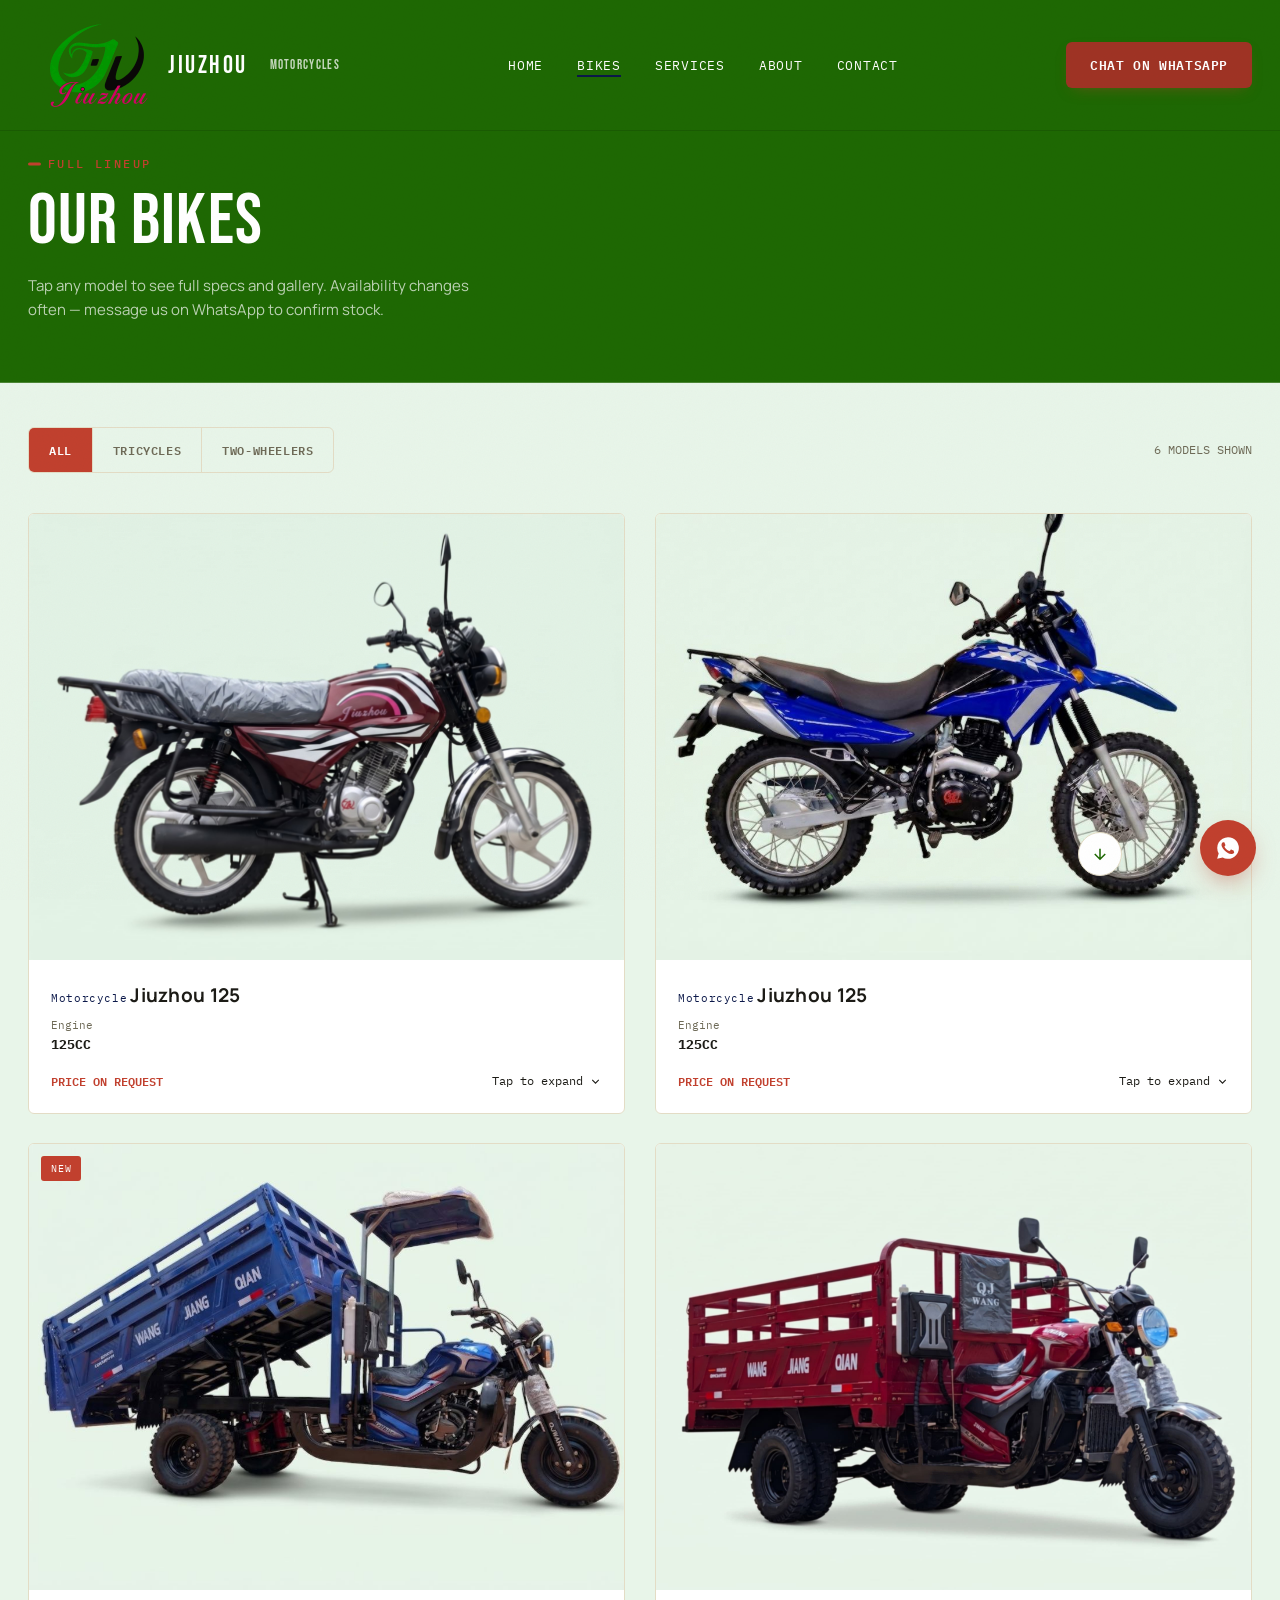
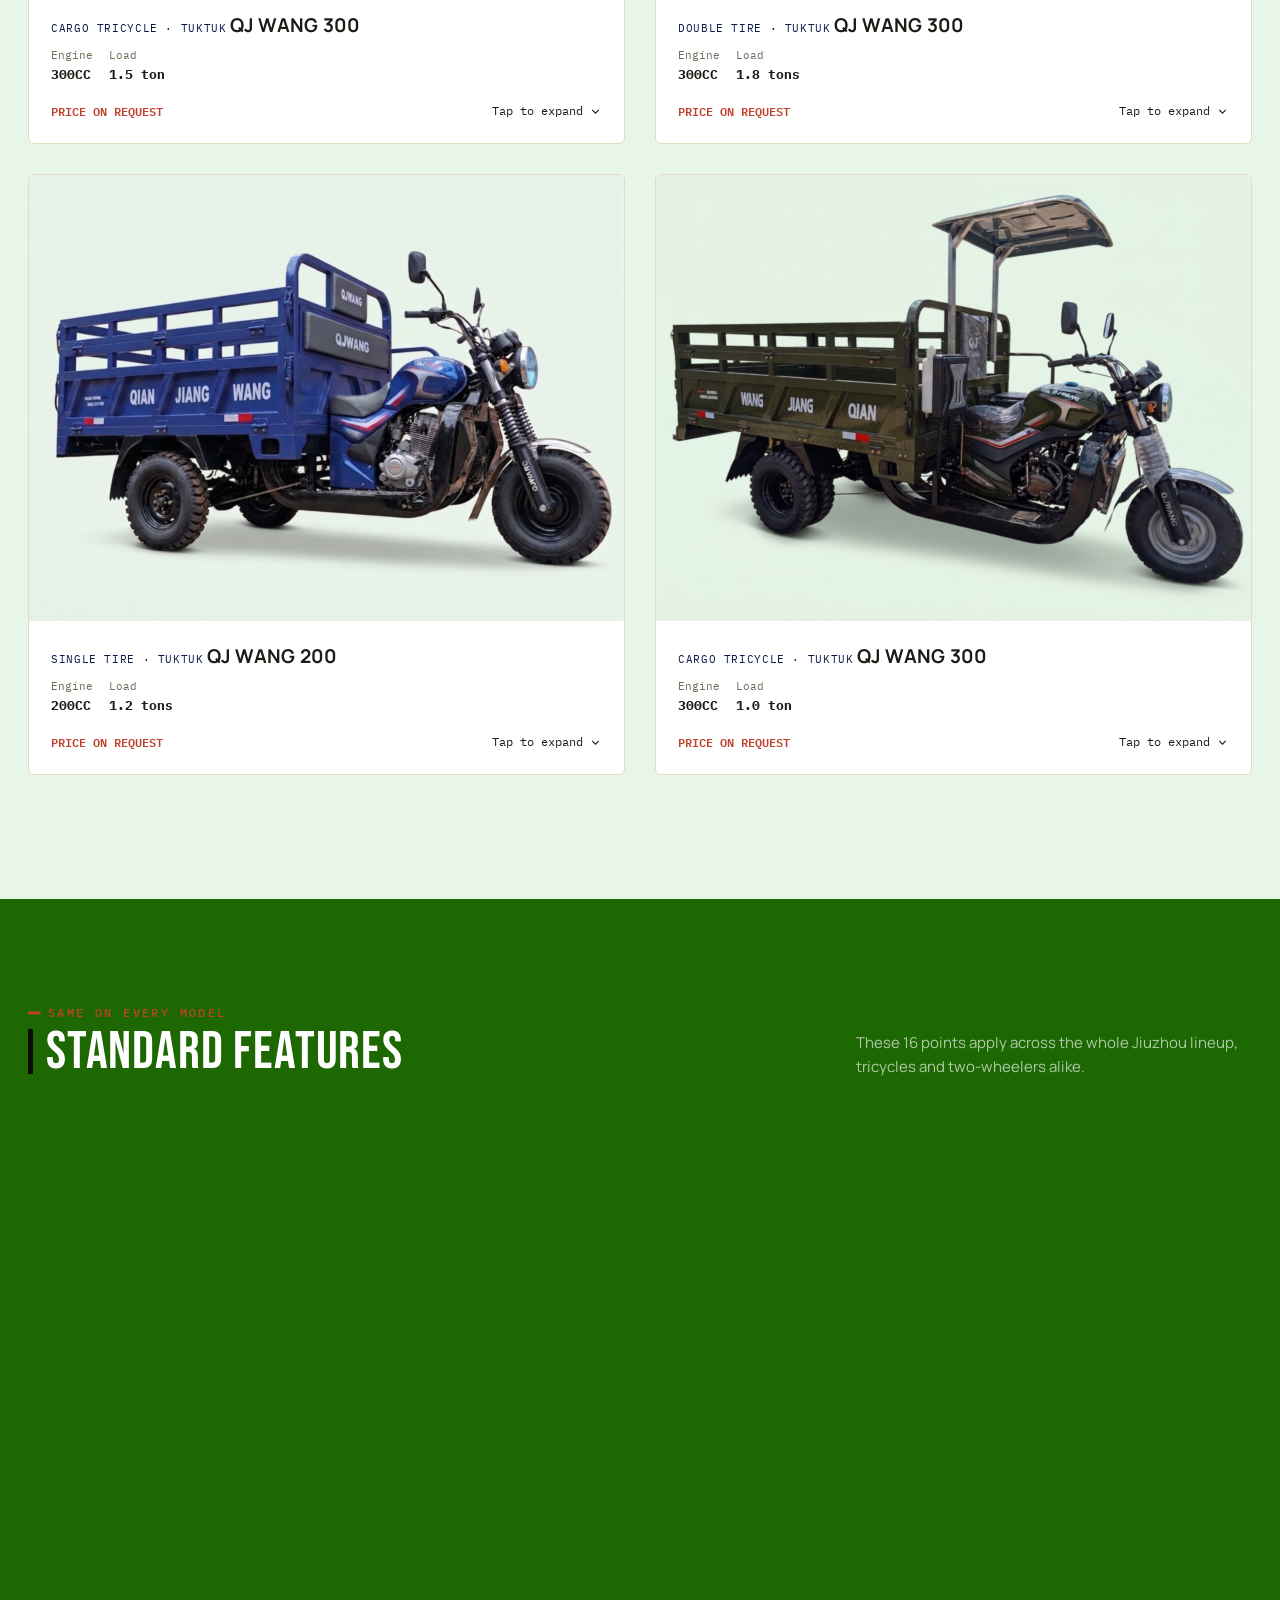
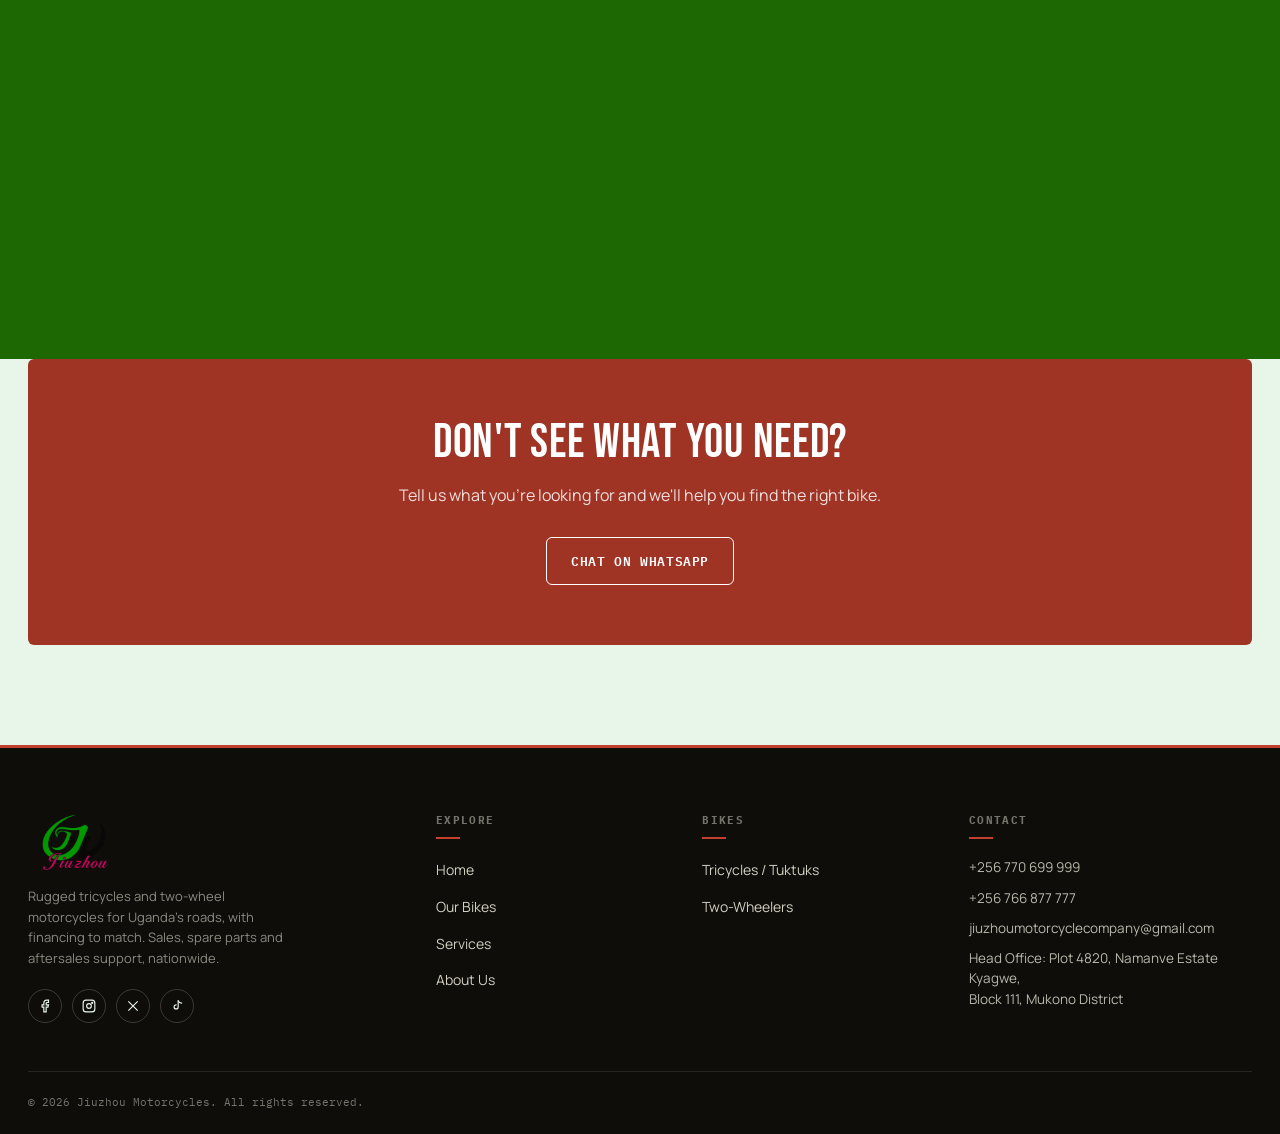
==== products.html @ 8876b72f "added teh self tipper that was clear" ====
<!DOCTYPE html>
<!--
  ============================================================
  JIUZHOU MOTORCYCLES — BIKES PAGE
  ============================================================
  TRICYCLE specs below are REAL, provided by the client.
  TWO-WHEELER models (JZ Rider 125, JZ Trail 150, JZ Sport 200)
  are STILL PLACEHOLDER — no real motorcycle specs given yet.
  Images point to a local /images folder — see README for the
  full file checklist to create.
  ============================================================
-->
<html lang="en">
<head>
<meta charset="UTF-8">
<meta name="viewport" content="width=device-width, initial-scale=1.0">
<meta name="color-scheme" content="light only">
<title>Our Bikes — Jiuzhou Motorcycles</title>
<meta name="description" content="Browse Jiuzhou Motorcycles' full range of cargo tricycles, passenger tuktuks and two-wheel motorcycles.">
<link rel="preconnect" href="https://fonts.googleapis.com">
<link rel="preconnect" href="https://fonts.gstatic.com" crossorigin>
<link href="https://fonts.googleapis.com/css2?family=Bebas+Neue&family=Caveat:wght@600&family=Manrope:wght@400;500;600;700;800&family=IBM+Plex+Mono:wght@500;600&display=swap" rel="stylesheet">
<link rel="stylesheet" href="css/style.css">
</head>
<body>
<div class="scroll-progress" id="scrollProgress"></div>

<header>
  <div class="wrap nav-inner">
    <a href="index.html" class="logo">
      <img src="images/logo.png" alt="Jiuzhou Motorcycles" class="logo-img">
      <span class="logo-word logo-word-main">JIUZHOU</span><br>
      <span class="logo-word logo-word-sub">MOTORCYCLES</span>    </a>
    <button class="menu-toggle" id="menuToggle" aria-label="Toggle menu">&#9776;</button>
    <nav class="main-nav" id="mainNav">
      <ul>
        <li><a href="index.html">Home</a></li>
        <li><a href="products.html" class="current">Bikes</a></li>
        <li><a href="index.html#services">Services</a></li>
        <li><a href="index.html#about">About</a></li>
        <li><a href="index.html#contact">Contact</a></li>
      </ul>
    </nav>
    <div class="nav-actions">
      <a class="btn btn-red" href="https://wa.me/256740488173" target="_blank" rel="noopener">Chat on WhatsApp</a>
    </div>
  </div>
</header>

<section class="page-header brand-section">
  <div class="wrap">
    <span class="eyebrow reveal">FULL LINEUP</span>
    <h1 class="reveal" style="margin-top:10px;">Our Bikes</h1>
    <p class="reveal">Tap any model to see full specs and gallery. Availability changes often — message us on WhatsApp to confirm stock.</p>
  </div>
</section>

<section class="section " style="padding-top:0;">
    <div class="wrap">
    <div class="filter-bar reveal">
      <div class="toggle-group" role="tablist" aria-label="Filter bikes">
        <button class="active" data-filter="all">All</button>
        <button data-filter="tricycle">Tricycles</button>
        <button data-filter="motorcycle">Two-Wheelers</button>
      </div>
      <span class="result-count mono" id="resultCount">10 MODELS SHOWN</span>
    </div>

    <div class="catalog-grid" id="catalogGrid">

      <!-- ===== juizhou 125 ===== -->
        <div class="catalog-card reveal" data-id="jiuzhou-125" data-type="motorcycle">        <div class="bike-media">
          
          <img src="images/bikes/125_red.jpg" alt="QJ WANG 125  — photo">
        </div>
        <div class="bike-body">
          <span class="cat mono">Motorcycle</span>
          <h3>Jiuzhou 125</h3>
          <div class="bike-specs-mini">
            <div>Engine<strong>125CC</strong></div>
          </div>
          <div class="bike-body-footer">
            <span class="price-tag">Price on request</span>
            <span class="view-link">Tap to expand <svg viewBox="0 0 24 24" fill="none" stroke="currentColor" stroke-width="2"><path d="M6 9l6 6 6-6"/></svg></span>
          </div>
        </div>
      </div>
      <div class="dossier-row" id="dossier-jiuzhou-125" data-for="jiuzhou-125">
        <div class="dossier">
          <button class="dossier-close" aria-label="Close">&#10005;</button>
          <div class="dossier-top">
            <div class="dossier-gallery">
              <div class="dossier-gallery-main">
                <img src="images/bikes/125_red.jpg" alt="JZ Cargo 150 (Oil-Cooled) — main photo">
              </div>
              <div class="dossier-thumbs">
                <button class="active"><img src="images/bikes/125_red.jpg" alt="JZ Cargo 150 (Oil-Cooled) photo 1"></button>
                <button><img src="images/bikes/125.jpg" alt="JZ Cargo 150 (Oil-Cooled) photo 2"></button>
              </div>
            </div>
            <div class="dossier-info">
              <span class="cat mono">MOTOCYCLE</span>
              <h3>Jiuzhou 125</h3>
              <div class="dossier-tabs">
                <!-- <button class="active" data-tab="overview">Overview</button> -->
                <button class="active" data-tab="specs">Specs</button>
              </div>
              <!-- <div class="dossier-pane active" data-pane="overview">
                <p class="desc">Same as the air-cooled version but includes an oil-cooling system for better heat control.</p>
              </div> -->
              <div class="dossier-pane active" data-pane="specs">
                <table class="spec-table">
                  <tr><td colspan="2" style="padding-top:0; color:var(--green); font-weight:700; letter-spacing:0.06em;">MAIN TECHNICAL PARAMETERS</td></tr>
                  <tr><td>Engine</td><td>125CC</td></tr>
                  <tr><td>Cooling System</td><td>Oil-cooled</td></tr>
                  <tr><td>Body Size (W &times; L, m)</td><td>1.2 × 1.8</td></tr>
                  <tr><td>Tyre Specification</td><td>5.00-12</td></tr>
                  <tr><td>Carrying Capacity (incl. rider)</td><td>1.0 ton</td></tr>
                  <tr><td>Key Technical Upgrades</td><td>Oil-cooled version enhanced heat control </br> improved performance </br> increased durability. </td></tr>
                </table>
              </div>

              <div class="interest-panel">
                <span class="eyebrow">JIUZHOU MOTORCYCLES</span>
                <h4>Interested in the Jiuzhou 125?</h4>
                <p>Chat with our team for current pricing, financing options and availability.</p>
                <div class="dossier-footer" style="margin-top:0;">
                  <a href="https://wa.me/256740488173" target="_blank" rel="noopener" class="btn btn-red">Enquire on WhatsApp</a>
                  <a href="tel:+256770699999" class="btn btn-outline">Call Us</a>
                </div>
              </div>
            </div>
          </div>
        </div>
      </div>

      <!-- ===== juizhou xr offroad ===== -->
        <div class="catalog-card reveal" data-id="jiuzhou-xr-offroad" data-type="motorcycle">        <div class="bike-media">
          
          <img src="images/bikes/xr_offroad_side.jpg" alt="QJ WANG 125  — photo">
        </div>
        <div class="bike-body">
          <span class="cat mono">Motorcycle</span>
          <h3>Jiuzhou 125</h3>
          <div class="bike-specs-mini">
            <div>Engine<strong>125CC</strong></div>
          </div>
          <div class="bike-body-footer">
            <span class="price-tag">Price on request</span>
            <span class="view-link">Tap to expand <svg viewBox="0 0 24 24" fill="none" stroke="currentColor" stroke-width="2"><path d="M6 9l6 6 6-6"/></svg></span>
          </div>
        </div>
      </div>
      <div class="dossier-row" id="dossier-jiuzhou-xr-offroad" data-for="jiuzhou-xr-offroad">
        <div class="dossier">
          <button class="dossier-close" aria-label="Close">&#10005;</button>
          <div class="dossier-top">
            <div class="dossier-gallery">
              <div class="dossier-gallery-main">
                <img src="images/bikes/xr_offroad_side.jpg" alt="JZ Cargo 150 (Oil-Cooled) — main photo">
              </div>
              <div class="dossier-thumbs">
                <button class="active"><img src="images/bikes/xr_offroad_side.jpg" alt="JZ Cargo 150 (Oil-Cooled) photo 1"></button>
                <button><img src="images/bikes/xr_offroad_side_red.jpg" alt="JZ Cargo 150 (Oil-Cooled) photo 2"></button>

              </div>
            </div>
            <div class="dossier-info">
              <span class="cat mono">MOTOCYCLE</span>
              <h3>Jiuzhou 125</h3>
              <div class="dossier-tabs">
                <!-- <button class="active" data-tab="overview">Overview</button> -->
                <button class="active" data-tab="specs">Specs</button>
              </div>
              <!-- <div class="dossier-pane active" data-pane="overview">
                <p class="desc">Same as the air-cooled version but includes an oil-cooling system for better heat control.</p>
              </div> -->
              <div class="dossier-pane active" data-pane="specs">
                <table class="spec-table">
                  <tr><td colspan="2" style="padding-top:0; color:var(--green); font-weight:700; letter-spacing:0.06em;">MAIN TECHNICAL PARAMETERS</td></tr>
                  <tr><td>Engine</td><td>125CC</td></tr>
                  <tr><td>Cooling System</td><td>Oil-cooled</td></tr>
                  <tr><td>Body Size (W &times; L, m)</td><td>1.2 × 1.8</td></tr>
                  <tr><td>Tyre Specification</td><td>5.00-12</td></tr>
                  <tr><td>Carrying Capacity (incl. rider)</td><td>1.0 ton</td></tr>
                  <tr><td>Key Technical Upgrades</td><td>Oil-cooled version enhanced heat control </br> improved performance </br> increased durability. </td></tr>
                </table>
              </div>

              <div class="interest-panel">
                <span class="eyebrow">JIUZHOU MOTORCYCLES</span>
                <h4>Interested in the Jiuzhou 125?</h4>
                <p>Chat with our team for current pricing, financing options and availability.</p>
                <div class="dossier-footer" style="margin-top:0;">
                  <a href="https://wa.me/256740488173" target="_blank" rel="noopener" class="btn btn-red">Enquire on WhatsApp</a>
                  <a href="tel:+256770699999" class="btn btn-outline">Call Us</a>
                </div>
              </div>
            </div>
          </div>
        </div>
      </div>

      <!-- ===== QJ WANG 300 self-tipping  ===== -->
      <!-- ===== QJ WANG 300 self-tipping  ===== -->
    <div class="catalog-card reveal" data-id="cargo-300-selftipping" data-type="tricycle">
      <div class="bike-media">
        <span class="bike-badge">New</span>
        <img src="images/bikes/tipper_side.jpg" alt="QJ WANG 300 — photo">
      </div>
      <div class="bike-body">
        <span class="cat mono">CARGO TRICYCLE &middot; TUKTUK</span>
        <h3>QJ WANG 300</h3>
        <div class="bike-specs-mini">
          <div>Engine<strong>300CC</strong></div>
          <div>Load<strong>1.5 ton</strong></div>
        </div>
        <div class="bike-body-footer">
          <span class="price-tag">Price on request</span>
          <span class="view-link">Tap to expand <svg viewBox="0 0 24 24" fill="none" stroke="currentColor" stroke-width="2"><path d="M6 9l6 6 6-6"/></svg></span>
        </div>
      </div>
    </div>
    <div class="dossier-row" id="dossier-cargo-300-selftipping" data-for="cargo-300-selftipping">
        <div class="dossier">
          <button class="dossier-close" aria-label="Close">&#10005;</button>
          <div class="dossier-top">
            <div class="dossier-gallery">
              <div class="dossier-gallery-main">
                <img src="images/bikes/300_blue_tipper_front.jpg" alt="JZ Cargo 150 (Oil-Cooled) — main photo">
              </div>
              <div class="dossier-thumbs">
                <button class="active"><img src="images/bikes/300_blue_tipper_front.jpg" alt="JZ Cargo 150 (Oil-Cooled) photo 1"></button>
                <button><img src="images/bikes/tipper_side.jpg" alt="JZ Cargo 150 (Oil-Cooled) photo 2"></button>
                <button><img src="images/bikes/300_blue_tipper_side_right.jpg" alt="JZ Cargo 150 (Oil-Cooled) photo 3"></button>
              </div>
            </div>
            <div class="dossier-info">
              <span class="cat mono">DOUBLE TIRE &middot; TUKTUK</span>
              <h3>QJ WANG 300 Self-Tipping</h3>
              <div class="dossier-tabs">
                <!-- <button class="active" data-tab="overview">Overview</button> -->
                <button class="active" data-tab="specs">Specs</button>
              </div>
              <!-- <div class="dossier-pane active" data-pane="overview">
                <p class="desc">Same as the air-cooled version but includes an oil-cooling system for better heat control.</p>
              </div> -->
              <div class="dossier-pane active" data-pane="specs">
                <table class="spec-table">
                  <tr><td colspan="2" style="padding-top:0; color:var(--green); font-weight:700; letter-spacing:0.06em;">MAIN TECHNICAL PARAMETERS</td></tr>
                  <tr><td>Engine</td><td>300CC </td></tr>
                  <tr><td>Loading</td><td>self tipping </td></tr>
                  <tr><td>Cooling System</td><td>Radiator water-cooled</td></tr>
                  <tr><td>Body Size (W &times; L, m)</td><td>1.2 × 1.8</td></tr>
                  <tr><td>Tyre Specification</td><td>5.00-12</td></tr>
                  <tr><td>Carrying Capacity (incl. rider)</td><td>1.5 ton</td></tr>
                  <tr><td>Key Technical Upgrades</td><td>Radiator water-cooled version enhanced heat control </br> improved performance </br> increased durability. </td></tr>
                </table>
              </div>

              <div class="interest-panel">
                <span class="eyebrow">JIUZHOU MOTORCYCLES</span>
                <h4>Interested in the QJ WANG 300?</h4>
                <p>Chat with our team for current pricing, financing options and availability.</p>
                <div class="dossier-footer" style="margin-top:0;">
                  <a href="https://wa.me/256740488173" target="_blank" rel="noopener" class="btn btn-red">Enquire on WhatsApp</a>
                  <a href="tel:+256770699999" class="btn btn-outline">Call Us</a>
                </div>
              </div>
            </div>
          </div>
        </div>
      </div>

      <!-- ===== QJ WANG 300 (Radiator Water-Cooled) ===== -->
      <div class="catalog-card reveal" data-id="cargo-300-water" data-type="tricycle">
        <div class="bike-media">
      
          <img src="images/bikes/300_red_side.jpg" alt="QJ WANG 300 (Radiator Water-Cooled) — photo">
        </div>
        <div class="bike-body">
          <span class="cat mono">DOUBLE TIRE &middot; TUKTUK</span>
          <h3>QJ WANG 300 </h3>
          <div class="bike-specs-mini">
            <div>Engine<strong>300CC</strong></div>
            <div>Load<strong>1.8 tons</strong></div>
          </div>
          <div class="bike-body-footer">
            <span class="price-tag">Price on request</span>
            <span class="view-link">Tap to expand <svg viewBox="0 0 24 24" fill="none" stroke="currentColor" stroke-width="2"><path d="M6 9l6 6 6-6"/></svg></span>
          </div>
        </div>
      </div>
      <div class="dossier-row" id="dossier-cargo-300-water" data-for="cargo-300-water">
        <div class="dossier">
          <button class="dossier-close" aria-label="Close">&#10005;</button>
          <div class="dossier-top">
            <div class="dossier-gallery">
              <div class="dossier-gallery-main">
                <img src="images/bikes/300_red_side.jpg" alt="QJ WANG 300 (Radiator Water-Cooled) — main photo">
              </div>
              <div class="dossier-thumbs">
                <button class="active"><img src="images/bikes/300_red_side.jpg" alt="QJ WANG 300 (Radiator Water-Cooled) photo 1"></button>
                <button><img src="images/bikes/300_red_back.jpg" alt="QJ WANG 300 (Radiator Water-Cooled) photo 2"></button>
                <!-- <button><img src="images/bikes/300_green_side.jpg" alt="QJ WANG 300 (Radiator Water-Cooled) photo 3"></button> -->
              </div>
            </div>
            <div class="dossier-info">
              <span class="cat mono">CARGO TRICYCLE &middot; TUKTUK</span>
              <h3>QJ WANG 300</h3>
              <div class="dossier-tabs">
                <!-- <button class="active" data-tab="overview">Overview</button> -->
                <button class="active" data-tab="specs">Specs</button>
              </div>
              <!-- <div class="dossier-pane active" data-pane="overview">
                <p class="desc">Radiator system for cooler performance under load; larger rear tyres for balance.</p>
              </div> -->
              <div class="dossier-pane active" data-pane="specs">
                <table class="spec-table">
                  <tr><td colspan="2" style="padding-top:0; color:var(--green); font-weight:700; letter-spacing:0.06em;">MAIN TECHNICAL PARAMETERS</td></tr>
                  <tr><td>Engine</td><td>300CC</td></tr>
                  <tr><td>Cooling System</td><td>Radiator water-cooled</td></tr>
                  <tr><td>Body Size (W &times; L, m)</td><td>1.3 × 2.0</td></tr>
                  <tr><td>Tyre Specification</td><td>Front 5.00-12 / Rear 5.50-13</td></tr>
                  <tr><td>Carrying Capacity (incl. rider)</td><td>1.3 tons</td></tr>
                  <tr><td>Key Technical Upgrades</td><td>Radiator system for cooler performance under load </br> larger rear tyres for balance </br> improved torque </br> load stability. </td></tr>
                </table>
              </div>

              <div class="interest-panel">
                <span class="eyebrow">JIUZHOU MOTORCYCLES</span>
                <h4>Interested in the QJ WANG 300?</h4>
                <p>Chat with our team for current pricing, financing options and availability.</p>
                <div class="dossier-footer" style="margin-top:0;">
                  <a href="https://wa.me/256740488173" target="_blank" rel="noopener" class="btn btn-red">Enquire on WhatsApp</a>
                  <a href="tel:+25677069999" class="btn btn-outline">Call Us</a>
                </div>
              </div>
            </div>
          </div>
        </div>
      </div>

      <!-- ===== QJ WANG 200 (Air-Cooled) ===== -->
      <div class="catalog-card reveal" data-id="cargo-200-air" data-type="tricycle">
        <div class="bike-media">
          
          <img src="images/bikes/200_blue_side.jpg" alt="QJ WANG 200 — photo">
        </div>
        <div class="bike-body">
          <span class="cat mono">SINGLE TIRE &middot; TUKTUK</span>
          <h3>QJ WANG 200</h3>
          <div class="bike-specs-mini">
            <div>Engine<strong>200CC</strong></div>
            <div>Load<strong>1.2 tons</strong></div>
          </div>
          <div class="bike-body-footer">
            <span class="price-tag">Price on request</span>
            <span class="view-link">Tap to expand <svg viewBox="0 0 24 24" fill="none" stroke="currentColor" stroke-width="2"><path d="M6 9l6 6 6-6"/></svg></span>
          </div>
        </div>
      </div>
      <div class="dossier-row" id="dossier-cargo-200-air" data-for="cargo-200-air">
        <div class="dossier">
          <button class="dossier-close" aria-label="Close">&#10005;</button>
          <div class="dossier-top">
            <div class="dossier-gallery">
              <div class="dossier-gallery-main">
                <img src="images/bikes/200_blue_side.jpg" alt="QJ WANG 200 (Air-Cooled) — main photo">
              </div>
              <div class="dossier-thumbs">
                <button class="active"><img src="images/bikes/200_green_front.jpg" alt="QJ WANG 200 (Air-Cooled) photo 1"></button>
                <button><img src="images/bikes/200_red_side.jpg" alt="QJ WANG 200 (Air-Cooled) photo 2"></button>
                <button><img src="images/bikes/200_blue_side.jpg" alt="QJ WANG 200 (Air-Cooled) photo 3"></button>
              </div>
            </div>
            <div class="dossier-info">
              <span class="cat mono">CARGO TRICYCLE &middot; TUKTUK</span>
              <h3>QJ WANG 200</h3>
              <div class="dossier-tabs">
                <!-- <button class="active" data-tab="overview">Overview</button> -->
                <button class="active" data-tab="specs">Specs</button>
              </div>
              <!-- <div class="dossier-pane active" data-pane="overview">
                <p class="desc">Extended body frame and stronger rear axle; improved torque and load stability.</p>
              </div> -->
              <div class="dossier-pane active" data-pane="specs">
                <table class="spec-table">
                  <tr><td colspan="2" style="padding-top:0; color:var(--green); font-weight:700; letter-spacing:0.06em;">MAIN TECHNICAL PARAMETERS</td></tr>
                  <tr><td>Engine</td><td>200CC</td></tr>
                  <tr><td>Cooling System</td><td>Air-cooled</td></tr>
                  <tr><td>Body Size (W &times; L, m)</td><td>1.3 × 2.0</td></tr>
                  <tr><td>Tyre Specification</td><td>5.00-12</td></tr>
                  <tr><td>Carrying Capacity (incl. rider)</td><td>1.2 tons</td></tr>
                  <tr><td>Key Technical Upgrades</td><td>Extended body frame </br> stronger rear axle </br> improved torque </br> load stability. </td></tr>
                </table>
              </div>

              <div class="interest-panel">
                <span class="eyebrow">JIUZHOU MOTORCYCLES</span>
                <h4>Interested in the JZ Cargo 200?</h4>
                <p>Chat with our team for current pricing, financing options and availability.</p>
                <div class="dossier-footer" style="margin-top:0;">
                  <a href="https://wa.me/256740488173" target="_blank" rel="noopener" class="btn btn-red">Enquire on WhatsApp</a>
                  <a href="tel:+256770699999" class="btn btn-outline">Call Us</a>
                </div>
              </div>
            </div>
          </div>
        </div>
      </div>
<!-- ===== QJ WANG 300 (radiator) ===== -->
      <div class="catalog-card reveal" data-id="cargo-150-oil" data-type="tricycle">
        <div class="bike-media">
          
          <img src="images/bikes/300_green_side.jpg" alt="QJ WANG 300 — photo">
        </div>
        <div class="bike-body">
          <span class="cat mono">CARGO TRICYCLE &middot; TUKTUK</span>
          <h3>QJ WANG 300</h3>
          <div class="bike-specs-mini">
            <div>Engine<strong>300CC</strong></div>
            <div>Load<strong>1.0 ton</strong></div>
          </div>
          <div class="bike-body-footer">
            <span class="price-tag">Price on request</span>
            <span class="view-link">Tap to expand <svg viewBox="0 0 24 24" fill="none" stroke="currentColor" stroke-width="2"><path d="M6 9l6 6 6-6"/></svg></span>
          </div>
        </div>
      </div>
      <div class="dossier-row" id="dossier-cargo-150-oil" data-for="cargo-150-oil">
        <div class="dossier">
          <button class="dossier-close" aria-label="Close">&#10005;</button>
          <div class="dossier-top">
            <div class="dossier-gallery">
              <div class="dossier-gallery-main">
                <img src="images/bikes/300_green_front_left.jpg" alt="JZ Cargo 150 (Oil-Cooled) — main photo">
              </div>
              <div class="dossier-thumbs">
                <button class="active"><img src="images/bikes/300_green_front.jpg" alt="JZ Cargo 150 (Oil-Cooled) photo 1"></button>
                <button><img src="images/bikes/300_greeen_back.jpg" alt="JZ Cargo 150 (Oil-Cooled) photo 2"></button>
                <button><img src="images/bikes/300_green_side.jpg" alt="JZ Cargo 150 (Oil-Cooled) photo 3"></button>
              </div>
            </div>
            <div class="dossier-info">
              <span class="cat mono">DOUBLE TIRE &middot; TUKTUK</span>
              <h3>QJ WANG 300</h3>
              <div class="dossier-tabs">
                <!-- <button class="active" data-tab="overview">Overview</button> -->
                <button class="active" data-tab="specs">Specs</button>
              </div>
              <!-- <div class="dossier-pane active" data-pane="overview">
                <p class="desc">Same as the air-cooled version but includes an oil-cooling system for better heat control.</p>
              </div> -->
              <div class="dossier-pane active" data-pane="specs">
                <table class="spec-table">
                  <tr><td colspan="2" style="padding-top:0; color:var(--green); font-weight:700; letter-spacing:0.06em;">MAIN TECHNICAL PARAMETERS</td></tr>
                  <tr><td>Engine</td><td>300CC</td></tr>
                  <tr><td>Cooling System</td><td>Radiator water-cooled</td></tr>
                  <tr><td>Body Size (W &times; L, m)</td><td>1.2 × 1.8</td></tr>
                  <tr><td>Tyre Specification</td><td>5.00-12</td></tr>
                  <tr><td>Carrying Capacity (incl. rider)</td><td>1.0 ton</td></tr>
                  <tr><td>Key Technical Upgrades</td><td>Radiator water-cooled version enhanced heat control </br> improved performance </br> increased durability. </td></tr>
                </table>
              </div>

              <div class="interest-panel">
                <span class="eyebrow">JIUZHOU MOTORCYCLES</span>
                <h4>Interested in the QJ WANG 300?</h4>
                <p>Chat with our team for current pricing, financing options and availability.</p>
                <div class="dossier-footer" style="margin-top:0;">
                  <a href="https://wa.me/256740488173" target="_blank" rel="noopener" class="btn btn-red">Enquire on WhatsApp</a>
                  <a href="tel:+256770699999" class="btn btn-outline">Call Us</a>
                </div>
              </div>
            </div>
          </div>
        </div>
      </div>

      

      <!-- ===== QJ WANG 200 (Single Tire) ===== -->
      <!-- <div class="catalog-card reveal" data-id="cargo-200-single" data-type="tricycle">
        <div class="bike-media">
          
          <img src="images/bike1.png" alt="QJ WANG 200 (Single Tire) — photo">
        </div>
        <div class="bike-body">
          <span class="cat mono">CARGO TRICYCLE &middot; TUKTUK</span>
          <h3>QJ WANG 200 (Single Tire)</h3>
          <div class="bike-specs-mini">
            <div>Engine<strong>200CC</strong></div>
            <div>Load<strong>1.6 tons</strong></div>
          </div>
          <div class="bike-body-footer">
            <span class="price-tag">Price on request</span>
            <span class="view-link">Tap to expand <svg viewBox="0 0 24 24" fill="none" stroke="currentColor" stroke-width="2"><path d="M6 9l6 6 6-6"/></svg></span>
          </div>
        </div>
      </div>
      <div class="dossier-row" id="dossier-cargo-200-single" data-for="cargo-200-single">
        <div class="dossier">
          <button class="dossier-close" aria-label="Close">&#10005;</button>
          <div class="dossier-top">
            <div class="dossier-gallery">
              <div class="dossier-gallery-main">
                <img src="images/4.png" alt="QJ WANG 200 (Single Tire) — main photo">
              </div>
              <div class="dossier-thumbs">
                <button class="active"><img src="images/greenback.png" alt="QJ WANG 200 (Single Tire) photo 1"></button>
                <button><img src="images/5.png" alt="QJ WANG 200 (Single Tire) photo 2"></button>
                <button><img src="images/bike1.png" alt="QJ WANG 200 (Single Tire) photo 3"></button>
              </div>
            </div>
            <div class="dossier-info">
              <span class="cat mono">CARGO TRICYCLE &middot; TUKTUK</span>
              <h3>QJ WANG 200 (Single Tire)</h3>
              <div class="dossier-tabs">
                 <button class="active" data-tab="overview">Overview</button> 
                <button class="active" data-tab="specs">Specs</button>
              </div>
               <div class="dossier-pane active" data-pane="overview">
                <p class="desc">Equipped with a radiator system; single-rear-tyre version with stabilizers; front has single-double shocks for smoother handling.</p>
              </div> 
              <div class="dossier-pane active" data-pane="specs">
                <table class="spec-table">
                  <tr><td colspan="2" style="padding-top:0; color:var(--green); font-weight:700; letter-spacing:0.06em;">MAIN TECHNICAL PARAMETERS</td></tr>
                  <tr><td>Engine</td><td>200CC</td></tr>
                  <tr><td>Cooling System</td><td>Radiator water-cooled</td></tr>
                  <tr><td>Body Size (W &times; L, m)</td><td>1.3 × 2.0</td></tr>
                  <tr><td>Tyre Specification</td><td>5.00-12</td></tr>
                  <tr><td>Carrying Capacity (incl. rider)</td><td>1.6 tons</td></tr>
                  <tr><td>Key Technical Upgrades</td><td>Radiator system for cooler performance under load </br> single-rear-tyre version with stabilizers </br> front has single-double shocks for smoother handling </br> improved torque </br> load stability. </td></tr>
                </table>
              </div>

              <div class="interest-panel">
                <span class="eyebrow">JIUZHOU MOTORCYCLES</span>
                <h4>Interested in the QJ WANG 200 Single?</h4>
                <p>Chat with our team for current pricing, financing options and availability.</p>
                <div class="dossier-footer" style="margin-top:0;">
                  <a href="https://wa.me/256740488173" target="_blank" rel="noopener" class="btn btn-red">Enquire on WhatsApp</a>
                  <a href="tel:+256770699999" class="btn btn-outline">Call Us</a>
                </div>
              </div>
            </div>
          </div>
        </div>
      </div>  -->

      <!-- ===== QJ WANG 300 (Double Tire) ===== -->
      <!-- <div class="catalog-card reveal" data-id="cargo-300-double" data-type="tricycle">
        <div class="bike-media">
          <span class="bike-badge">Popular</span>
          <img src="images/4.png" alt="QJ WANG 300 (Double Tire) — photo">
        </div>
        <div class="bike-body">
          <span class="cat mono">CARGO TRICYCLE &middot; TUKTUK</span>
          <h3>QJ WANG 300 (Double Tire)</h3>
          <div class="bike-specs-mini">
            <div>Engine<strong>300CC</strong></div>
            <div>Load<strong>1.8 tons</strong></div>
          </div>
          <div class="bike-body-footer">
            <span class="price-tag">Price on request</span>
            <span class="view-link">Tap to expand <svg viewBox="0 0 24 24" fill="none" stroke="currentColor" stroke-width="2"><path d="M6 9l6 6 6-6"/></svg></span>
          </div>
        </div>
      </div>
      <div class="dossier-row" id="dossier-cargo-300-double" data-for="cargo-300-double">
        <div class="dossier">
          <button class="dossier-close" aria-label="Close">&#10005;</button>
          <div class="dossier-top">
            <div class="dossier-gallery">
              <div class="dossier-gallery-main">
                <img src="images/4.png" alt="QJ WANG 300 (Double Tire) — main photo">
              </div>
              <div class="dossier-thumbs">
                <button class="active"><img src="images/4.png" alt="QJ WANG 300 (Double Tire) photo 1"></button>
                <button><img src="images/5.png" alt="QJ WANG 300 (Double Tire) photo 2"></button>
                <button><img src="images/4.png" alt="QJ WANG 300 (Double Tire) photo 3"></button>
              </div>
            </div>
            <div class="dossier-info">
              <span class="cat mono">CARGO TRICYCLE &middot; TUKTUK</span>
              <h3>QJ WANG 300 (Double Tire)</h3>
              <div class="dossier-tabs">
                 <button class="active" data-tab="overview">Overview</button> 
                <button class="active" data-tab="specs">Specs</button>
              </div>
               <div class="dossier-pane active" data-pane="overview">
                <p class="desc">Dual-rear-tyre system with reinforced double shocks both front and rear for extra load control and stability.</p>
              </div> 
              <div class="dossier-pane active" data-pane="specs">
                <table class="spec-table">
                  <tr><td colspan="2" style="padding-top:0; color:var(--green); font-weight:700; letter-spacing:0.06em;">MAIN TECHNICAL PARAMETERS</td></tr>
                  <tr><td>Engine</td><td>300CC</td></tr>
                  <tr><td>Cooling System</td><td>Water-cooled</td></tr>
                  <tr><td>Body Size (W &times; L, m)</td><td>1.35 × 2.0</td></tr>
                  <tr><td>Tyre Specification</td><td>5.00-12</td></tr>
                  <tr><td>Carrying Capacity (incl. rider)</td><td>1.8 tons</td></tr>
                  <tr><td>Key Technical Upgrades</td><td>Dual-rear-tyre system </br> reinforced double shocks both front and rear </br> extra load control </br> improved stability. </td></tr>
                </table>
              </div>

              <div class="interest-panel">
                <span class="eyebrow">JIUZHOU MOTORCYCLES</span>
                <h4>Interested in the QJ WANG 300 Double?</h4>
                <p>Chat with our team for current pricing, financing options and availability.</p>
                <div class="dossier-footer" style="margin-top:0;">
                  <a href="https://wa.me/256740488173" target="_blank" rel="noopener" class="btn btn-red">Enquire on WhatsApp</a>
                  <a href="tel:+256770699999" class="btn btn-outline">Call Us</a>
                </div>
              </div>
            </div>
          </div>
        </div>
      </div>

       ===== QJ WANG 300 (Double Tire, Self-Loading) ===== 
      <div class="catalog-card reveal" data-id="cargo-300-selfload" data-type="tricycle">
        <div class="bike-media">
          <span class="bike-badge">Heavy Duty</span>
          <img src="images/1.png" alt="QJ WANG 300 (Double Tire, Self-Loading) — photo">
        </div>
        <div class="bike-body">
          <span class="cat mono">CARGO TRICYCLE &middot; TUKTUK</span>
          <h3>QJ WANG 300 Self-Load</h3>
          <div class="bike-specs-mini">
            <div>Engine<strong>300CC</strong></div>
            <div>Load<strong>2.5 tons</strong></div>
          </div>
          <div class="bike-body-footer">
            <span class="price-tag">Price on request</span>
            <span class="view-link">Tap to expand <svg viewBox="0 0 24 24" fill="none" stroke="currentColor" stroke-width="2"><path d="M6 9l6 6 6-6"/></svg></span>
          </div>
        </div>
      </div>
      <div class="dossier-row" id="dossier-qj-wang-300-selfload" data-for="cargo-300-selfload">
        <div class="dossier">
          <button class="dossier-close" aria-label="Close">&#10005;</button>
          <div class="dossier-top">
            <div class="dossier-gallery">
              <div class="dossier-gallery-main">
                <img src="images/1.png" alt="QJ WANG 300 (Double Tire, Self-Loading) — main photo">
              </div>
              <div class="dossier-thumbs">
                <button class="active"><img src="images/1.png" alt="QJ WANG 300 (Double Tire, Self-Loading) photo 1"></button>
                <button><img src="images/2.png" alt="QJ WANG 300 (Double Tire, Self-Loading) photo 2"></button>
                <button><img src="images/3.png" alt="QJ WANG 300 (Double Tire, Self-Loading) photo 3"></button>
              </div>
            </div>
            <div class="dossier-info">
              <span class="cat mono">CARGO TRICYCLE &middot; TUKTUK</span>
              <h3>QJ WANG 300 (Double Tire, Self-Loading)</h3>
              <div class="dossier-tabs">
                 <button class="active" data-tab="overview">Overview</button> 
                <button class="active" data-tab="specs">Specs</button>
              </div>
               <div class="dossier-pane active" data-pane="overview">
                <p class="desc">Hydraulic self-loading system with double hydraulic pumps, a 2.0mm-thick cargo body, heavy-duty suspension (bigger shocks than the standard 43), and strong double shocks front and rear.</p>
              </div> 
              <div class="dossier-pane active" data-pane="specs">
                <table class="spec-table">
                  <tr><td colspan="2" style="padding-top:0; color:var(--green); font-weight:700; letter-spacing:0.06em;">MAIN TECHNICAL PARAMETERS</td></tr>
                  <tr><td>Engine</td><td>300CC</td></tr>
                  <tr><td>Cooling System</td><td>Water-cooled</td></tr>
                  <tr><td>Body Size (W &times; L, m)</td><td>1.35 × 2.25</td></tr>
                  <tr><td>Tyre Specification</td><td>5.00-12</td></tr>
                  <tr><td>Carrying Capacity (incl. rider)</td><td>2.5 tons</td></tr>
                  <tr><td>Key Technical Upgrades</td><td>Hydraulic self-loading system </br> double hydraulic pumps </br> 2.0mm-thick cargo body </br> heavy-duty suspension (bigger shocks than the standard 43) </br> strong double shocks front and rear. </td></tr>
                </table>
              </div>

              <div class="interest-panel">
                <span class="eyebrow">JIUZHOU MOTORCYCLES</span>
                <h4>Interested in the QJ WANG 300 Self-Load?</h4>
                <p>Chat with our team for current pricing, financing options and availability.</p>
                <div class="dossier-footer" style="margin-top:0;">
                  <a href="https://wa.me/256740488173" target="_blank" rel="noopener" class="btn btn-red">Enquire on WhatsApp</a>
                  <a href="tel:+256770699999" class="btn btn-outline">Call Us</a>
                </div>
              </div>
            </div>
          </div>
        </div>
      </div>
    < </div>  -->

  </div>
</section>

<section class="section black-section" id="standard">
  <div class="wrap">
    <div class="section-head reveal">
      <div>
        <span class="eyebrow">SAME ON EVERY MODEL</span>
        <h2>Standard features</h2>
      </div>
      <p>These 16 points apply across the whole Jiuzhou lineup, tricycles and two-wheelers alike.</p>
    </div>
    <div class="feature-table reveal">
      <div class="ft-row"><span class="ft-num mono">01</span><div><h5>Brand Name</h5><p>JIUZHOU — a well-known China-based manufacturer, among the first batch of listed motorcycle brands.</p></div></div>
      <div class="ft-row"><span class="ft-num mono">02</span><div><h5>Headlight</h5><p>High-intensity LED headlights for improved visibility riding at night.</p></div></div>
      <div class="ft-row"><span class="ft-num mono">03</span><div><h5>Appearance</h5><p>Clear digital display of speed and mileage; elegant and intuitive interface.</p></div></div>
      <div class="ft-row"><span class="ft-num mono">04</span><div><h5>Damping</h5><p>Double-plated handlebar absorbers (chrome/nickel) with strong spring suspension.</p></div></div>
      <div class="ft-row"><span class="ft-num mono">05</span><div><h5>Tyre</h5><p>TNT large-pattern steel-wire tyres — standard 5.00-12, optional 5.50-13.</p></div></div>
      <div class="ft-row"><span class="ft-num mono">06</span><div><h5>Wheel Rim</h5><p>Automotive-grade integrated stamping and moulding technology.</p></div></div>
      <div class="ft-row"><span class="ft-num mono">07</span><div><h5>Frame</h5><p>Phosphorylation + electrophoresis + baking paint process; double-keel 4-beam chassis for high bearing capacity.</p></div></div>
      <div class="ft-row"><span class="ft-num mono">08</span><div><h5>Back Bridge</h5><p>Power-type rear axle, designed for complex road and load conditions.</p></div></div>
      <div class="ft-row"><span class="ft-num mono">09</span><div><h5>High / Low Speed</h5><p>Smooth hill-climbing at low speed; stable and fast at high road speed.</p></div></div>
      <div class="ft-row"><span class="ft-num mono">10</span><div><h5>Leaf Spring</h5><p>High elasticity plus shock absorption; reduces impact and improves driving comfort.</p></div></div>
      <div class="ft-row"><span class="ft-num mono">11</span><div><h5>Engine</h5><p>High power, low fuel consumption, strong acceleration.</p></div></div>
      <div class="ft-row"><span class="ft-num mono">12</span><div><h5>Carburetor</h5><p>Kunfu — a reliable, high-efficiency domestic brand.</p></div></div>
      <div class="ft-row"><span class="ft-num mono">13</span><div><h5>Packing Box</h5><p>Integrated stamping/moulding; thickened pipes and a durable baking-paint finish.</p></div></div>
      <div class="ft-row"><span class="ft-num mono">14</span><div><h5>Standard Parts</h5><p>All parts standardized and approved under national regulations.</p></div></div>
      <div class="ft-row"><span class="ft-num mono">15</span><div><h5>Fuel Tank</h5><p>16-litre large-capacity fuel tank.</p></div></div>
      <div class="ft-row"><span class="ft-num mono">16</span><div><h5>Cushion Backrest</h5><p>Cold-hair foam with simulated leather for rider comfort.</p></div></div>
    </div>
  </div>
</section>

<section class="section" style="padding-top:0;">
  <div class="wrap">
    <div class="cta-banner reveal">
      <h2>Don't see what you need?</h2>
      <p>Tell us what you're looking for and we'll help you find the right bike.</p>
      <a href="https://wa.me/256740488173" target="_blank" rel="noopener" class="btn btn-outline">Chat on WhatsApp</a>
    </div>
  </div>
</section>

<footer>
  <div class="wrap">
    <div class="footer-grid">
      <div class="footer-brand">
        <img src="images/logo.png" alt="Jiuzhou Motorcycles" class="footer-logo-img">
        <p>Rugged tricycles and two-wheel motorcycles for Uganda's roads, with financing to match. Sales, spare parts and aftersales support, nationwide.</p>
        <div class="footer-social">
          <a href="#" aria-label="Facebook"><svg viewBox="0 0 24 24" fill="none" stroke="currentColor" stroke-width="2"><path d="M18 2h-3a5 5 0 0 0-5 5v3H7v4h3v8h4v-8h3l1-4h-4V7a1 1 0 0 1 1-1h3z"/></svg></a>
          <a href="#" aria-label="Instagram"><svg viewBox="0 0 24 24" fill="none" stroke="currentColor" stroke-width="2"><rect x="2" y="2" width="20" height="20" rx="5"/><circle cx="12" cy="12" r="4"/><circle cx="17.5" cy="6.5" r="1"/></svg></a>
          <a href="#" aria-label="X / Twitter"><svg viewBox="0 0 24 24" fill="none" stroke="currentColor" stroke-width="2"><path d="M4 4l16 16M20 4L4 20"/></svg></a>
          <a href="https://www.tiktok.com/@jiuzhou256" target="_blank" rel="noopener noreferrer" aria-label="TikTok">
              <svg viewBox="0 0 24 24"
                  fill="none"
                  stroke="currentColor"
                  stroke-width="2"
                  stroke-linecap="round"
                  stroke-linejoin="round">
                  <path d="M14 3v10.5a3.5 3.5 0 1 1-3.5-3.5"/>
                  <path d="M14 3c1 2.5 3 4 6 4"/>
              </svg>
          </a>        
        </div>
      </div>
      <div class="footer-col">
        <h4>Explore</h4>
        <ul>
          <li><a href="index.html">Home</a></li>
          <li><a href="products.html">Our Bikes</a></li>
          <li><a href="index.html#services">Services</a></li>
          <li><a href="index.html#about">About Us</a></li>
        </ul>
      </div>
      <div class="footer-col">
        <h4>Bikes</h4>
        <ul>
          <li><a href="products.html">Tricycles / Tuktuks</a></li>
          <li><a href="products.html">Two-Wheelers</a></li>
         
        </ul>
      </div>
      <div class="footer-col">
        <h4>Contact</h4>
        <span class="contact-line">+256 770 699 999</span>
        <span class="contact-line">+256 766 877 777</span>
        <span class="contact-line">jiuzhoumotorcyclecompany@gmail.com</span>
        <span class="contact-line">Head Office: Plot 4820, Namanve Estate Kyagwe,<br>Block 111, Mukono District</span>
      </div>
    </div>
    <div class="footer-bottom">
      <p>&copy; 2026 Jiuzhou Motorcycles. All rights reserved.</p>
    </div>
  </div>
</footer>

<a href="https://wa.me/256740488173" target="_blank" rel="noopener" class="float-whatsapp" aria-label="Chat on WhatsApp">
  <svg viewBox="0 0 24 24" fill="currentColor"><path d="M12 2a10 10 0 0 0-8.6 15L2 22l5.1-1.3A10 10 0 1 0 12 2zm5.8 14.2c-.2.6-1.4 1.2-2 1.3-.5.1-1.1.1-1.8-.1-.4-.1-1-.3-1.7-.6-3-1.3-4.9-4.3-5.1-4.5-.1-.2-1.2-1.6-1.2-3s.7-2.1 1-2.4c.2-.3.5-.3.7-.3h.5c.2 0 .4 0 .6.5.2.5.7 1.8.8 1.9.1.2.1.3 0 .5-.1.2-.1.3-.3.5-.1.2-.3.4-.4.5-.2.2-.3.3-.1.6.2.3.8 1.3 1.7 2.1 1.2 1 2.1 1.4 2.5 1.5.3.1.5.1.6-.1.2-.2.7-.8.9-1.1.2-.3.4-.2.6-.1.2.1 1.5.7 1.8.8.3.1.5.2.5.3.1.3.1.7-.1 1.2z"/></svg>
</a>

<button class="scroll-hint" id="scrollHint" aria-label="Scroll down">
  <svg viewBox="0 0 24 24" fill="none" stroke="currentColor" stroke-width="2"><path d="M12 5v14M5 12l7 7 7-7"/></svg>
</button>

<!-- <div class="lightbox" id="lightbox">
  <button class="lightbox-close" id="lightboxClose" aria-label="Close">&#10005;</button>
  <img id="lightboxImg" src="" alt="">
</div> -->

<script src="js/main.js"></script>
<script src="js/products.js"></script>
</body>
</html>
---- css/style.css ----
/* ============================================================
   JIUZHOU MOTORCYCLES — shared stylesheet
   Design v2: "showroom dossier" — near-black showroom floor,
   deep green record panels, vivid red for action, blue for tags.
   ============================================================ */

:root{
  color-scheme: light only;
  --bg:#E8F5E9;
  --bg-soft:#E8F5E9;
  --panel:#FFFFFF;
  --panel-2:#E8F5E9;
  --line:#E3DCC5;
  --cream:#1C1B16;
  --muted:#6E6A57;
  --red:#C1402E;
  --red-dark:#9F3324;
  --blue:#0B1849;
  --green:#1e6803;
  --green-soft:#E8EFE9;
  --black:#0e0d0a;
  --ink:#1C1B16;
  --radius:6px;
--wrap:1560px;
}

/* ---------- brand section (green) ---------- */
.brand-section{
  background:var(--green);
  color:#fff;
  --bg:var(--green);
  --bg-soft:#063001;
  --panel:#22610b;
  --panel-2:#1B9A54;
  --line:rgba(255,255,255,0.2);
  --cream:#FFFFFF;
  --muted:rgba(255,255,255,0.7);
}
.brand-section h1, .brand-section h2, .brand-section h3,
.brand-section h4, .brand-section h5{color:#fff;}
.brand-section .btn-outline{border-color:#fff; color:#fff;}
.brand-section .btn-outline:hover{background:rgba(255,255,255,0.15);}
.brand-section .hero-note, .brand-section .hero-note svg{color:#fff;}
.brand-section .testi-quote-mark{color:rgba(255,255,255,0.2);}

/* ---------- dark section utility ---------- */
.dark-section{
  background:var(--black);
  color:#fff;
  --bg:#0F0F0F;
  --bg-soft:#1A1A1A;
  --panel:#1A1A1A;
  --panel-2:#202020;
  --line:rgba(255,255,255,0.14);
  --cream:#FFFFFF;
  --muted:rgba(255,255,255,0.62);
}
.dark-section h1, .dark-section h2, .dark-section h3,
.dark-section h4, .dark-section h5{color:#fff;}
.dark-section .btn-outline{border-color:#fff; color:#fff;}
.dark-section .btn-outline:hover{background:rgba(255,255,255,0.12);}
.dark-section .hero-note, .dark-section .hero-note svg{color:#fff;}
.dark-section .testi-quote-mark{color:rgba(255,255,255,0.15);}

*{box-sizing:border-box; margin:0; padding:0;}
html{scroll-behavior:smooth;}
body{
  font-family:'Manrope', sans-serif;
  background:var(--bg);
  color:var(--cream);
  line-height:1.6;
  -webkit-font-smoothing:antialiased;
  overflow-x:hidden;
}
body::before{
  content:""; position:fixed; inset:0; pointer-events:none; z-index:1000; opacity:0.035; mix-blend-mode:multiply;
  background-image:url("data:image/svg+xml,%3Csvg xmlns='http://www.w3.org/2000/svg' width='140' height='140'%3E%3Cfilter id='n'%3E%3CfeTurbulence type='fractalNoise' baseFrequency='0.85' numOctaves='2' stitchTiles='stitch'/%3E%3C/filter%3E%3Crect width='100%25' height='100%25' filter='url(%23n)'/%3E%3C/svg%3E");
}
.scroll-progress{
  position:fixed; top:0; left:0; height:1px; width:0%; z-index:200;
  background:linear-gradient(90deg, var(--green), var(--red)); transition:width .1s linear;
}
img,svg{display:block; max-width:100%;}
a{color:inherit; text-decoration:none;}
ul{list-style:none;}
.wrap{max-width:var(--wrap); margin:0 auto; padding:0 28px;}

h1,h2,h3,.display{
  font-family:'Bebas Neue', sans-serif;
  letter-spacing:0.015em;
  line-height:1;
  font-weight:400;
}
.mono{font-family:'IBM Plex Mono', monospace;}
.eyebrow{
  font-family:'IBM Plex Mono', monospace;
  font-size:12px;
  letter-spacing:0.2em;
  text-transform:uppercase;
  font-weight:500;
  color:var(--red);
  position:relative;
  padding-left:20px;
}
.eyebrow::before{
  content:""; position:absolute; left:0; top:50%; transform:translateY(-50%);
  width:13px; height:3px; background:var(--red); border-radius:2px;
}

.logo-word{font-family:'Bebas Neue', sans-serif; line-height:1; letter-spacing:0.1em;}
.logo-word-main{font-size:25px; color:#fff; margin-right:2px;}
.logo-word-sub{font-size:13px; color:rgba(255,255,255,0.75); font-weight:400;}

/* ---------- utility bar ---------- */
.utility-bar{
  background:var(--black); color:var(--bg); overflow:hidden;
  max-height:36px; transition:max-height .3s ease, opacity .3s ease;
  border-top:4px solid var(--red);
}
.utility-bar-inner{
  display:flex; justify-content:space-between; align-items:center; padding:8px 0;
  font-family:'IBM Plex Mono', monospace; font-size:11px; letter-spacing:0.03em;
}
.utility-bar a{color:var(--bg);}
.utility-bar .u-links{display:flex; gap:24px;}
.utility-bar .u-links span{opacity:0.75;}
header.scrolled .utility-bar{max-height:0; opacity:0;}
@media (max-width:700px){.utility-bar .u-hide-mobile{display:none;}}

.stats{border-bottom:4px solid var(--black);}
.section-head h2{position:relative; padding-left:18px;}
.section-head h2::before{
  content:""; position:absolute; left:0; top:8%; bottom:8%; width:5px;
  background:var(--black);
}
.testi-slide:nth-of-type(2) .testi-avatar{background:var(--red);}
.testi-slide:nth-of-type(3) .testi-avatar{background:var(--black);}
/* ---------- header ---------- */
header{
  position:fixed; top:0; left:0; right:0; z-index:100;
  background:var(--green); color:#fff; border-bottom:1px solid rgba(0, 0, 0, 0.12);
  transition:box-shadow .3s ease, padding .3s ease;
}
.nav-inner{padding:20px 28px;}
header.scrolled{
  box-shadow:0 8px 24px -16px rgba(0,0,0,0.35);
}
header.scrolled .nav-inner{padding:12px 28px;}
.nav-inner{display:flex; align-items:center; justify-content:space-between; gap:20px;}
.logo{display:flex; align-items:center; gap:10px; line-height:1;}
.logo-img{width:130px; height:90px; object-fit:cover; object-position:left center; display:block; flex-shrink:0; transition:width .3s ease, height .3s ease;}
/* header.scrolled .logo-img{width:82px; height:26px;}
@media (max-width:700px){
  .logo-img,
  header.scrolled .logo-img{
    width:100px !important;
    height:32px !important;
  }
} */
.logo .sub{font-family:'IBM Plex Mono', monospace; font-size:8.5px; letter-spacing:0.14em; color:var(--muted); max-width:130px; line-height:1.35; flex-shrink:0;}
@media (max-width:560px){.logo .sub{display:none;}}
nav.main-nav ul{display:flex; gap:34px;}
nav.main-nav a{
  font-family:'IBM Plex Mono', monospace; font-size:12.5px; letter-spacing:0.06em;
  text-transform:uppercase; color:#fff; position:relative; padding:4px 0;
}
nav.main-nav a::after{
  content:""; position:absolute; left:0; bottom:0; width:0; height:2px; background:var(--red);
  transition:width .25s ease;
  background-color: #0B1849;
}
nav.main-nav a:hover::after, nav.main-nav a.current::after{width:100%;}
.btn{
  font-family:'IBM Plex Mono', monospace; font-size:12.5px; letter-spacing:0.05em;
  text-transform:uppercase; font-weight:600; padding:13px 24px; border-radius:var(--radius);
  display:inline-flex; align-items:center; gap:8px; transition:transform .15s ease, background .2s ease, border-color .2s ease, box-shadow .2s ease;
  will-change:transform;
}
.btn-red{background:var(--red-dark); color:#fff; box-shadow:0 6px 16px -8px rgba(193,64,46,0.5);}
.btn-red:hover{background:var(--red);}
.btn-outline{border:1.5px solid var(--green); color:var(--green);}
.btn-outline:hover{background:var(--green-soft);}
.menu-toggle{display:none; background:none; border:none; color:#fff; font-size:24px; cursor:pointer;}


@media (max-width:900px){
  nav.main-nav{
    position: fixed;
    top: 0;
    right: 0;
    bottom: 0;
    width: 78%;
    max-width: 320px;
    background: var(--green);
    padding: 100px 32px 32px;
    transform: translateX(100%);
    transition: transform .3s ease;
    z-index: 99;
    border-left: 1px solid var(--line);
  }
  nav.main-nav.open{transform:translateX(0);}
  nav.main-nav ul{flex-direction:column; gap:6px;}
  nav.main-nav ul li a{display:block; padding:14px 0; border-bottom:1px solid var(--line);}
 .menu-toggle{
    display: block;
    margin-left: auto;   /* Pushes it to the far right */
    z-index: 101;
  }  .nav-actions {display:none;}
}

/* ---------- marquee ticker ---------- */
.ticker{
  background:var(--green); color:#fff; overflow:hidden; white-space:nowrap;
  border-top:1px solid rgba(0,0,0,0.15); border-bottom:1px solid rgba(0,0,0,0.15);
}
.ticker-track{
  display:inline-flex; gap:40px; padding:10px 0; animation:scrollTicker 26s linear infinite;
}
.ticker-track span{
  font-family:'IBM Plex Mono', monospace; font-size:12px; letter-spacing:0.08em; text-transform:uppercase; font-weight:600;
}
@keyframes scrollTicker{from{transform:translateX(0);} to{transform:translateX(-50%);}}
@media (prefers-reduced-motion:reduce){.ticker-track{animation:none;}}

/* ---------- hero ---------- */
.hero{
  position:relative;
  padding:170px 0 120px;
  min-height:600px;
  display:flex;
  align-items:center;
  background:
    linear-gradient(100deg, rgba(15,14,10,0.82) 0%, rgba(15,14,10,0.5) 5%, rgba(15,14,10,0.2) 10%),
url("../images/offer.jpg") center center / cover no-repeat,
    var(--black);
}
@media (max-width:700px){.hero{padding:140px 0 70px; min-height:480px;}}.hero-grid-lines{
  position:absolute; inset:0; pointer-events:none; opacity:0.55;
  background-image:linear-gradient(var(--line) 1px, transparent 1px), linear-gradient(90deg, var(--line) 1px, transparent 1px);
  background-size:64px 64px; mask-image:linear-gradient(180deg, transparent, rgba(0,0,0,0.4) 35%, transparent 88%);
}
.hero-inner{
  position:relative; z-index:2;
}
.hero h1{font-size:clamp(40px,5.6vw,68px); color:#fff; text-transform:uppercase;}
.hero h1 em{font-style:normal; color:var(--red); position:relative; display:inline-block;}
.hero p.lede{font-size:16.5px; color:rgba(255,255,255,0.85); max-width:48ch; margin:20px 0 30px;}
.hero-ctas{display:flex; gap:16px; flex-wrap:wrap; align-items:center; position:relative;}

/* badge instead of cursive script — matches body font, not Caveat */
.hero-note{
  display:inline-flex; align-items:center; gap:8px;
  font-family:'IBM Plex Mono', monospace; font-size:12px; font-weight:600; letter-spacing:0.04em;
  color:#fff; background:rgba(255,255,255,0.1); border:1px solid rgba(255,255,255,0.22);
  padding:9px 14px; border-radius:999px;
}
.hero-note svg{width:15px; height:15px; color:var(--red);}
@media (max-width:640px){.hero-note{display:none;}}

/* image banner — grounded, tag moved up top with red for contrast */
/* .hero-banner{
  position:relative; border-radius:10px; overflow:hidden; aspect-ratio:6/5.2;
  box-shadow:0 30px 60px -30px rgba(0,0,0,0.45); border:1px solid var(--line);
  background:linear-gradient(180deg, rgba(255,255,255,0.05), transparent 40%);
  display:flex; align-items:center; justify-content:center;
}
.hero-banner img{
  width:100%; height:100%; object-fit:cover; display:block;
}
.hero-banner::after{
  content:''; position:absolute; left:8%; right:8%; bottom:5%; height:12%;
  background:radial-gradient(ellipse, transparent 70%);
  filter:blur(6px); pointer-events:none;
}
.hero-banner-tag{
  position:absolute; top:16px; left:16px; background:var(--red); color:#fff;
  font-family:'IBM Plex Mono',monospace; font-size:11px; letter-spacing:0.06em; text-transform:uppercase;
  padding:8px 14px; border-radius:999px; font-weight:700;
  box-shadow:0 6px 16px -4px rgba(0,0,0,0.4);
} */
.hero-copy{max-width:900px; margin:0 auto; text-align:center; display:flex; flex-direction:column; gap:16px; justify-content:space-between;}
.hero-ctas{justify-content:space-between;}
/* @media (max-width:900px){
  .hero-inner{grid-template-columns:1fr; gap:32px;}
  .hero-banner{aspect-ratio:16/10;}
} */

/* ---------- stats ---------- */
.stats{background:var(--green); border-top:3px solid var(--red);}
.stats .wrap{display:grid; grid-template-columns:repeat(4,1fr);}
.stat{padding:40px 26px; border-left:1px solid rgba(255,255,255,0.14); text-align:left;}
.stat:first-child{border-left:none;}
.stat .num{font-family:'Bebas Neue',sans-serif; font-size:48px; color:#fff; display:block;}
.stat .lbl{font-family:'IBM Plex Mono',monospace; font-size:11px; letter-spacing:0.1em; text-transform:uppercase; color:rgba(255,255,255,0.65);}
@media (max-width:860px){.stats .wrap{grid-template-columns:1fr 1fr;} .stat:nth-child(3){border-left:none;} }
@media (max-width:560px){.stats .wrap{grid-template-columns:1fr;} .stat{border-left:none !important; border-top:1px solid rgba(255,255,255,0.14);} .stat:first-child{border-top:none;}}

/* ---------- section pattern ---------- */
.section{padding:100px 0;}
.section-head{display:flex; justify-content:space-between; align-items:flex-end; gap:24px; margin-bottom:52px; flex-wrap:wrap;}
.section-head h2{font-size:clamp(34px,5vw,54px); text-transform:uppercase; color:var(--cream);}
.section-head p{max-width:44ch; color:var(--muted); font-size:15px; margin-top:14px;}

/* ---------- features ---------- */
.features-grid{display:grid; grid-template-columns:repeat(4,1fr); gap:16px;}
.feature{
  background:var(--panel); padding:34px 26px; border:1px solid var(--line); border-radius:var(--radius);
  transition:transform .3s ease, box-shadow .3s ease, border-color .3s ease;
}
.feature:nth-child(1){transform:rotate(-0.6deg);}
.feature:nth-child(2){transform:rotate(0.5deg) translateY(10px);}
.feature:nth-child(3){transform:rotate(-0.4deg) translateY(-4px);}
.feature:nth-child(4){transform:rotate(0.7deg) translateY(6px);}
.feature:hover{transform:rotate(0deg) translateY(-4px); box-shadow:0 18px 32px -22px rgba(28,27,22,0.28); border-color:var(--green);}
.feature .ic{width:34px; height:34px; color:var(--green); margin-bottom:18px;}
.feature h3{font-family:'Manrope',sans-serif; font-weight:700; font-size:16px; text-transform:none; margin-bottom:8px;}
.feature p{font-size:13.5px; color:var(--muted);}
@media (max-width:860px){.features-grid{grid-template-columns:1fr 1fr;}}
@media (max-width:560px){.features-grid{grid-template-columns:1fr;}}

/* ---------- services ---------- */
.services-grid{display:grid; grid-template-columns:repeat(4,1fr); gap:22px;}
.service-card{
  background:var(--panel); border-radius:var(--radius); padding:30px 24px; position:relative;
  border:1px solid var(--line); transition:transform .3s ease, border-color .3s ease, box-shadow .3s ease;
}
.service-card:nth-child(odd){transform:translateY(-6px);}
.service-card:hover{transform:translateY(-12px); border-color:var(--red); box-shadow:0 18px 32px -22px rgba(28,27,22,0.28);}
.service-card .idx{font-family:'IBM Plex Mono',monospace; font-size:11px; color:var(--red); display:block; margin-bottom:16px;}
.service-card h3{font-family:'Manrope',sans-serif; font-weight:700; font-size:18px; text-transform:none; margin-bottom:10px;}
.service-card p{font-size:13.5px; color:var(--muted);}
@media (max-width:900px){.services-grid{grid-template-columns:1fr 1fr;}}
@media (max-width:560px){.services-grid{grid-template-columns:1fr;}}

/* ---------- financing banner ---------- */
.financing{
  background:var(--green); color:var(--bg);
  border-radius:var(--radius);
  padding:48px; display:grid; grid-template-columns:1.1fr 1fr; gap:40px; align-items:center;
}
.financing h3{font-size:clamp(26px,3.4vw,36px); text-transform:uppercase; margin-bottom:14px; color:#fff;}
.financing p{color:rgba(244,240,224,0.75); font-size:14.5px; max-width:46ch;}
.partner-row{display:grid;grid-template-columns:repeat(3,1fr); gap:14px;}
.partner-logo{background:var(--bg); border:1px solid rgba(255,255,255,0.14);  border-radius:4px;height:68px;
  display:flex;
  align-items:center;
  justify-content:center;
  padding:8px 10px;
  overflow:hidden; /* prevents image overflow */
}

.partner-logo img{
  max-width:130%;
  max-height:150%;
  object-fit:contain; /* keeps image proportions */
}

@media (max-width:860px){
  .financing{
    grid-template-columns:1fr;
  }
}

.testi-slide:nth-of-type(2) .testi-avatar{background:var(--red);}
.testi-slide:nth-of-type(3) .testi-avatar{background:#fff; color:var(--black);}

/* ---------- featured bikes (home preview) ---------- */
.bike-grid{display:grid; grid-template-columns:repeat(3,1fr); gap:24px;}
@media (max-width:900px){.bike-grid{grid-template-columns:1fr 1fr;}}
@media (max-width:620px){.bike-grid{grid-template-columns:1fr;}}

.bike-card{
  background:var(--panel); border:1px solid var(--line); border-radius:var(--radius);
  overflow:hidden; transition:transform .12s ease, box-shadow .3s ease, border-color .3s ease;
  cursor:pointer; transform-style:preserve-3d; will-change:transform;
}
.bike-card:hover{box-shadow:0 26px 40px -22px rgba(28,27,22,0.28); border-color:var(--line);}
.bike-media{
  background:linear-gradient(140deg, var(--bg-soft), var(--bg-soft));
  height:250px; display:flex; align-items:center; justify-content:center; position:relative;
  overflow:hidden;
}
.bike-media img{width:100%; height:100%; object-fit:cover;}

/* the zoom/contain trick only applies to homepage featured cards with transparent cutouts */
.bike-grid .bike-media img{object-fit:contain; transform:scale(1.12); transition:transform .3s ease;}
.bike-grid .bike-card:hover .bike-media img{transform:scale(1.18);}
.bike-badge{
  position:absolute; top:12px; left:12px; background:var(--red); color:#fff;
  font-family:'IBM Plex Mono',monospace; font-size:9.5px; letter-spacing:0.08em; text-transform:uppercase;
  padding:5px 10px; border-radius:3px;
}
.bike-body{padding:20px 22px 22px;}
.bike-body .cat{font-family:'IBM Plex Mono',monospace; font-size:10.5px; color:var(--blue); letter-spacing:0.06em;}
.bike-body h3{font-family:'Manrope',sans-serif; font-weight:700; font-size:19px; text-transform:none; margin:6px 0 12px;}
.bike-specs-mini{display:flex; gap:16px; margin-bottom:16px;}
.bike-specs-mini div{font-family:'IBM Plex Mono',monospace; font-size:11px; color:var(--muted);}
.bike-specs-mini strong{display:block; color:var(--cream); font-size:13px;}
.bike-body-footer{display:flex; justify-content:space-between; align-items:center;}
.price-tag{font-family:'IBM Plex Mono',monospace; font-size:12px; color:var(--red); font-weight:600; text-transform:uppercase;}
.view-link{font-family:'IBM Plex Mono',monospace; font-size:11.5px; color:var(--cream); display:flex; align-items:center; gap:6px;}
.view-link svg{width:13px; height:13px; transition:transform .2s ease;}
.bike-card:hover .view-link svg{transform:translateX(4px);}

/* ---------- testimonials ---------- */
.testimonials{background:var(--bg-soft); border-top:1px solid var(--line); border-bottom:1px solid var(--line);}
.testi-slider{position:relative; max-width:680px; margin:0 auto; min-height:200px;}
.testi-quote-mark{font-family:'Bebas Neue',sans-serif; font-size:110px; color:rgba(193,64,46,0.16); line-height:0.6; margin-bottom:-10px;}
.testi-slide{
  position:absolute; inset:0; opacity:0; transform:translateY(10px) rotate(-0.4deg); transition:opacity .5s ease, transform .5s ease; pointer-events:none;
}
.testi-slide.active{opacity:1; transform:translateY(0) rotate(0deg); pointer-events:auto; position:relative;}
.testi-slide p{font-size:20px; color:var(--cream); font-family:'Manrope',sans-serif; font-weight:500; line-height:1.55; margin-bottom:22px;}
.testi-who-row{display:flex; align-items:center; gap:12px;}
.testi-avatar{
  width:42px; height:42px; border-radius:50%; background:var(--green); color:#fff;
  display:flex; align-items:center; justify-content:center; font-family:'Bebas Neue',sans-serif;
  font-size:15px; letter-spacing:0.02em; flex-shrink:0;
}
.testi-slide .who{font-family:'IBM Plex Mono',monospace; font-size:12px; color:var(--muted); text-transform:uppercase; letter-spacing:0.03em; display:block;}
.testi-slide .who strong{color:var(--cream); font-weight:600; display:block; font-family:'Manrope',sans-serif; font-size:13.5px; text-transform:none; letter-spacing:0;}
.testi-dots{display:flex; gap:8px; margin-top:34px;}
.testi-dots button{width:8px; height:8px; border-radius:50%; background:var(--line); border:none; cursor:pointer; transition:background .2s ease, transform .2s ease;}
.testi-dots button.active{background:var(--red); transform:scale(1.3);}

/* ---------- CTA banner ---------- */
.cta-banner{
  background:var(--red-dark); color:#fff;
  border-radius:var(--radius); padding:60px 50px; text-align:center;
}
.cta-banner h2{font-size:clamp(30px,4.6vw,48px); color:#fff; text-transform:uppercase; margin-bottom:16px;}
.cta-banner p{color:rgba(255,255,255,0.85); margin-bottom:28px;}
.cta-banner .btn-outline{border-color:#fff; color:#fff;}
.cta-banner .btn-outline:hover{background:rgba(255,255,255,0.12);}

/* ---------- contact / footer shared ---------- */
.contact{background:var(--bg-soft); border-top:1px solid var(--line);}
.contact-grid{display:grid; grid-template-columns:1fr 1fr; gap:50px;}
.contact-list li{display:flex; gap:16px; padding:18px 0; border-bottom:1px solid var(--line);}
.contact-list li:first-child{padding-top:0;}
.contact-list .ic{width:20px; flex-shrink:0; color:var(--green); margin-top:3px;}
.contact-list .label{font-family:'IBM Plex Mono',monospace; font-size:11px; letter-spacing:0.08em; text-transform:uppercase; color:var(--muted); display:block; margin-bottom:4px;}
.contact-list .value{font-size:15.5px; color:var(--cream);}
.social-row{display:flex; gap:14px; margin-top:26px;}
.social-row a{width:38px; height:38px; border:1px solid var(--line); border-radius:50%; display:flex; align-items:center; justify-content:center; transition:border-color .2s ease, background .2s ease;}
.social-row a:hover{border-color:var(--green); background:var(--green-soft);}
.social-row svg{width:16px; height:16px;}
.map-box{
  background:var(--panel-2); border:1px dashed var(--line); border-radius:var(--radius);
  min-height:260px; display:flex; flex-direction:column; align-items:center; justify-content:center;
  gap:10px; text-align:center; padding:30px;
}
.map-box svg{width:32px; height:32px; color:var(--green);}
.map-box .m1{font-family:'IBM Plex Mono',monospace; font-size:12px; letter-spacing:0.06em; text-transform:uppercase; color:var(--muted);}
.map-box .m2{font-size:13px; color:var(--muted); max-width:32ch;}
@media (max-width:860px){.contact-grid{grid-template-columns:1fr;}}

footer{background:var(--black); color:var(--bg); padding:64px 0 0; border-top:3px solid var(--red);}
.footer-grid{
  display:grid; grid-template-columns:1.3fr 0.8fr 0.8fr 1fr; gap:40px;
  padding-bottom:48px; border-bottom:1px solid rgba(255,255,255,0.1);
}
.footer-logo-img{height:60px; width:auto; display:block; margin-bottom:2px;}
.footer-brand p{font-size:13px; color:rgba(244,240,224,0.55); margin-top:14px; max-width:32ch; line-height:1.6;}
.footer-social{display:flex; gap:10px; margin-top:20px;}
.footer-social a{
  width:34px; height:34px; border-radius:50%; border:1px solid rgba(255,255,255,0.18);
  display:flex; align-items:center; justify-content:center; transition:border-color .2s ease, background .2s ease;
}
.footer-social a:hover{border-color:var(--red); background:rgba(193,64,46,0.15);}
.footer-social svg{width:14px; height:14px; color:var(--bg);}
.footer-col h4{
  font-family:'IBM Plex Mono',monospace; font-size:11px; letter-spacing:0.12em; text-transform:uppercase; position:relative; padding-bottom:10px;
  color:rgba(244,240,224,0.45); margin-bottom:18px;
}
.footer-col h4{}
.footer-col h4::after{
  content:""; position:absolute; left:0; bottom:0; width:24px; height:2px; background:var(--red);
}
.footer-col ul li{margin-bottom:11px;}
.footer-col ul li a{font-size:14px; color:rgba(244,240,224,0.85); transition:color .2s ease;}
.footer-col ul li a:hover{color:var(--red);}
.footer-col .contact-line{font-size:13.5px; color:rgba(244,240,224,0.75); display:block; margin-bottom:10px; line-height:1.5;}
.footer-bottom{
  display:flex; justify-content:space-between; align-items:center; flex-wrap:wrap; gap:12px;
  padding:22px 0;
}
.footer-bottom p{font-family:'IBM Plex Mono',monospace; font-size:11px; color:rgba(244,240,224,0.45);}
@media (max-width:900px){.footer-grid{grid-template-columns:1fr 1fr; row-gap:36px;}}
@media (max-width:560px){.footer-grid{grid-template-columns:1fr;}}

/* ---------- floating whatsapp ---------- */
.float-whatsapp{
  position:fixed; bottom:24px; right:24px; z-index:90;
  background:var(--red); color:#fff; width:56px; height:56px; border-radius:50%;
  display:flex; align-items:center; justify-content:center; box-shadow:0 10px 26px -8px rgba(193,64,46,0.55);
  transition:transform .25s ease; animation:floatPulse 2.4s ease-in-out infinite;
}
.float-whatsapp:hover{transform:scale(1.08);}
.float-whatsapp svg{width:26px; height:26px;}
@keyframes floatPulse{0%,100%{box-shadow:0 10px 26px -8px rgba(193,64,46,0.55);} 50%{box-shadow:0 10px 30px -4px rgba(193,64,46,0.8);}}

/* ---------- back to top ---------- */
.back-to-top{
  position:fixed; bottom:24px; right:92px; z-index:90;
  background:var(--panel); color:var(--ink); width:44px; height:44px; border-radius:50%;
  border:1px solid var(--line); display:flex; align-items:center; justify-content:center;
  box-shadow:0 10px 22px -12px rgba(28,27,22,0.3); cursor:pointer;
  opacity:0; pointer-events:none; transform:translateY(10px);
  transition:opacity .25s ease, transform .25s ease, border-color .2s ease;
}
.back-to-top.show{opacity:1; pointer-events:auto; transform:translateY(0);}
.back-to-top:hover{border-color:var(--red);}
.back-to-top svg{width:18px; height:18px;}
@media (max-width:560px){.back-to-top{right:20px; bottom:84px;}}
@media (prefers-reduced-motion:reduce){.float-whatsapp{animation:none;}}

/* ---------- reveal ---------- */
.reveal{opacity:0; transform:translateY(18px); transition:opacity .6s ease, transform .6s ease;}
.reveal.in{opacity:1; transform:translateY(0);}
@media (prefers-reduced-motion:reduce){.reveal{opacity:1; transform:none; transition:none;} html{scroll-behavior:auto;}}

a:focus-visible, button:focus-visible{outline:2px solid var(--blue); outline-offset:2px;}

/* ============================================================
   PRODUCTS PAGE — filter + expanding dossier detail
   ============================================================ */
.page-header{padding:150px 0 60px; background:var(--bg); border-bottom:1px solid var(--line);}
.page-header h1{font-size:clamp(40px,7vw,72px); text-transform:uppercase;}
.page-header p{color:var(--muted); max-width:50ch; margin-top:16px; font-size:15px;}

.filter-bar{display:flex; align-items:center; justify-content:space-between; gap:20px; flex-wrap:wrap; margin:44px 0 40px;}
.toggle-group{display:inline-flex; border:1.5px solid var(--line); border-radius:var(--radius); overflow:hidden;}
.toggle-group button{
  background:transparent; border:none; font-family:'IBM Plex Mono',monospace; font-size:12px;
  letter-spacing:0.05em; text-transform:uppercase; font-weight:600; padding:12px 20px; cursor:pointer;
  color:var(--muted); transition:background .2s ease, color .2s ease;
}
.toggle-group button + button{border-left:1.5px solid var(--line);}
.toggle-group button.active{background:var(--red); color:#fff;}
.result-count{font-family:'IBM Plex Mono',monospace; font-size:12px; color:var(--muted);}

.catalog-grid{display:grid; grid-template-columns:repeat(2,1fr); gap:30px; margin-bottom:24px;}
@media (max-width:640px){.catalog-grid{grid-template-columns:1fr;}}
.catalog-card .bike-media{height:auto !important; aspect-ratio:4/3 !important;}

.dossier-row{grid-column:1/-1; display:none; margin:-6px 0 18px;}
.dossier-row.open{display:block;}

.dossier{
  background:var(--panel-2); border:1px solid var(--line); border-radius:var(--radius);
  padding:0; overflow:hidden; animation:dossierOpen .35s ease;
}
@keyframes dossierOpen{from{opacity:0; transform:translateY(-10px);} to{opacity:1; transform:translateY(0);}}
.dossier-top{display:grid; grid-template-columns:1fr 1fr; gap:0;}
.dossier-gallery{background:var(--bg-soft); padding:20px; display:flex; flex-direction:column; gap:16px;}
.dossier-gallery-main{
  height:auto; aspect-ratio:16/11; border-radius:4px; background:linear-gradient(140deg, var(--panel), var(--bg-soft));
  display:flex; align-items:center; justify-content:center; border:1px solid var(--line); overflow:hidden;
}
.dossier-gallery-main img{width:100%; height:100%; object-fit:cover;}
.dossier-thumbs{display:flex; gap:10px;}
.dossier-thumbs button{
  flex:1; height:90px; border-radius:4px; border:1.5px solid var(--line); background:var(--panel);
  cursor:pointer; display:flex; align-items:center; justify-content:center; transition:border-color .2s ease;
  overflow:hidden; padding:0;
}
.dossier-info h3{position:relative; padding-left:16px;}
.dossier-info h3::before{
  content:""; position:absolute; left:0; top:10%; bottom:10%; width:4px; background:var(--black);
}
.dossier-thumbs button.active{border-color:var(--red);}
.dossier-thumbs img{width:100%; height:100%; object-fit:cover;}
.dossier-info{padding:30px 34px;}
.dossier-info .cat{font-family:'IBM Plex Mono',monospace; font-size:11px; color:var(--blue); letter-spacing:0.06em;}
.dossier-info h3{font-family:'Bebas Neue',sans-serif; font-size:34px; text-transform:uppercase; margin:8px 0 14px;}
.dossier-info p.desc{color:var(--muted); font-size:14px; margin-bottom:20px;}
.dossier-tabs{display:flex; gap:0; border-bottom:1px solid var(--line); margin-bottom:18px;}
.dossier-tabs button{
  background:none; border:none; font-family:'IBM Plex Mono',monospace; font-size:11.5px; letter-spacing:0.05em;
  text-transform:uppercase; color:var(--muted); padding:10px 16px 10px 0; margin-right:16px; cursor:pointer;
  border-bottom:2px solid transparent; transition:color .2s ease, border-color .2s ease;
}
.dossier-tabs button.active{color:var(--cream); border-color:var(--red);}
.dossier-pane{display:none;}
.dossier-pane.active{display:block;}
.spec-table{width:100%; border-collapse:collapse;}
.spec-table tr{border-bottom:1px solid var(--line);}
.spec-table td{padding:9px 0; font-family:'IBM Plex Mono',monospace; font-size:12.5px; color:var(--muted);}
.spec-table td:last-child{text-align:right; color:var(--cream); font-weight:600;}
.dossier-footer{display:flex; gap:14px; margin-top:22px; flex-wrap:wrap;}
.dossier-close{
  position:absolute; top:16px; right:16px; background:var(--panel); border:1px solid var(--line);
  color:var(--cream); width:32px; height:32px; border-radius:50%; cursor:pointer; font-size:16px;
  display:flex; align-items:center; justify-content:center; transition:background .2s ease, color .2s ease, border-color .2s ease;
}
.dossier-close:hover{background:var(--black); color:#fff; border-color:var(--black);}
.dossier{position:relative;}
@media (max-width:780px){.dossier-top{grid-template-columns:1fr;}}

/* ---------- standard features (homepage condensed) ---------- */
.standard-grid{display:grid; grid-template-columns:repeat(4,1fr); gap:20px;}
.standard-item{
  background:var(--panel); border:1px solid var(--line); border-radius:var(--radius); padding:22px 20px;
  transition:transform .25s ease, border-color .25s ease, box-shadow .25s ease;
}
.standard-item:hover{transform:translateY(-4px); border-color:var(--red); box-shadow:0 16px 28px -20px rgba(28,27,22,0.28);}
.standard-item .idx{color:var(--red); display:block; margin-bottom:10px;}
.standard-item h4{font-family:'Manrope',sans-serif; font-weight:700; font-size:14.5px; margin-bottom:6px;}
.standard-item p{font-size:12.5px; color:var(--muted); line-height:1.55;}
@media (max-width:900px){.standard-grid{grid-template-columns:1fr 1fr;}}
@media (max-width:560px){.standard-grid{grid-template-columns:1fr;}}

/* ---------- feature table (products page, full 16-point list) ---------- */
.feature-table{
  display:grid; grid-template-columns:1fr 1fr; gap:0;
  border:1px solid var(--line); border-radius:var(--radius); overflow:hidden;
}
.ft-row{
  display:flex; gap:14px; padding:20px 22px; border-bottom:1px solid var(--line);
  background:var(--panel);
}
.ft-row:nth-child(odd){border-right:1px solid var(--line);}
.ft-num{color:var(--red); font-size:12px; flex-shrink:0; padding-top:2px;}
.ft-row h5{font-family:'Manrope',sans-serif; font-weight:700; font-size:14px; margin-bottom:4px;}
.ft-row p{font-size:12.5px; color:var(--muted); line-height:1.5;}
@media (max-width:780px){
  .feature-table{grid-template-columns:1fr;}
  .ft-row:nth-child(odd){border-right:none;}
}

.bike-body h3{position:relative; display:inline-block;}
.bike-card:hover .bike-body h3::after{
  content:""; position:absolute; left:0; bottom:-3px; width:100%; height:2px; background:var(--red);
}

/* ---------- showroom gallery ---------- */
.showroom-grid{
  display:grid; grid-template-columns:1.4fr 1fr; grid-template-rows:1fr 1fr; gap:16px; height:440px;
}
.showroom-grid .sr-main{grid-row:1/3; border-radius:var(--radius); overflow:hidden; position:relative;}
.showroom-grid .sr-a, .showroom-grid .sr-b{border-radius:var(--radius); overflow:hidden; position:relative;}
.showroom-grid img{width:100%; height:100%; object-fit:cover; display:block; transition:transform .4s ease;}
.showroom-grid > div:hover img{transform:scale(1.05);}
.sr-tag{
  position:absolute; bottom:14px; left:14px; background:rgba(21,20,15,0.65); color:#fff;
  font-family:'IBM Plex Mono',monospace; font-size:10.5px; letter-spacing:0.06em; text-transform:uppercase;
  padding:6px 12px; border-radius:3px; backdrop-filter:blur(4px);
}
@media (max-width:780px){
  .showroom-grid{grid-template-columns:1fr; grid-template-rows:220px 160px 160px; height:auto;}
  .showroom-grid .sr-main{grid-row:auto;}
}

/* ---------- magnifier lens (hover zoom on desktop) ---------- */
.mag-lens{
  position:fixed;
  width:170px; height:170px;
  border-radius:50%;
  border:3px solid #fff;
  box-shadow:0 12px 34px -10px rgba(0,0,0,0.45), 0 0 0 1px rgba(0,0,0,0.08);
  pointer-events:none;
  z-index:250;
  display:none;
  background-repeat:no-repeat;
}
.mag-lens.show{display:block;}
.dossier-gallery-main{cursor:zoom-in;}
@media (hover:none){.mag-lens{display:none !important;}}

/* ---------- image lightbox / zoom ---------- */
.lightbox{
  position:fixed; inset:0; background:rgba(15,15,15,0.94); z-index:300;
  display:none; align-items:center; justify-content:center; padding:24px;
  cursor:zoom-out;
}
.lightbox.open{display:flex;}
.lightbox img{
  max-width:92vw; max-height:88vh; object-fit:contain; cursor:zoom-in;
  transition:transform .25s ease; transform:scale(1);
  touch-action:pinch-zoom;
}
.lightbox img.zoomed{transform:scale(2.2); cursor:zoom-out;}
.lightbox-close{
  position:absolute; top:20px; right:20px; width:44px; height:44px; border-radius:50%;
  background:rgba(255,255,255,0.12); border:1px solid rgba(255,255,255,0.3); color:#fff;
  font-size:20px; display:flex; align-items:center; justify-content:center; cursor:pointer;
}
.dossier-gallery-main{cursor:zoom-in;}

/* ---------- interested-in CTA panel (dossier) ---------- */
.interest-panel{
  background:var(--green-soft); border:1px solid var(--line); border-left:4px solid var(--red); border-radius:var(--radius);
  padding:22px 24px; margin-top:22px;
}
.interest-panel .eyebrow{color:var(--green);}
.interest-panel h4{
  font-family:'Bebas Neue',sans-serif; font-size:22px; text-transform:uppercase; margin:6px 0 4px; letter-spacing:0.01em;
}
.interest-panel p{font-size:13px; color:var(--muted); margin-bottom:16px;}

/* ---------- shared standard-features grid ---------- */
.std-features-grid{
  display:grid; grid-template-columns:repeat(2,1fr); gap:1px; background:var(--line);
  border:1px solid var(--line); border-radius:var(--radius); overflow:hidden; margin-top:44px;
}
.std-feature{background:var(--panel); padding:20px 22px; display:flex; gap:14px;}
.std-feature .sf-num{
  font-family:'Bebas Neue',sans-serif; font-size:22px; color:var(--red); flex-shrink:0; width:28px;
}
.std-feature h5{font-family:'Manrope',sans-serif; font-weight:700; font-size:14.5px; margin-bottom:4px;}
.std-feature p{font-size:12.5px; color:var(--muted); line-height:1.5;}
@media (max-width:780px){.std-features-grid{grid-template-columns:1fr;}}

.catalog-card{
  background:var(--panel); border:1px solid var(--line); border-radius:var(--radius);
  overflow:hidden; cursor:pointer; transition:transform .12s ease, border-color .3s ease, box-shadow .3s ease;
  will-change:transform;
}
.catalog-card:hover{border-color:var(--red); box-shadow:0 20px 34px -22px rgba(28,27,22,0.25);}
.catalog-card.selected{border-color:var(--red);}


.scroll-hint{
  position:fixed; bottom:24px; right:158px; z-index:90;
  background:var(--panel); color:var(--green); width:44px; height:44px; border-radius:50%;
  border:1px solid var(--line); display:flex; align-items:center; justify-content:center;
  box-shadow:0 10px 22px -12px rgba(0,0,0,0.3); cursor:pointer;
  animation:bounceHint 1.8s ease-in-out infinite;
  transition:opacity .25s ease;
}
.scroll-hint svg{width:18px; height:18px;}
.scroll-hint.hide{opacity:0; pointer-events:none;}
@keyframes bounceHint{0%,100%{transform:translateY(0);} 50%{transform:translateY(6px);}}
@media (max-width:560px){.scroll-hint{right:20px; bottom:140px;}}


/* ---------- red section variant ---------- */
.red-section{
  background:var(--red);
  color:#fff;
  --bg:var(--red);
  --bg-soft:var(--red-dark);
  --panel:var(--red-dark);
  --panel-2:#8F1919;
  --line:rgba(255,255,255,0.2);
  --cream:#FFFFFF;
  --muted:rgba(255,255,255,0.75);
}
.red-section h1, .red-section h2, .red-section h3,
.red-section h4, .red-section h5{color:#fff;}
.red-section .standard-item .idx,
.red-section .ft-num{color:#fff;}
.red-section .standard-item:hover,
.red-section .ft-row:hover{border-color:#fff;}

.black-section{
  background:var(--green);
  color:#fff;
  --bg:var(--green);
  --bg-soft:#5a1c1c;
  --panel:#0c3001;
  --panel-2:#222222;
  --line:rgba(255,255,255,0.14);
  --cream:#FFFFFF;
  --muted:rgba(255,255,255,0.65);
}
.black-section h1, .black-section h2, .black-section h3,
.black-section h4, .black-section h5{color:#fff;}
.black-section .standard-item{border-left:4px solid var(--red);}
.black-section .standard-item .idx{color:var(--red);}
.black-section .standard-item:hover{border-color:var(--red);}
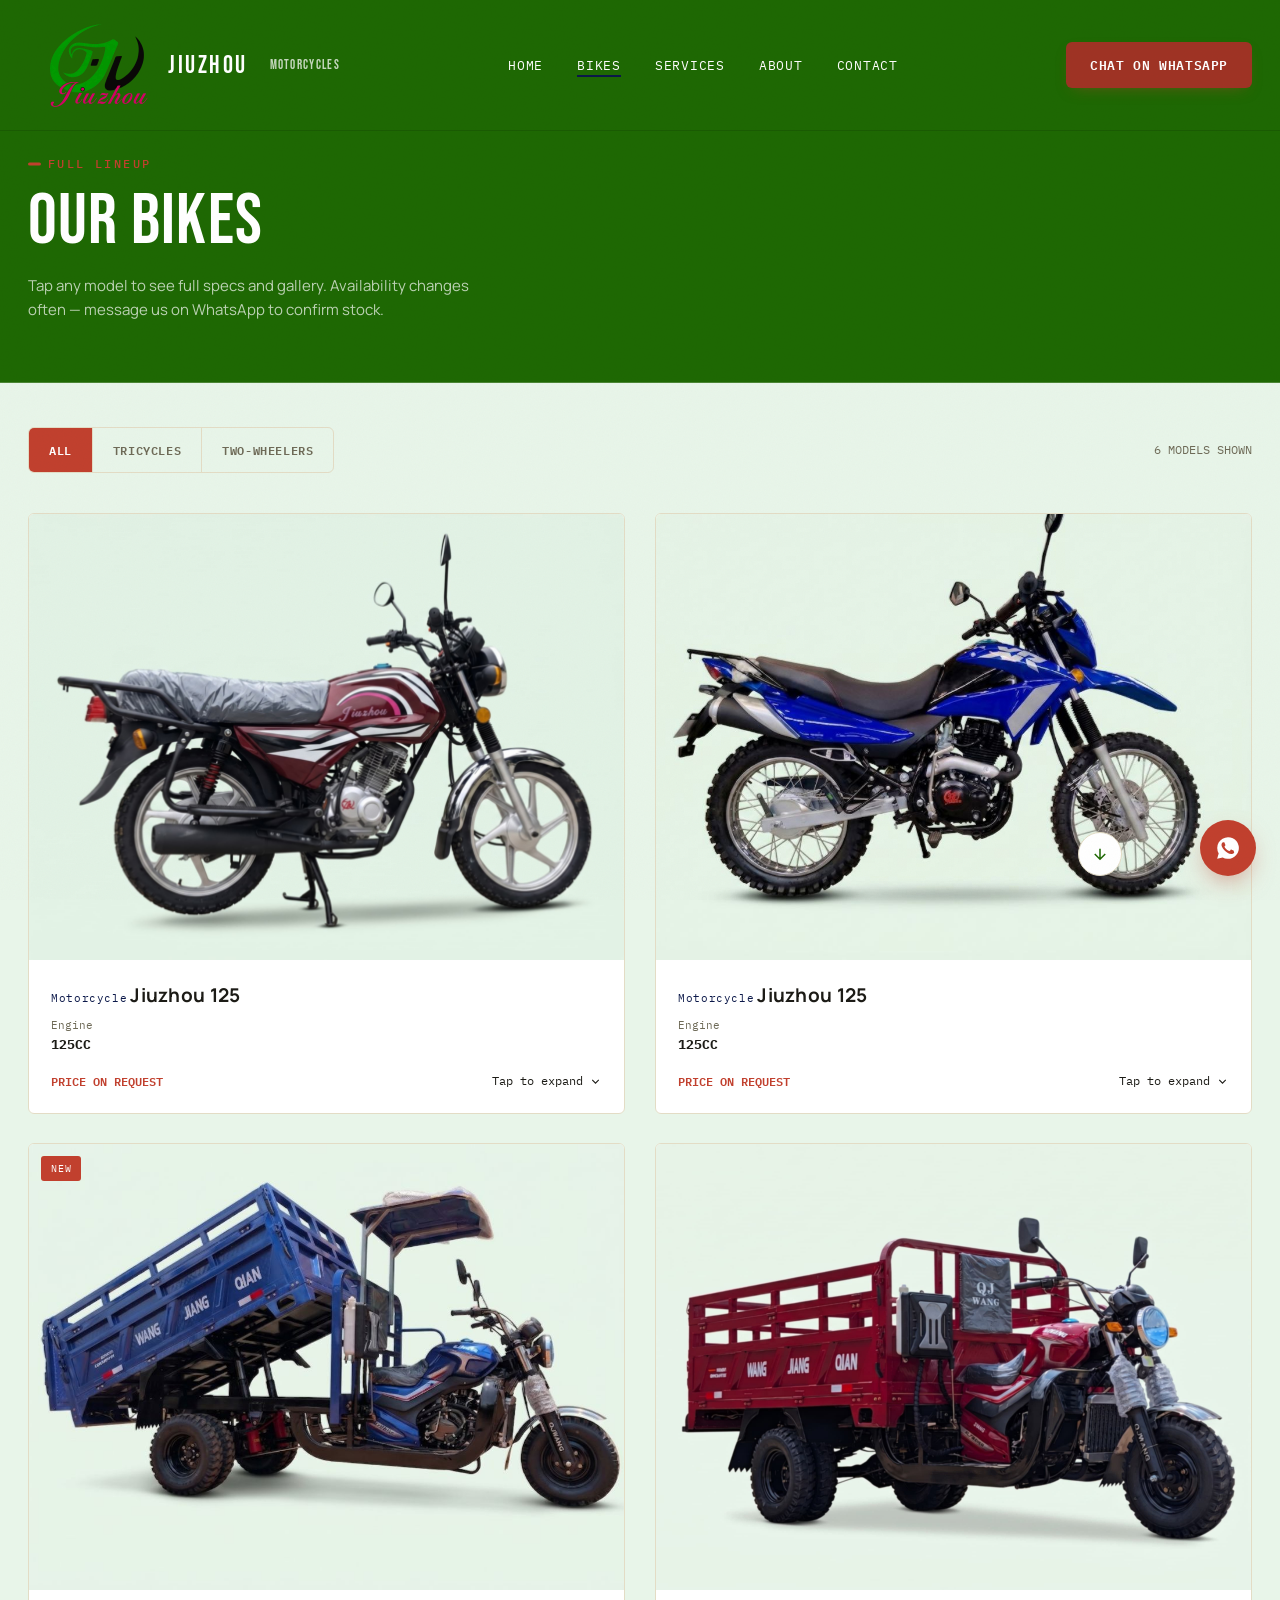
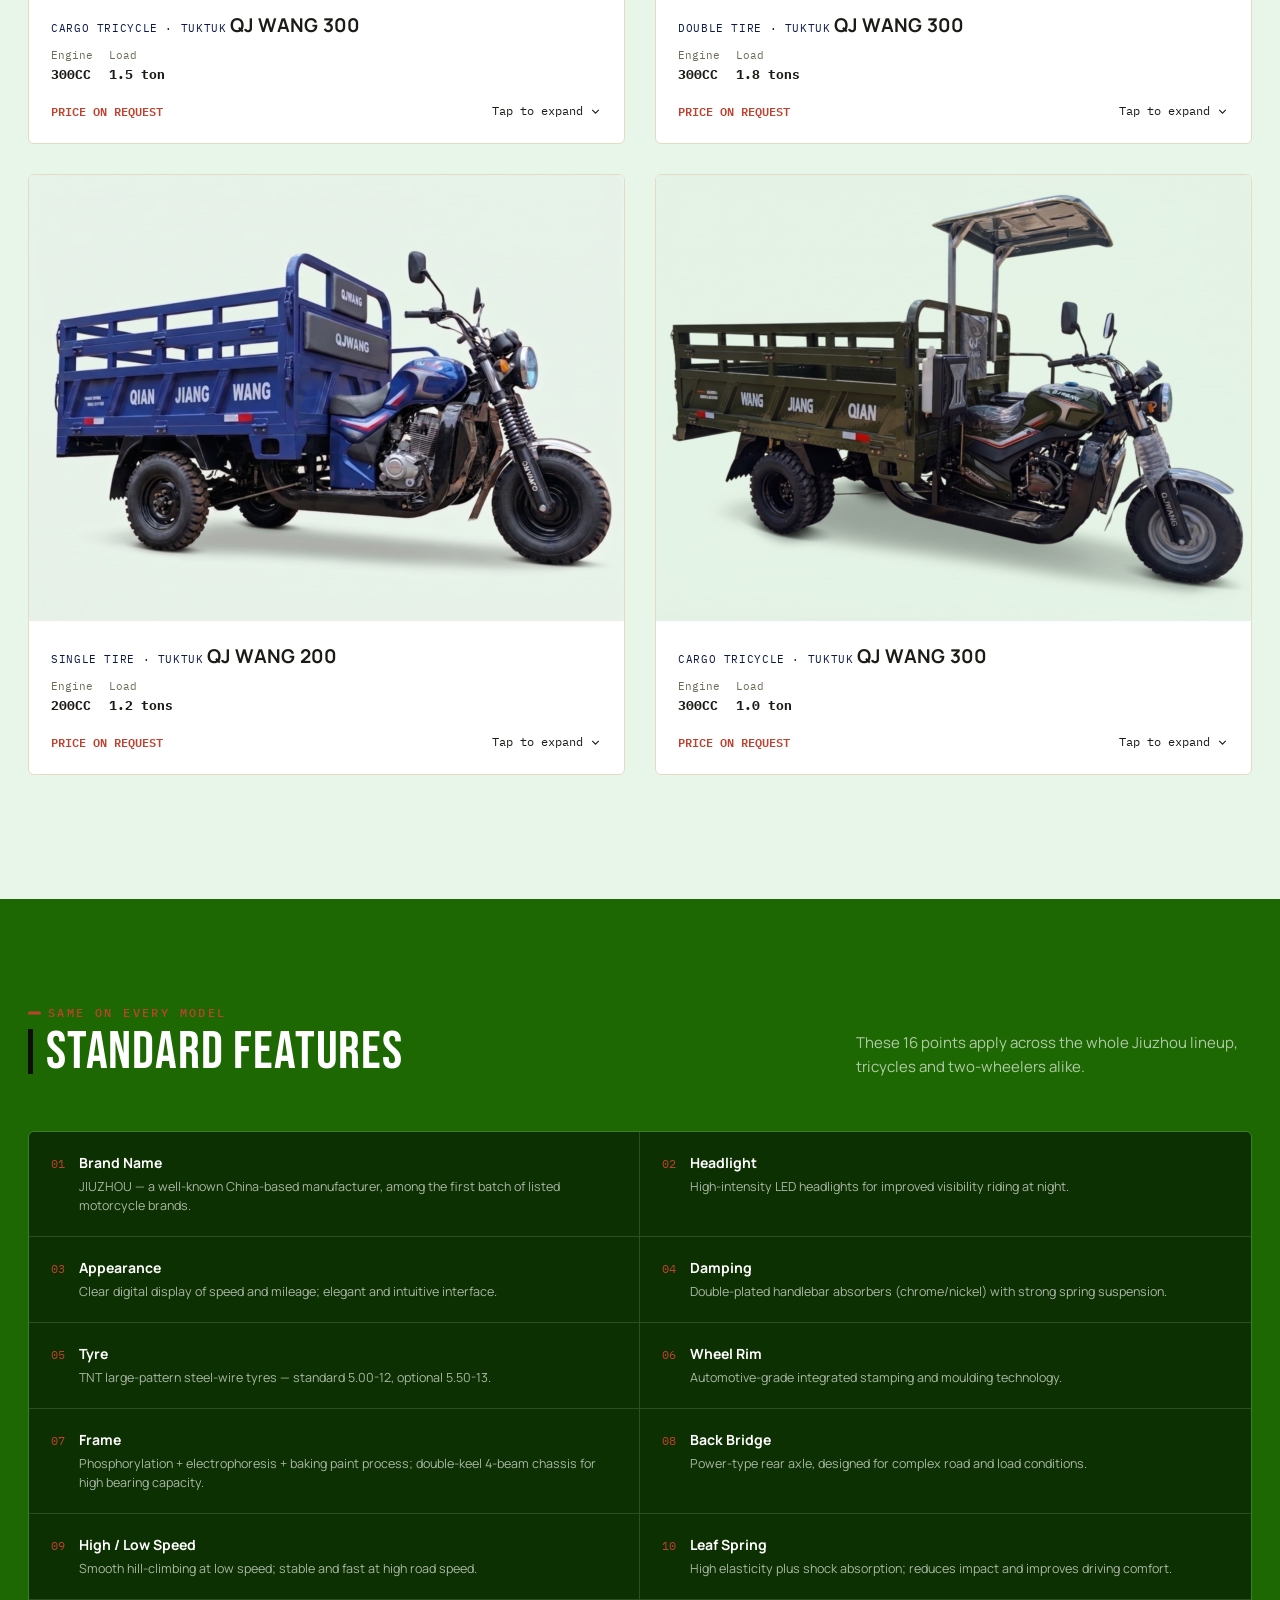
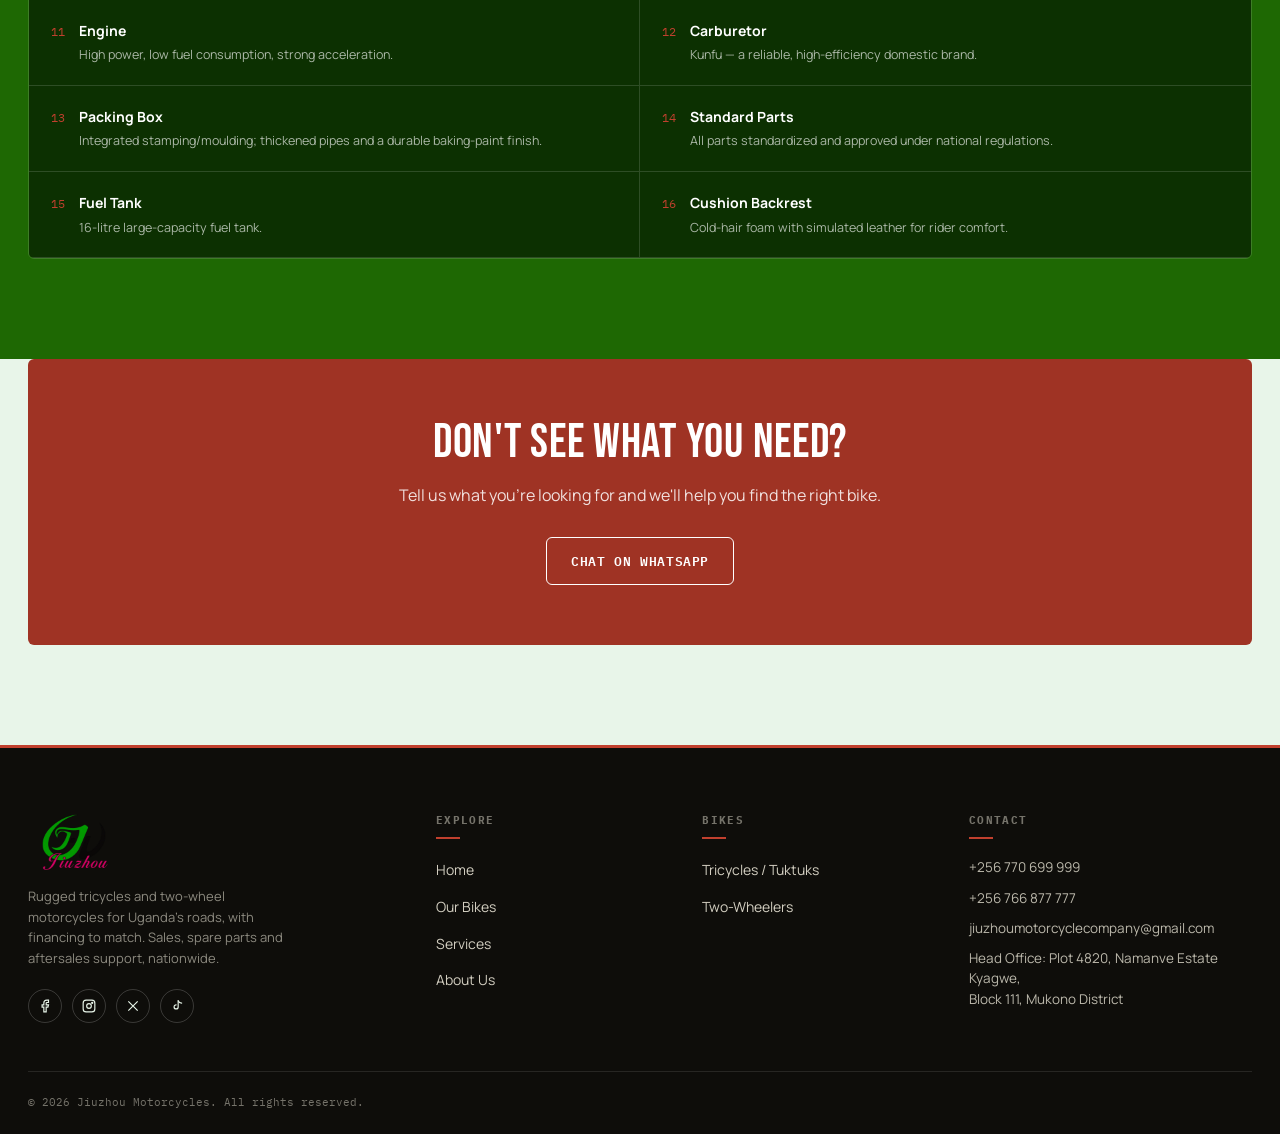
==== commit 0ff48e1e: "added teh self tipper that was clear" ====
--- a/products.html
+++ b/products.html
@@ -137,7 +137,7 @@
       <!-- ===== juizhou xr offroad ===== -->
         <div class="catalog-card reveal" data-id="jiuzhou-xr-offroad" data-type="motorcycle">        <div class="bike-media">
           
-          <img src="images/bikes/xr_offroad_side.jpg" alt="QJ WANG 125  — photo">
+          <img src="images/bikes/xr_offroad_blue.jpg" alt="QJ WANG 125  — photo">
         </div>
         <div class="bike-body">
           <span class="cat mono">Motorcycle</span>
@@ -157,11 +157,11 @@
           <div class="dossier-top">
             <div class="dossier-gallery">
               <div class="dossier-gallery-main">
-                <img src="images/bikes/xr_offroad_side.jpg" alt="JZ Cargo 150 (Oil-Cooled) — main photo">
+                <img src="images/bikes/xr_offroad_blue.jpg" alt="JZ Cargo 150 (Oil-Cooled) — main photo">
               </div>
               <div class="dossier-thumbs">
-                <button class="active"><img src="images/bikes/xr_offroad_side.jpg" alt="JZ Cargo 150 (Oil-Cooled) photo 1"></button>
-                <button><img src="images/bikes/xr_offroad_side_red.jpg" alt="JZ Cargo 150 (Oil-Cooled) photo 2"></button>
+                <button class="active"><img src="images/bikes/xr_offroad_red.jpg" alt="JZ Cargo 150 (Oil-Cooled) photo 1"></button>
+                <button><img src="images/bikes/xr_offroad_side.jpg" alt="JZ Cargo 150 (Oil-Cooled) photo 2"></button>
 
               </div>
             </div>
--- a/css/style.css
+++ b/css/style.css
@@ -365,7 +365,7 @@
 .testi-slide:nth-of-type(3) .testi-avatar{background:#fff; color:var(--black);}
 
 /* ---------- featured bikes (home preview) ---------- */
-.bike-grid{display:grid; grid-template-columns:repeat(3,1fr); gap:24px;}
+.bike-grid{display:grid; grid-template-columns:repeat(2,2fr); gap:24px;}
 @media (max-width:900px){.bike-grid{grid-template-columns:1fr 1fr;}}
 @media (max-width:620px){.bike-grid{grid-template-columns:1fr;}}
 
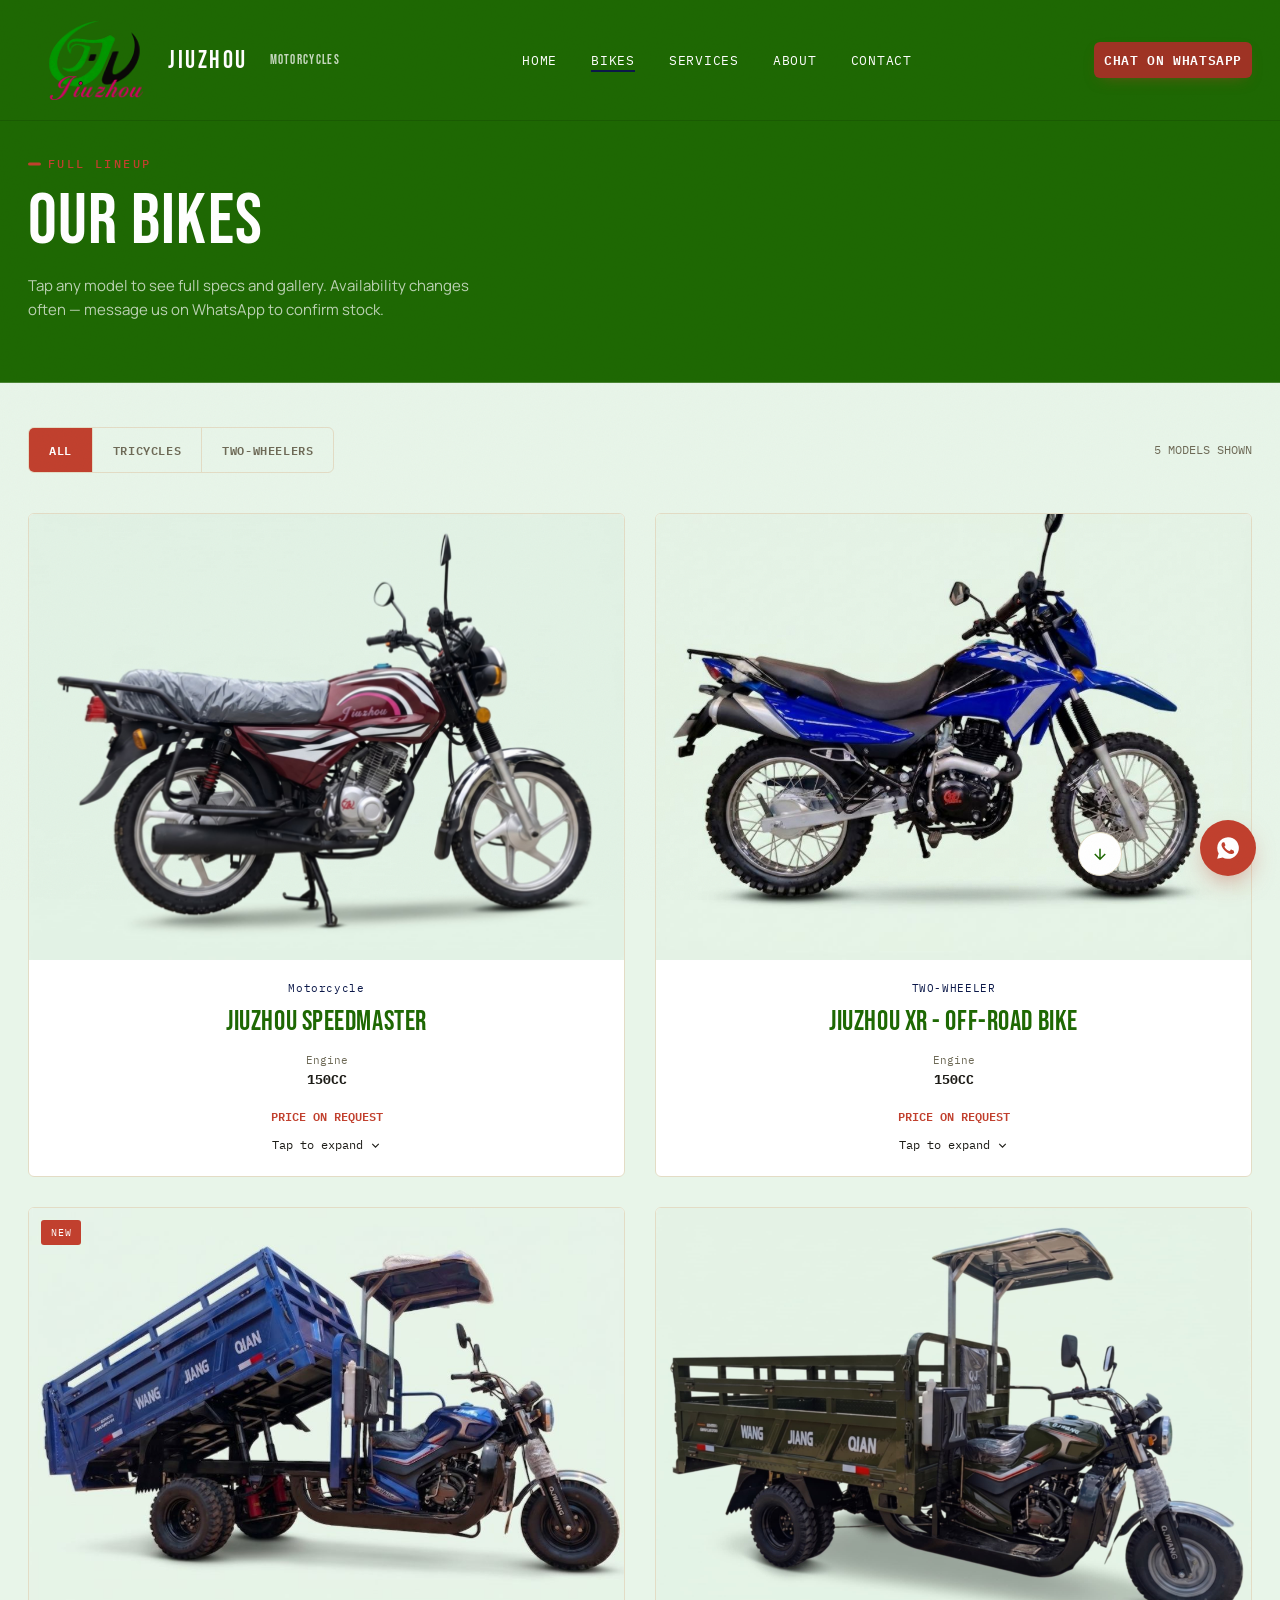
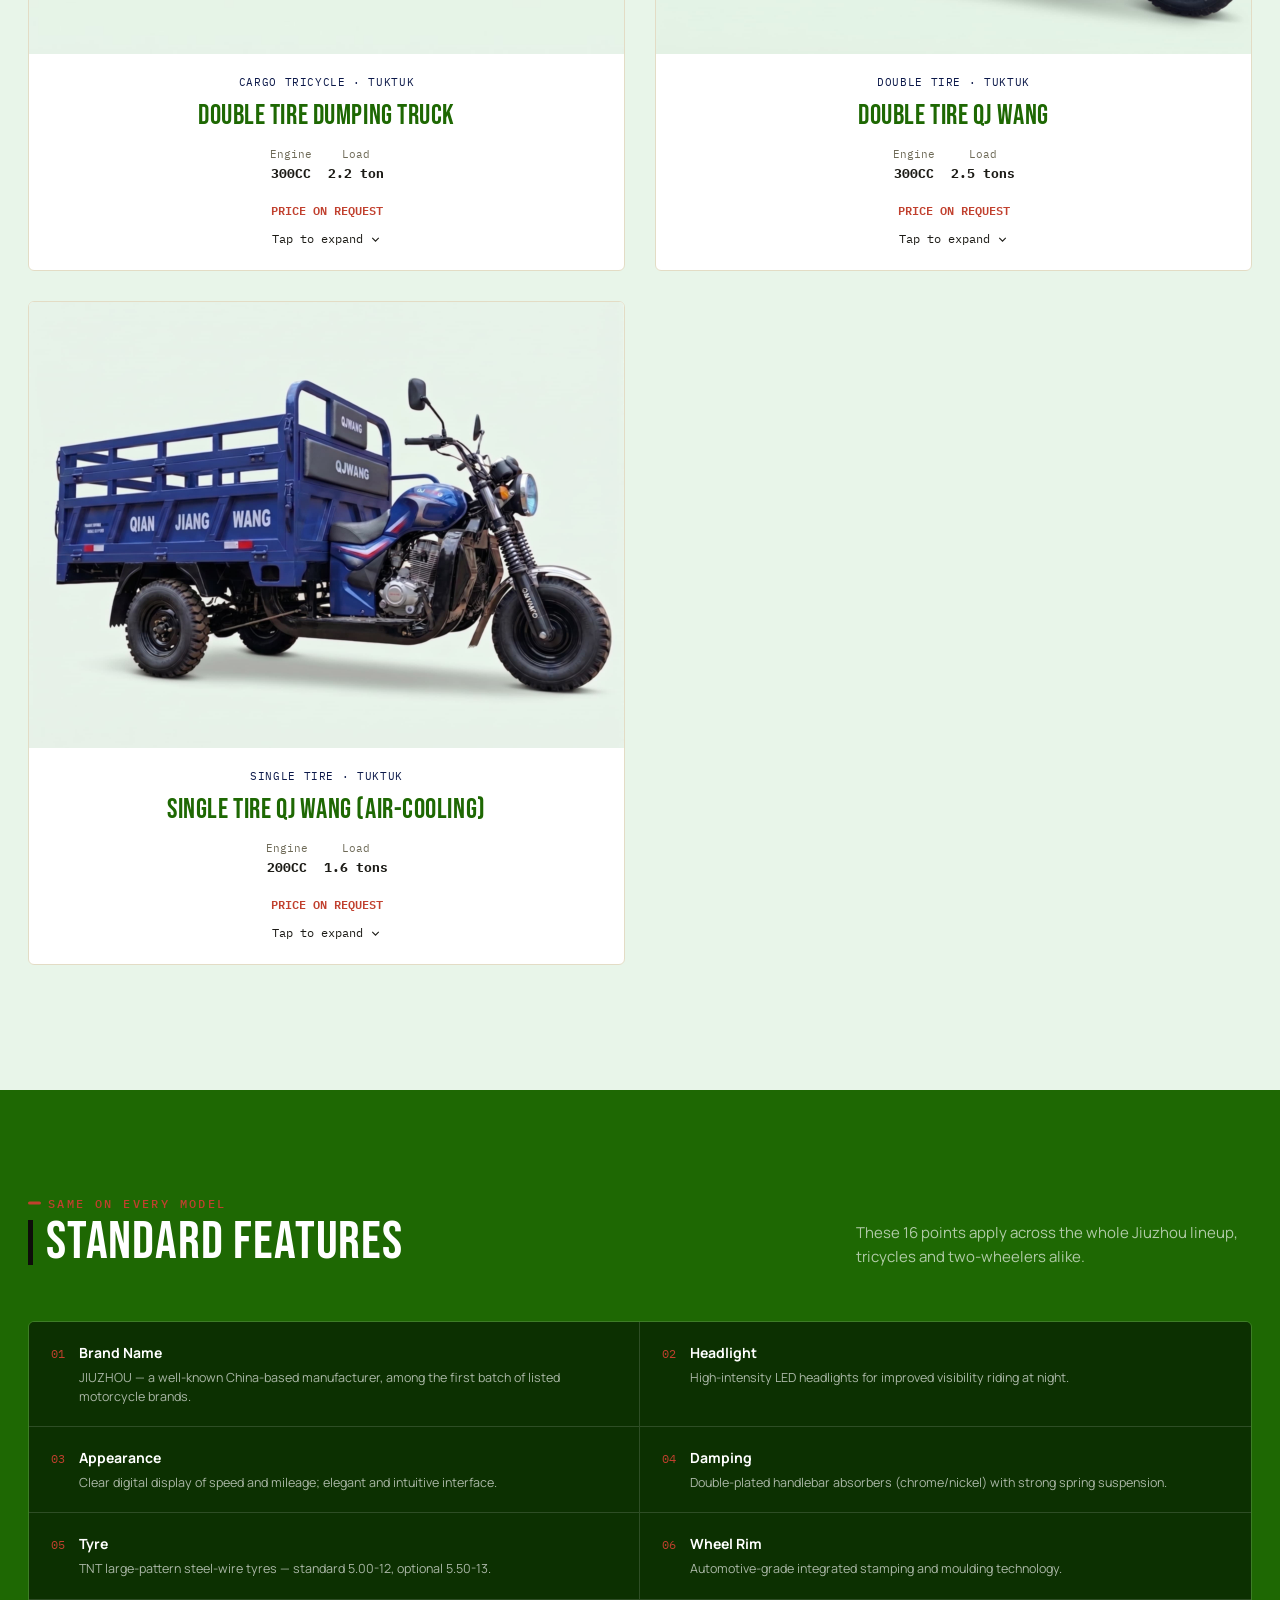
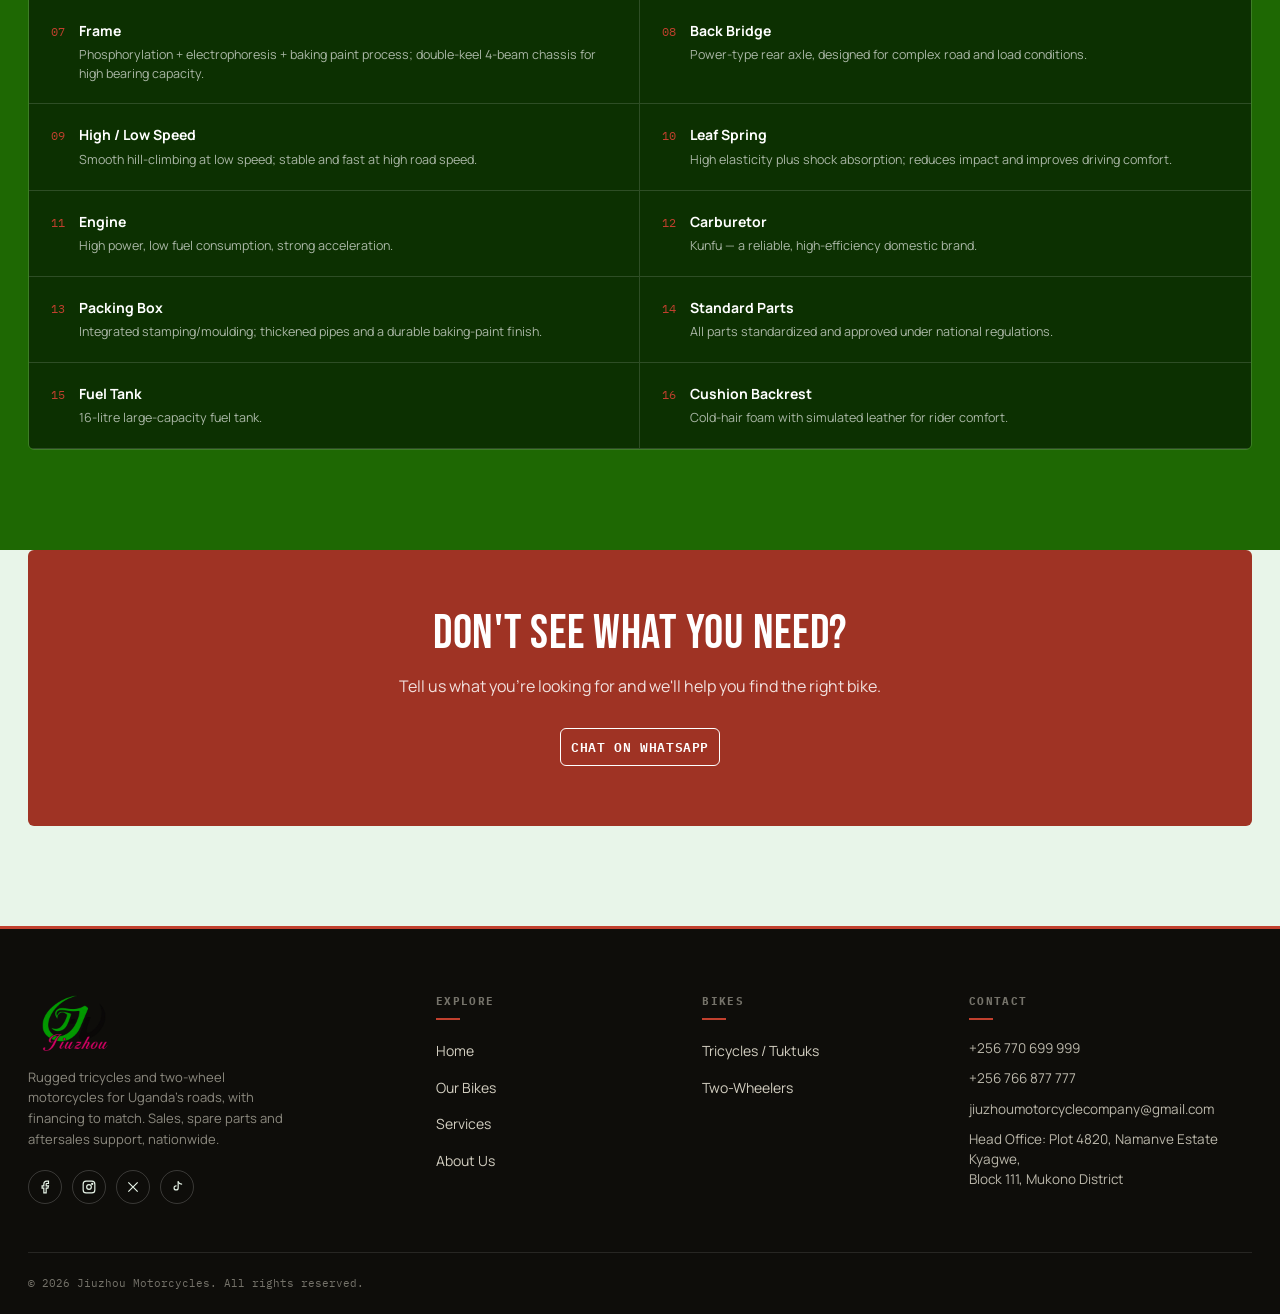
==== commit a1fbdd6d: "edited some text and the specificatiuons" ====
--- a/products.html
+++ b/products.html
@@ -75,9 +75,9 @@
         </div>
         <div class="bike-body">
           <span class="cat mono">Motorcycle</span>
-          <h3>Jiuzhou 125</h3>
+          <h3>Jiuzhou Speedmaster</h3>
           <div class="bike-specs-mini">
-            <div>Engine<strong>125CC</strong></div>
+            <div>Engine<strong>150CC</strong></div>
           </div>
           <div class="bike-body-footer">
             <span class="price-tag">Price on request</span>
@@ -100,7 +100,7 @@
             </div>
             <div class="dossier-info">
               <span class="cat mono">MOTOCYCLE</span>
-              <h3>Jiuzhou 125</h3>
+              <h3>Jiuzhou Speedmaster</h3>
               <div class="dossier-tabs">
                 <!-- <button class="active" data-tab="overview">Overview</button> -->
                 <button class="active" data-tab="specs">Specs</button>
@@ -112,17 +112,15 @@
                 <table class="spec-table">
                   <tr><td colspan="2" style="padding-top:0; color:var(--green); font-weight:700; letter-spacing:0.06em;">MAIN TECHNICAL PARAMETERS</td></tr>
                   <tr><td>Engine</td><td>125CC</td></tr>
-                  <tr><td>Cooling System</td><td>Oil-cooled</td></tr>
-                  <tr><td>Body Size (W &times; L, m)</td><td>1.2 × 1.8</td></tr>
-                  <tr><td>Tyre Specification</td><td>5.00-12</td></tr>
-                  <tr><td>Carrying Capacity (incl. rider)</td><td>1.0 ton</td></tr>
+                  <tr><td>Fuel Consumption</td><td>1.8L / 100km</td></tr>
+                  <tr><td>Max Speed</td><td>120 km/h</td></tr>
                   <tr><td>Key Technical Upgrades</td><td>Oil-cooled version enhanced heat control </br> improved performance </br> increased durability. </td></tr>
                 </table>
               </div>
 
               <div class="interest-panel">
                 <span class="eyebrow">JIUZHOU MOTORCYCLES</span>
-                <h4>Interested in the Jiuzhou 125?</h4>
+                <h4>Interested in the Jiuzhou Speedmaster?</h4>
                 <p>Chat with our team for current pricing, financing options and availability.</p>
                 <div class="dossier-footer" style="margin-top:0;">
                   <a href="https://wa.me/256740488173" target="_blank" rel="noopener" class="btn btn-red">Enquire on WhatsApp</a>
@@ -140,10 +138,10 @@
           <img src="images/bikes/xr_offroad_blue.jpg" alt="QJ WANG 125  — photo">
         </div>
         <div class="bike-body">
-          <span class="cat mono">Motorcycle</span>
-          <h3>Jiuzhou 125</h3>
+          <span class="cat mono">TWO-WHEELER</span>
+          <h3>Jiuzhou XR - Off-road bike</h3>
           <div class="bike-specs-mini">
-            <div>Engine<strong>125CC</strong></div>
+            <div>Engine<strong>150CC</strong></div>
           </div>
           <div class="bike-body-footer">
             <span class="price-tag">Price on request</span>
@@ -166,8 +164,8 @@
               </div>
             </div>
             <div class="dossier-info">
-              <span class="cat mono">MOTOCYCLE</span>
-              <h3>Jiuzhou 125</h3>
+              <span class="cat mono">TWO-WHEELER</span>
+              <h3>Jiuzhou XR - Off-road bike</h3>
               <div class="dossier-tabs">
                 <!-- <button class="active" data-tab="overview">Overview</button> -->
                 <button class="active" data-tab="specs">Specs</button>
@@ -178,18 +176,16 @@
               <div class="dossier-pane active" data-pane="specs">
                 <table class="spec-table">
                   <tr><td colspan="2" style="padding-top:0; color:var(--green); font-weight:700; letter-spacing:0.06em;">MAIN TECHNICAL PARAMETERS</td></tr>
-                  <tr><td>Engine</td><td>125CC</td></tr>
-                  <tr><td>Cooling System</td><td>Oil-cooled</td></tr>
-                  <tr><td>Body Size (W &times; L, m)</td><td>1.2 × 1.8</td></tr>
-                  <tr><td>Tyre Specification</td><td>5.00-12</td></tr>
-                  <tr><td>Carrying Capacity (incl. rider)</td><td>1.0 ton</td></tr>
+                  <tr><td>Engine</td><td>150CC</td></tr>
+                  <tr><td>Fuel Consumption</td><td>1.8L / 100km</td></tr>
+                  <tr><td>Max Speed</td><td>120 km/h</td></tr>
                   <tr><td>Key Technical Upgrades</td><td>Oil-cooled version enhanced heat control </br> improved performance </br> increased durability. </td></tr>
                 </table>
               </div>
 
               <div class="interest-panel">
                 <span class="eyebrow">JIUZHOU MOTORCYCLES</span>
-                <h4>Interested in the Jiuzhou 125?</h4>
+                <h4>Interested in the Jiuzhou XR - Off-road bike?</h4>
                 <p>Chat with our team for current pricing, financing options and availability.</p>
                 <div class="dossier-footer" style="margin-top:0;">
                   <a href="https://wa.me/256740488173" target="_blank" rel="noopener" class="btn btn-red">Enquire on WhatsApp</a>
@@ -201,8 +197,8 @@
         </div>
       </div>
 
-      <!-- ===== QJ WANG 300 self-tipping  ===== -->
-      <!-- ===== QJ WANG 300 self-tipping  ===== -->
+      
+      <!-- ===== Double Tire Dumping Truck  ===== -->
     <div class="catalog-card reveal" data-id="cargo-300-selftipping" data-type="tricycle">
       <div class="bike-media">
         <span class="bike-badge">New</span>
@@ -210,10 +206,10 @@
       </div>
       <div class="bike-body">
         <span class="cat mono">CARGO TRICYCLE &middot; TUKTUK</span>
-        <h3>QJ WANG 300</h3>
+        <h3>Double Tire Dumping Truck</h3>
         <div class="bike-specs-mini">
           <div>Engine<strong>300CC</strong></div>
-          <div>Load<strong>1.5 ton</strong></div>
+          <div>Load<strong>2.2 ton</strong></div>
         </div>
         <div class="bike-body-footer">
           <span class="price-tag">Price on request</span>
@@ -237,7 +233,7 @@
             </div>
             <div class="dossier-info">
               <span class="cat mono">DOUBLE TIRE &middot; TUKTUK</span>
-              <h3>QJ WANG 300 Self-Tipping</h3>
+              <h3>Double Tire Dumping Truck</h3>
               <div class="dossier-tabs">
                 <!-- <button class="active" data-tab="overview">Overview</button> -->
                 <button class="active" data-tab="specs">Specs</button>
@@ -251,16 +247,16 @@
                   <tr><td>Engine</td><td>300CC </td></tr>
                   <tr><td>Loading</td><td>self tipping </td></tr>
                   <tr><td>Cooling System</td><td>Radiator water-cooled</td></tr>
-                  <tr><td>Body Size (W &times; L, m)</td><td>1.2 × 1.8</td></tr>
-                  <tr><td>Tyre Specification</td><td>5.00-12</td></tr>
-                  <tr><td>Carrying Capacity (incl. rider)</td><td>1.5 ton</td></tr>
+                  <tr><td>Body Size (W &times; L, m)</td><td>2.205 × 1.40</td></tr>
+                  <tr><td>Max Speed</td><td>160 km/h</td></tr>
+                  <tr><td>Carrying Capacity (incl. rider)</td><td>2.2 tons</td></tr>
                   <tr><td>Key Technical Upgrades</td><td>Radiator water-cooled version enhanced heat control </br> improved performance </br> increased durability. </td></tr>
                 </table>
               </div>
 
               <div class="interest-panel">
                 <span class="eyebrow">JIUZHOU MOTORCYCLES</span>
-                <h4>Interested in the QJ WANG 300?</h4>
+                <h4>Interested in the Double Tire QJ Wang (Radiator Water-Cooled)?</h4>
                 <p>Chat with our team for current pricing, financing options and availability.</p>
                 <div class="dossier-footer" style="margin-top:0;">
                   <a href="https://wa.me/256740488173" target="_blank" rel="noopener" class="btn btn-red">Enquire on WhatsApp</a>
@@ -272,18 +268,18 @@
         </div>
       </div>
 
-      <!-- ===== QJ WANG 300 (Radiator Water-Cooled) ===== -->
+      <!-- ===== Double Tire QJ Wang (Radiator Water-Cooled) ===== -->
       <div class="catalog-card reveal" data-id="cargo-300-water" data-type="tricycle">
         <div class="bike-media">
       
-          <img src="images/bikes/300_red_side.jpg" alt="QJ WANG 300 (Radiator Water-Cooled) — photo">
+          <img src="images/bikes/300_green_side.jpg" alt="QJ WANG 300 (Radiator Water-Cooled) — photo">
         </div>
         <div class="bike-body">
           <span class="cat mono">DOUBLE TIRE &middot; TUKTUK</span>
-          <h3>QJ WANG 300 </h3>
+          <h3>Double Tire QJ Wang</h3>
           <div class="bike-specs-mini">
             <div>Engine<strong>300CC</strong></div>
-            <div>Load<strong>1.8 tons</strong></div>
+            <div>Load<strong>2.5 tons</strong></div>
           </div>
           <div class="bike-body-footer">
             <span class="price-tag">Price on request</span>
@@ -297,17 +293,18 @@
           <div class="dossier-top">
             <div class="dossier-gallery">
               <div class="dossier-gallery-main">
-                <img src="images/bikes/300_red_side.jpg" alt="QJ WANG 300 (Radiator Water-Cooled) — main photo">
+                <img src="images/bikes/300_green_side.jpg" alt="QJ WANG 300 (Radiator Water-Cooled) — main photo">
               </div>
               <div class="dossier-thumbs">
-                <button class="active"><img src="images/bikes/300_red_side.jpg" alt="QJ WANG 300 (Radiator Water-Cooled) photo 1"></button>
-                <button><img src="images/bikes/300_red_back.jpg" alt="QJ WANG 300 (Radiator Water-Cooled) photo 2"></button>
-                <!-- <button><img src="images/bikes/300_green_side.jpg" alt="QJ WANG 300 (Radiator Water-Cooled) photo 3"></button> -->
+                <button class="active"><img src="images/bikes/300_green_side.jpg" alt="QJ WANG 300 (Radiator Water-Cooled) photo 1"></button>
+                <button><img src="images/bikes/300_red_side.jpg" alt="QJ WANG 300 (Radiator Water-Cooled) photo 2"></button>
+                <button><img src="images/bikes/300_red_back.jpg" alt="QJ WANG 300 (Radiator Water-Cooled) photo 3"></button>
+                <button><img src="images/bikes/300_greeen_back.jpg" alt="JZ Cargo 150 (Oil-Cooled) photo 2"></button>
               </div>
             </div>
             <div class="dossier-info">
               <span class="cat mono">CARGO TRICYCLE &middot; TUKTUK</span>
-              <h3>QJ WANG 300</h3>
+              <h3>Double Tire QJ Wang</h3>
               <div class="dossier-tabs">
                 <!-- <button class="active" data-tab="overview">Overview</button> -->
                 <button class="active" data-tab="specs">Specs</button>
@@ -320,16 +317,16 @@
                   <tr><td colspan="2" style="padding-top:0; color:var(--green); font-weight:700; letter-spacing:0.06em;">MAIN TECHNICAL PARAMETERS</td></tr>
                   <tr><td>Engine</td><td>300CC</td></tr>
                   <tr><td>Cooling System</td><td>Radiator water-cooled</td></tr>
-                  <tr><td>Body Size (W &times; L, m)</td><td>1.3 × 2.0</td></tr>
-                  <tr><td>Tyre Specification</td><td>Front 5.00-12 / Rear 5.50-13</td></tr>
-                  <tr><td>Carrying Capacity (incl. rider)</td><td>1.3 tons</td></tr>
+                  <tr><td>Body Size (W &times; L, m)</td><td>2.20 × 1.40</td></tr>
+                  <tr><td>Max Speed</td><td>160 km/h</td></tr>
+                  <tr><td>Carrying Capacity (incl. rider)</td><td>2.5 tons</td></tr>
                   <tr><td>Key Technical Upgrades</td><td>Radiator system for cooler performance under load </br> larger rear tyres for balance </br> improved torque </br> load stability. </td></tr>
                 </table>
               </div>
 
               <div class="interest-panel">
                 <span class="eyebrow">JIUZHOU MOTORCYCLES</span>
-                <h4>Interested in the QJ WANG 300?</h4>
+                <h4>Interested in the Double Tire QJ Wang?</h4>
                 <p>Chat with our team for current pricing, financing options and availability.</p>
                 <div class="dossier-footer" style="margin-top:0;">
                   <a href="https://wa.me/256740488173" target="_blank" rel="noopener" class="btn btn-red">Enquire on WhatsApp</a>
@@ -341,7 +338,7 @@
         </div>
       </div>
 
-      <!-- ===== QJ WANG 200 (Air-Cooled) ===== -->
+      <!-- ===== Single Tire QJ Wang (Air-Cooling) ===== -->
       <div class="catalog-card reveal" data-id="cargo-200-air" data-type="tricycle">
         <div class="bike-media">
           
@@ -349,10 +346,10 @@
         </div>
         <div class="bike-body">
           <span class="cat mono">SINGLE TIRE &middot; TUKTUK</span>
-          <h3>QJ WANG 200</h3>
+          <h3>Single Tire QJ Wang (Air-Cooling)</h3>
           <div class="bike-specs-mini">
             <div>Engine<strong>200CC</strong></div>
-            <div>Load<strong>1.2 tons</strong></div>
+            <div>Load<strong>1.6 tons</strong></div>
           </div>
           <div class="bike-body-footer">
             <span class="price-tag">Price on request</span>
@@ -376,7 +373,7 @@
             </div>
             <div class="dossier-info">
               <span class="cat mono">CARGO TRICYCLE &middot; TUKTUK</span>
-              <h3>QJ WANG 200</h3>
+              <h3>Single Tire QJ Wang (Air-Cooling)</h3>
               <div class="dossier-tabs">
                 <!-- <button class="active" data-tab="overview">Overview</button> -->
                 <button class="active" data-tab="specs">Specs</button>
@@ -389,16 +386,16 @@
                   <tr><td colspan="2" style="padding-top:0; color:var(--green); font-weight:700; letter-spacing:0.06em;">MAIN TECHNICAL PARAMETERS</td></tr>
                   <tr><td>Engine</td><td>200CC</td></tr>
                   <tr><td>Cooling System</td><td>Air-cooled</td></tr>
-                  <tr><td>Body Size (W &times; L, m)</td><td>1.3 × 2.0</td></tr>
-                  <tr><td>Tyre Specification</td><td>5.00-12</td></tr>
-                  <tr><td>Carrying Capacity (incl. rider)</td><td>1.2 tons</td></tr>
+                  <tr><td>Body Size (W &times; L, m)</td><td>2.00 × 1.30</td></tr>
+                  <tr><td>Max Speed</td><td>160 km/h</td></tr>
+                  <tr><td>Carrying Capacity (incl. rider)</td><td>1.6 tons</td></tr>
                   <tr><td>Key Technical Upgrades</td><td>Extended body frame </br> stronger rear axle </br> improved torque </br> load stability. </td></tr>
                 </table>
               </div>
 
               <div class="interest-panel">
                 <span class="eyebrow">JIUZHOU MOTORCYCLES</span>
-                <h4>Interested in the JZ Cargo 200?</h4>
+                <h4>Interested in the Single Tire QJ Wang (Air-Cooling)?</h4>
                 <p>Chat with our team for current pricing, financing options and availability.</p>
                 <div class="dossier-footer" style="margin-top:0;">
                   <a href="https://wa.me/256740488173" target="_blank" rel="noopener" class="btn btn-red">Enquire on WhatsApp</a>
@@ -409,18 +406,18 @@
           </div>
         </div>
       </div>
-<!-- ===== QJ WANG 300 (radiator) ===== -->
-      <div class="catalog-card reveal" data-id="cargo-150-oil" data-type="tricycle">
+<!-- ===== Single Tire QJ Wang (Water-Cooling) ===== -->
+      <!-- <div class="catalog-card reveal" data-id="cargo-200-water" data-type="tricycle">
         <div class="bike-media">
           
-          <img src="images/bikes/300_green_side.jpg" alt="QJ WANG 300 — photo">
+          <img src="images/bikes/300_green_side.jpg" alt="Single Tire QJ Wang (Water-Cooling) — photo">
         </div>
         <div class="bike-body">
-          <span class="cat mono">CARGO TRICYCLE &middot; TUKTUK</span>
-          <h3>QJ WANG 300</h3>
+          <span class="cat mono">SINGLE TIRE &middot; TUKTUK</span>
+          <h3>Single Tire QJ Wang (Water-Cooling)</h3>
           <div class="bike-specs-mini">
-            <div>Engine<strong>300CC</strong></div>
-            <div>Load<strong>1.0 ton</strong></div>
+            <div>Engine<strong>200CC</strong></div>
+            <div>Load<strong>1.8 tons</strong></div>
           </div>
           <div class="bike-body-footer">
             <span class="price-tag">Price on request</span>
@@ -428,7 +425,7 @@
           </div>
         </div>
       </div>
-      <div class="dossier-row" id="dossier-cargo-150-oil" data-for="cargo-150-oil">
+      <div class="dossier-row" id="dossier-cargo-200-water" data-for="cargo-150-oil">
         <div class="dossier">
           <button class="dossier-close" aria-label="Close">&#10005;</button>
           <div class="dossier-top">
@@ -443,30 +440,30 @@
               </div>
             </div>
             <div class="dossier-info">
-              <span class="cat mono">DOUBLE TIRE &middot; TUKTUK</span>
-              <h3>QJ WANG 300</h3>
+              <span class="cat mono">SINGLE TIRE &middot; TUKTUK</span>
+              <h3>QJ WANG 200</h3>
               <div class="dossier-tabs">
-                <!-- <button class="active" data-tab="overview">Overview</button> -->
+                <button class="active" data-tab="overview">Overview</button>
                 <button class="active" data-tab="specs">Specs</button>
               </div>
-              <!-- <div class="dossier-pane active" data-pane="overview">
+              <div class="dossier-pane active" data-pane="overview">
                 <p class="desc">Same as the air-cooled version but includes an oil-cooling system for better heat control.</p>
-              </div> -->
+              </div>
               <div class="dossier-pane active" data-pane="specs">
                 <table class="spec-table">
                   <tr><td colspan="2" style="padding-top:0; color:var(--green); font-weight:700; letter-spacing:0.06em;">MAIN TECHNICAL PARAMETERS</td></tr>
-                  <tr><td>Engine</td><td>300CC</td></tr>
-                  <tr><td>Cooling System</td><td>Radiator water-cooled</td></tr>
-                  <tr><td>Body Size (W &times; L, m)</td><td>1.2 × 1.8</td></tr>
-                  <tr><td>Tyre Specification</td><td>5.00-12</td></tr>
-                  <tr><td>Carrying Capacity (incl. rider)</td><td>1.0 ton</td></tr>
+                  <tr><td>Engine</td><td>200CC</td></tr>
+                  <tr><td>Cooling System</td><td>Water-cooled</td></tr>
+                  <tr><td>Body Size (W &times; L, m)</td><td>2.00 × 1.30</td></tr>
+                  <tr><td>Max Speed</td><td>160 km/h</td></tr>
+                  <tr><td>Carrying Capacity (incl. rider)</td><td>1.8 tons</td></tr>
                   <tr><td>Key Technical Upgrades</td><td>Radiator water-cooled version enhanced heat control </br> improved performance </br> increased durability. </td></tr>
                 </table>
               </div>
 
               <div class="interest-panel">
                 <span class="eyebrow">JIUZHOU MOTORCYCLES</span>
-                <h4>Interested in the QJ WANG 300?</h4>
+                <h4>Interested in the Single Tire QJ Wang (Water-Cooling) 200?</h4>
                 <p>Chat with our team for current pricing, financing options and availability.</p>
                 <div class="dossier-footer" style="margin-top:0;">
                   <a href="https://wa.me/256740488173" target="_blank" rel="noopener" class="btn btn-red">Enquire on WhatsApp</a>
@@ -476,217 +473,7 @@
             </div>
           </div>
         </div>
-      </div>
-
-      
-
-      <!-- ===== QJ WANG 200 (Single Tire) ===== -->
-      <!-- <div class="catalog-card reveal" data-id="cargo-200-single" data-type="tricycle">
-        <div class="bike-media">
-          
-          <img src="images/bike1.png" alt="QJ WANG 200 (Single Tire) — photo">
-        </div>
-        <div class="bike-body">
-          <span class="cat mono">CARGO TRICYCLE &middot; TUKTUK</span>
-          <h3>QJ WANG 200 (Single Tire)</h3>
-          <div class="bike-specs-mini">
-            <div>Engine<strong>200CC</strong></div>
-            <div>Load<strong>1.6 tons</strong></div>
-          </div>
-          <div class="bike-body-footer">
-            <span class="price-tag">Price on request</span>
-            <span class="view-link">Tap to expand <svg viewBox="0 0 24 24" fill="none" stroke="currentColor" stroke-width="2"><path d="M6 9l6 6 6-6"/></svg></span>
-          </div>
-        </div>
-      </div>
-      <div class="dossier-row" id="dossier-cargo-200-single" data-for="cargo-200-single">
-        <div class="dossier">
-          <button class="dossier-close" aria-label="Close">&#10005;</button>
-          <div class="dossier-top">
-            <div class="dossier-gallery">
-              <div class="dossier-gallery-main">
-                <img src="images/4.png" alt="QJ WANG 200 (Single Tire) — main photo">
-              </div>
-              <div class="dossier-thumbs">
-                <button class="active"><img src="images/greenback.png" alt="QJ WANG 200 (Single Tire) photo 1"></button>
-                <button><img src="images/5.png" alt="QJ WANG 200 (Single Tire) photo 2"></button>
-                <button><img src="images/bike1.png" alt="QJ WANG 200 (Single Tire) photo 3"></button>
-              </div>
-            </div>
-            <div class="dossier-info">
-              <span class="cat mono">CARGO TRICYCLE &middot; TUKTUK</span>
-              <h3>QJ WANG 200 (Single Tire)</h3>
-              <div class="dossier-tabs">
-                 <button class="active" data-tab="overview">Overview</button> 
-                <button class="active" data-tab="specs">Specs</button>
-              </div>
-               <div class="dossier-pane active" data-pane="overview">
-                <p class="desc">Equipped with a radiator system; single-rear-tyre version with stabilizers; front has single-double shocks for smoother handling.</p>
-              </div> 
-              <div class="dossier-pane active" data-pane="specs">
-                <table class="spec-table">
-                  <tr><td colspan="2" style="padding-top:0; color:var(--green); font-weight:700; letter-spacing:0.06em;">MAIN TECHNICAL PARAMETERS</td></tr>
-                  <tr><td>Engine</td><td>200CC</td></tr>
-                  <tr><td>Cooling System</td><td>Radiator water-cooled</td></tr>
-                  <tr><td>Body Size (W &times; L, m)</td><td>1.3 × 2.0</td></tr>
-                  <tr><td>Tyre Specification</td><td>5.00-12</td></tr>
-                  <tr><td>Carrying Capacity (incl. rider)</td><td>1.6 tons</td></tr>
-                  <tr><td>Key Technical Upgrades</td><td>Radiator system for cooler performance under load </br> single-rear-tyre version with stabilizers </br> front has single-double shocks for smoother handling </br> improved torque </br> load stability. </td></tr>
-                </table>
-              </div>
-
-              <div class="interest-panel">
-                <span class="eyebrow">JIUZHOU MOTORCYCLES</span>
-                <h4>Interested in the QJ WANG 200 Single?</h4>
-                <p>Chat with our team for current pricing, financing options and availability.</p>
-                <div class="dossier-footer" style="margin-top:0;">
-                  <a href="https://wa.me/256740488173" target="_blank" rel="noopener" class="btn btn-red">Enquire on WhatsApp</a>
-                  <a href="tel:+256770699999" class="btn btn-outline">Call Us</a>
-                </div>
-              </div>
-            </div>
-          </div>
-        </div>
-      </div>  -->
-
-      <!-- ===== QJ WANG 300 (Double Tire) ===== -->
-      <!-- <div class="catalog-card reveal" data-id="cargo-300-double" data-type="tricycle">
-        <div class="bike-media">
-          <span class="bike-badge">Popular</span>
-          <img src="images/4.png" alt="QJ WANG 300 (Double Tire) — photo">
-        </div>
-        <div class="bike-body">
-          <span class="cat mono">CARGO TRICYCLE &middot; TUKTUK</span>
-          <h3>QJ WANG 300 (Double Tire)</h3>
-          <div class="bike-specs-mini">
-            <div>Engine<strong>300CC</strong></div>
-            <div>Load<strong>1.8 tons</strong></div>
-          </div>
-          <div class="bike-body-footer">
-            <span class="price-tag">Price on request</span>
-            <span class="view-link">Tap to expand <svg viewBox="0 0 24 24" fill="none" stroke="currentColor" stroke-width="2"><path d="M6 9l6 6 6-6"/></svg></span>
-          </div>
-        </div>
-      </div>
-      <div class="dossier-row" id="dossier-cargo-300-double" data-for="cargo-300-double">
-        <div class="dossier">
-          <button class="dossier-close" aria-label="Close">&#10005;</button>
-          <div class="dossier-top">
-            <div class="dossier-gallery">
-              <div class="dossier-gallery-main">
-                <img src="images/4.png" alt="QJ WANG 300 (Double Tire) — main photo">
-              </div>
-              <div class="dossier-thumbs">
-                <button class="active"><img src="images/4.png" alt="QJ WANG 300 (Double Tire) photo 1"></button>
-                <button><img src="images/5.png" alt="QJ WANG 300 (Double Tire) photo 2"></button>
-                <button><img src="images/4.png" alt="QJ WANG 300 (Double Tire) photo 3"></button>
-              </div>
-            </div>
-            <div class="dossier-info">
-              <span class="cat mono">CARGO TRICYCLE &middot; TUKTUK</span>
-              <h3>QJ WANG 300 (Double Tire)</h3>
-              <div class="dossier-tabs">
-                 <button class="active" data-tab="overview">Overview</button> 
-                <button class="active" data-tab="specs">Specs</button>
-              </div>
-               <div class="dossier-pane active" data-pane="overview">
-                <p class="desc">Dual-rear-tyre system with reinforced double shocks both front and rear for extra load control and stability.</p>
-              </div> 
-              <div class="dossier-pane active" data-pane="specs">
-                <table class="spec-table">
-                  <tr><td colspan="2" style="padding-top:0; color:var(--green); font-weight:700; letter-spacing:0.06em;">MAIN TECHNICAL PARAMETERS</td></tr>
-                  <tr><td>Engine</td><td>300CC</td></tr>
-                  <tr><td>Cooling System</td><td>Water-cooled</td></tr>
-                  <tr><td>Body Size (W &times; L, m)</td><td>1.35 × 2.0</td></tr>
-                  <tr><td>Tyre Specification</td><td>5.00-12</td></tr>
-                  <tr><td>Carrying Capacity (incl. rider)</td><td>1.8 tons</td></tr>
-                  <tr><td>Key Technical Upgrades</td><td>Dual-rear-tyre system </br> reinforced double shocks both front and rear </br> extra load control </br> improved stability. </td></tr>
-                </table>
-              </div>
-
-              <div class="interest-panel">
-                <span class="eyebrow">JIUZHOU MOTORCYCLES</span>
-                <h4>Interested in the QJ WANG 300 Double?</h4>
-                <p>Chat with our team for current pricing, financing options and availability.</p>
-                <div class="dossier-footer" style="margin-top:0;">
-                  <a href="https://wa.me/256740488173" target="_blank" rel="noopener" class="btn btn-red">Enquire on WhatsApp</a>
-                  <a href="tel:+256770699999" class="btn btn-outline">Call Us</a>
-                </div>
-              </div>
-            </div>
-          </div>
-        </div>
-      </div>
-
-       ===== QJ WANG 300 (Double Tire, Self-Loading) ===== 
-      <div class="catalog-card reveal" data-id="cargo-300-selfload" data-type="tricycle">
-        <div class="bike-media">
-          <span class="bike-badge">Heavy Duty</span>
-          <img src="images/1.png" alt="QJ WANG 300 (Double Tire, Self-Loading) — photo">
-        </div>
-        <div class="bike-body">
-          <span class="cat mono">CARGO TRICYCLE &middot; TUKTUK</span>
-          <h3>QJ WANG 300 Self-Load</h3>
-          <div class="bike-specs-mini">
-            <div>Engine<strong>300CC</strong></div>
-            <div>Load<strong>2.5 tons</strong></div>
-          </div>
-          <div class="bike-body-footer">
-            <span class="price-tag">Price on request</span>
-            <span class="view-link">Tap to expand <svg viewBox="0 0 24 24" fill="none" stroke="currentColor" stroke-width="2"><path d="M6 9l6 6 6-6"/></svg></span>
-          </div>
-        </div>
-      </div>
-      <div class="dossier-row" id="dossier-qj-wang-300-selfload" data-for="cargo-300-selfload">
-        <div class="dossier">
-          <button class="dossier-close" aria-label="Close">&#10005;</button>
-          <div class="dossier-top">
-            <div class="dossier-gallery">
-              <div class="dossier-gallery-main">
-                <img src="images/1.png" alt="QJ WANG 300 (Double Tire, Self-Loading) — main photo">
-              </div>
-              <div class="dossier-thumbs">
-                <button class="active"><img src="images/1.png" alt="QJ WANG 300 (Double Tire, Self-Loading) photo 1"></button>
-                <button><img src="images/2.png" alt="QJ WANG 300 (Double Tire, Self-Loading) photo 2"></button>
-                <button><img src="images/3.png" alt="QJ WANG 300 (Double Tire, Self-Loading) photo 3"></button>
-              </div>
-            </div>
-            <div class="dossier-info">
-              <span class="cat mono">CARGO TRICYCLE &middot; TUKTUK</span>
-              <h3>QJ WANG 300 (Double Tire, Self-Loading)</h3>
-              <div class="dossier-tabs">
-                 <button class="active" data-tab="overview">Overview</button> 
-                <button class="active" data-tab="specs">Specs</button>
-              </div>
-               <div class="dossier-pane active" data-pane="overview">
-                <p class="desc">Hydraulic self-loading system with double hydraulic pumps, a 2.0mm-thick cargo body, heavy-duty suspension (bigger shocks than the standard 43), and strong double shocks front and rear.</p>
-              </div> 
-              <div class="dossier-pane active" data-pane="specs">
-                <table class="spec-table">
-                  <tr><td colspan="2" style="padding-top:0; color:var(--green); font-weight:700; letter-spacing:0.06em;">MAIN TECHNICAL PARAMETERS</td></tr>
-                  <tr><td>Engine</td><td>300CC</td></tr>
-                  <tr><td>Cooling System</td><td>Water-cooled</td></tr>
-                  <tr><td>Body Size (W &times; L, m)</td><td>1.35 × 2.25</td></tr>
-                  <tr><td>Tyre Specification</td><td>5.00-12</td></tr>
-                  <tr><td>Carrying Capacity (incl. rider)</td><td>2.5 tons</td></tr>
-                  <tr><td>Key Technical Upgrades</td><td>Hydraulic self-loading system </br> double hydraulic pumps </br> 2.0mm-thick cargo body </br> heavy-duty suspension (bigger shocks than the standard 43) </br> strong double shocks front and rear. </td></tr>
-                </table>
-              </div>
-
-              <div class="interest-panel">
-                <span class="eyebrow">JIUZHOU MOTORCYCLES</span>
-                <h4>Interested in the QJ WANG 300 Self-Load?</h4>
-                <p>Chat with our team for current pricing, financing options and availability.</p>
-                <div class="dossier-footer" style="margin-top:0;">
-                  <a href="https://wa.me/256740488173" target="_blank" rel="noopener" class="btn btn-red">Enquire on WhatsApp</a>
-                  <a href="tel:+256770699999" class="btn btn-outline">Call Us</a>
-                </div>
-              </div>
-            </div>
-          </div>
-        </div>
-      </div>
-    < </div>  -->
+      </div> -->
 
   </div>
 </section>
--- a/css/style.css
+++ b/css/style.css
@@ -148,7 +148,11 @@
 header.scrolled .nav-inner{padding:12px 28px;}
 .nav-inner{display:flex; align-items:center; justify-content:space-between; gap:20px;}
 .logo{display:flex; align-items:center; gap:10px; line-height:1;}
-.logo-img{width:130px; height:90px; object-fit:cover; object-position:left center; display:block; flex-shrink:0; transition:width .3s ease, height .3s ease;}
+.logo-img{width:130px; height:80px; object-fit:cover; object-position:left center; display:block; flex-shrink:0; transition:width .3s ease, height .3s ease;}
+@media (max-width:820px){
+  .logo-img{width:70px; height:44px;}
+  .nav-inner{padding:12px 20px;}
+}
 /* header.scrolled .logo-img{width:82px; height:26px;}
 @media (max-width:700px){
   .logo-img,
@@ -172,7 +176,7 @@
 nav.main-nav a:hover::after, nav.main-nav a.current::after{width:100%;}
 .btn{
   font-family:'IBM Plex Mono', monospace; font-size:12.5px; letter-spacing:0.05em;
-  text-transform:uppercase; font-weight:600; padding:13px 24px; border-radius:var(--radius);
+  text-transform:uppercase; font-weight:600; padding:8px 10px; border-radius:var(--radius);
   display:inline-flex; align-items:center; gap:8px; transition:transform .15s ease, background .2s ease, border-color .2s ease, box-shadow .2s ease;
   will-change:transform;
 }
@@ -214,7 +218,11 @@
   border-top:1px solid rgba(0,0,0,0.15); border-bottom:1px solid rgba(0,0,0,0.15);
 }
 .ticker-track{
-  display:inline-flex; gap:40px; padding:10px 0; animation:scrollTicker 26s linear infinite;
+  display:inline-flex; gap:40px; padding:5px 0; animation:scrollTicker 26s linear infinite;
+}
+@media (max-width:820px){
+  .ticker-track span{font-size:10px;}
+  .ticker-track{padding:6px 0;}
 }
 .ticker-track span{
   font-family:'IBM Plex Mono', monospace; font-size:12px; letter-spacing:0.08em; text-transform:uppercase; font-weight:600;
@@ -223,7 +231,7 @@
 @media (prefers-reduced-motion:reduce){.ticker-track{animation:none;}}
 
 /* ---------- hero ---------- */
-.hero{
+/* .hero{
   position:relative;
   padding:170px 0 120px;
   min-height:600px;
@@ -238,6 +246,35 @@
   position:absolute; inset:0; pointer-events:none; opacity:0.55;
   background-image:linear-gradient(var(--line) 1px, transparent 1px), linear-gradient(90deg, var(--line) 1px, transparent 1px);
   background-size:64px 64px; mask-image:linear-gradient(180deg, transparent, rgba(0,0,0,0.4) 35%, transparent 88%);
+} */
+ .hero{
+  position:relative;
+  padding:170px 0 120px;
+  min-height: 680px;
+  display:flex;
+  align-items:center;
+  background:
+    linear-gradient(100deg, rgba(15,14,10,0.82) 0%, rgba(15,14,10,0.5) 5%, rgba(15,14,10,0.2) 10%),
+    url("../images/offer.jpg") center 42% / cover no-repeat,
+    var(--black);
+}
+
+@media (max-width:820px){
+  .hero{
+    padding:100px 16px 32px;
+    min-height:0;
+    height:auto;
+    display:flex;
+    align-items:flex-end;
+    background:
+    linear-gradient(100deg, rgba(15,14,10,0.82) 0%, rgba(15,14,10,0.5) 5%, rgba(15,14,10,0.2) 10%),
+      url("../images/offer.jpg") center 25% / cover no-repeat,
+      var(--black);
+  }
+  .hero-copy{gap:10px;}
+  .hero h1{font-size:clamp(24px,6.5vw,34px); color:#fff;}
+  .hero-ctas{gap:10px;}
+  .hero-ctas .btn{padding:10px 16px; font-size:11px;}
 }
 .hero-inner{
   position:relative; z-index:2;
@@ -280,10 +317,9 @@
 } */
 .hero-copy{max-width:900px; margin:0 auto; text-align:center; display:flex; flex-direction:column; gap:16px; justify-content:space-between;}
 .hero-ctas{justify-content:space-between;}
-/* @media (max-width:900px){
-  .hero-inner{grid-template-columns:1fr; gap:32px;}
-  .hero-banner{aspect-ratio:16/10;}
-} */
+@media (max-width:900px){
+  .hero-copy{max-width:100%; padding:0 16px; }
+}
 
 /* ---------- stats ---------- */
 .stats{background:var(--green); border-top:3px solid var(--red);}
@@ -365,7 +401,7 @@
 .testi-slide:nth-of-type(3) .testi-avatar{background:#fff; color:var(--black);}
 
 /* ---------- featured bikes (home preview) ---------- */
-.bike-grid{display:grid; grid-template-columns:repeat(2,2fr); gap:24px;}
+.bike-grid{display:grid; grid-template-columns:repeat(3,1fr); gap:24px;}
 @media (max-width:900px){.bike-grid{grid-template-columns:1fr 1fr;}}
 @media (max-width:620px){.bike-grid{grid-template-columns:1fr;}}
 
@@ -392,7 +428,14 @@
 }
 .bike-body{padding:20px 22px 22px;}
 .bike-body .cat{font-family:'IBM Plex Mono',monospace; font-size:10.5px; color:var(--blue); letter-spacing:0.06em;}
-.bike-body h3{font-family:'Manrope',sans-serif; font-weight:700; font-size:19px; text-transform:none; margin:6px 0 12px;}
+.bike-body{text-align:center;}
+.bike-body .cat{display:block; margin-bottom:6px;}
+.bike-body h3{
+  font-family:'Bebas Neue',sans-serif; font-weight:400; font-size:28px; text-transform:uppercase;
+  letter-spacing:0.02em; color:var(--green); margin:4px 0 16px; line-height:1.05;
+}
+.bike-specs-mini{justify-content:center;}
+.bike-body-footer{flex-direction:column; gap:10px;}
 .bike-specs-mini{display:flex; gap:16px; margin-bottom:16px;}
 .bike-specs-mini div{font-family:'IBM Plex Mono',monospace; font-size:11px; color:var(--muted);}
 .bike-specs-mini strong{display:block; color:var(--cream); font-size:13px;}
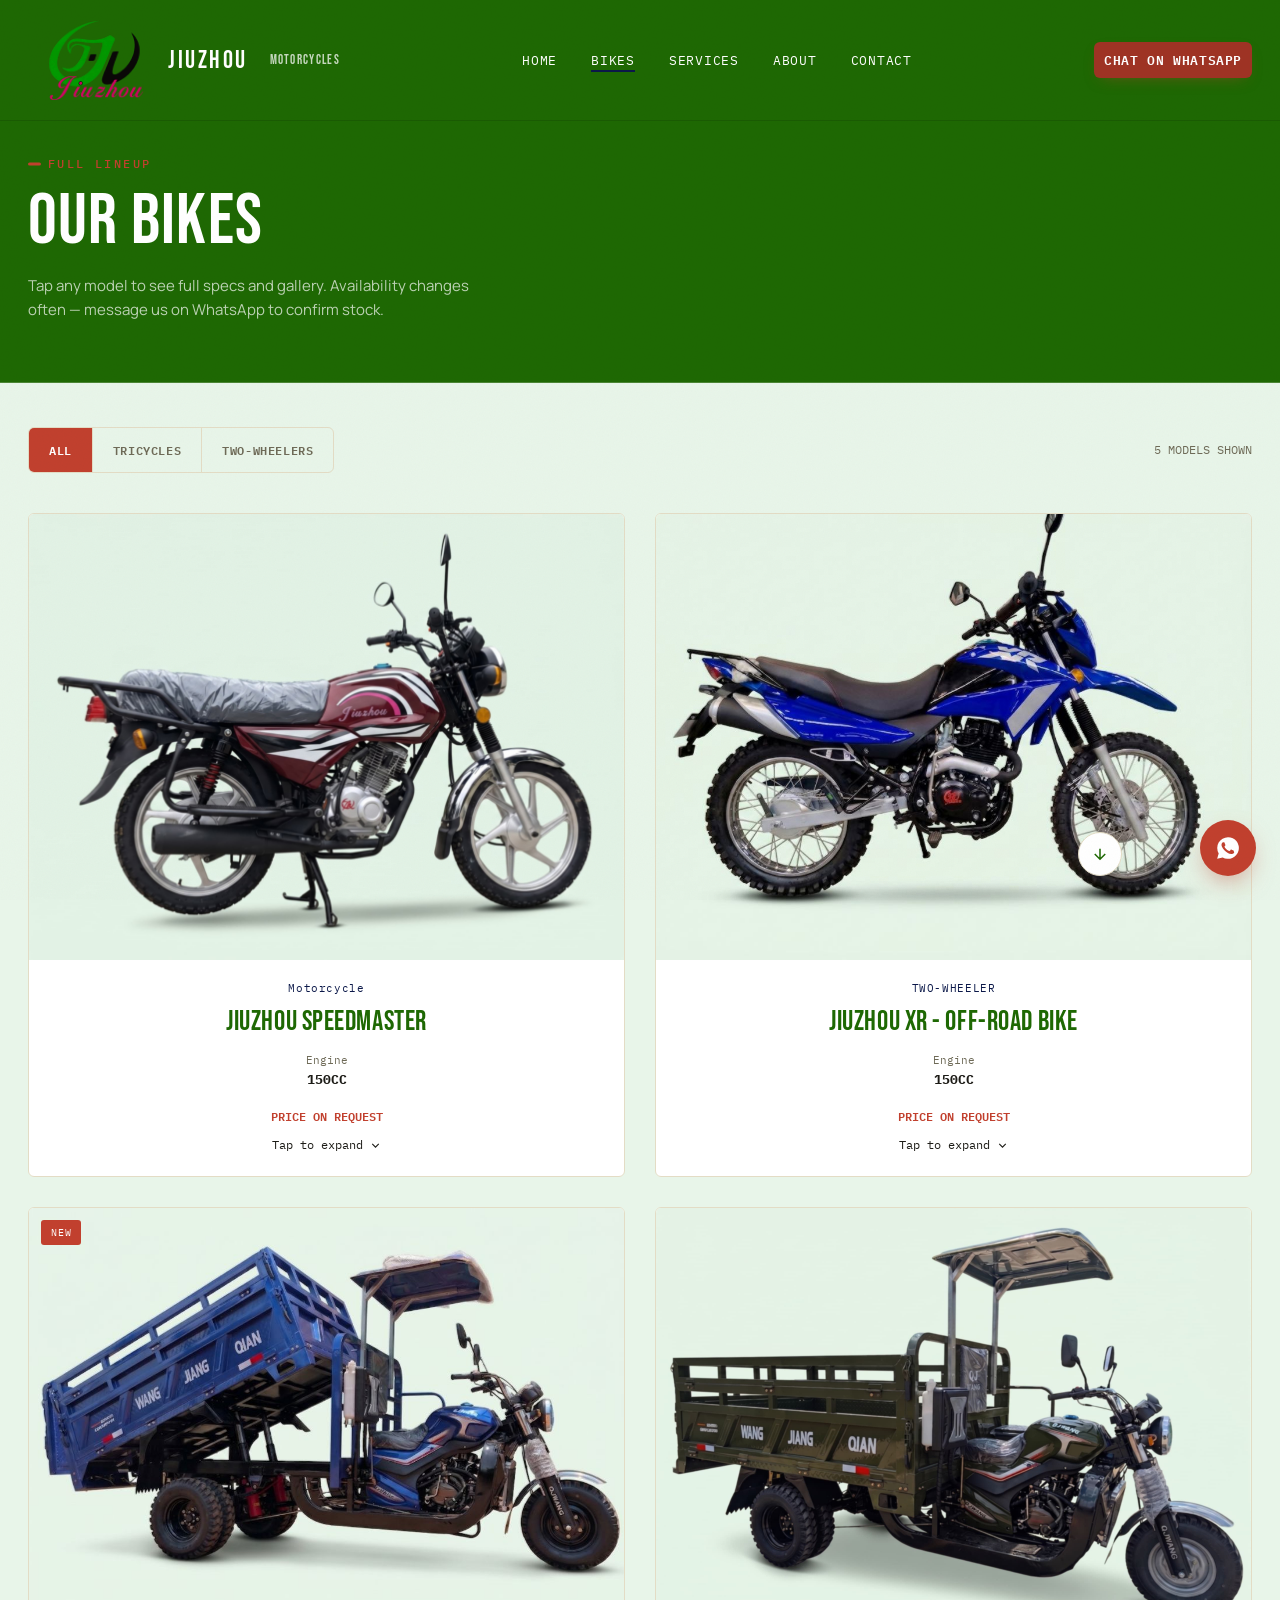
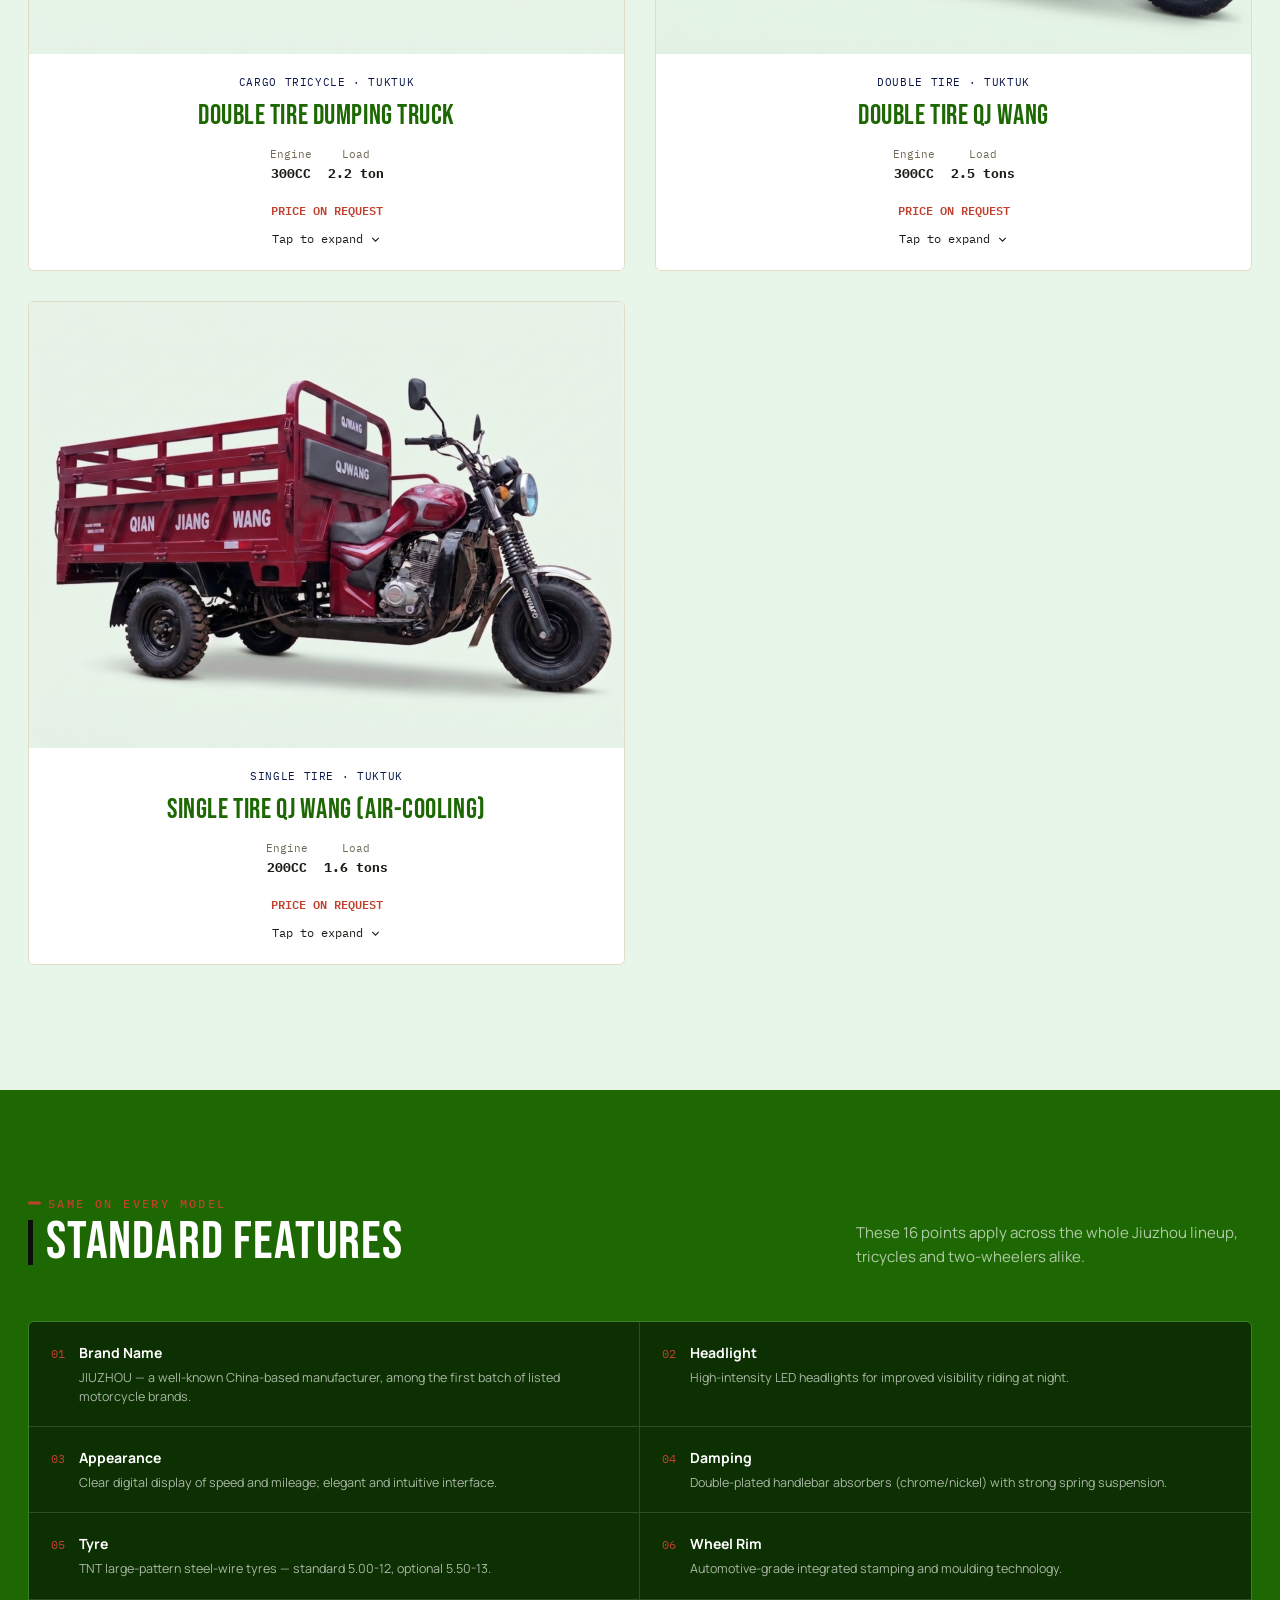
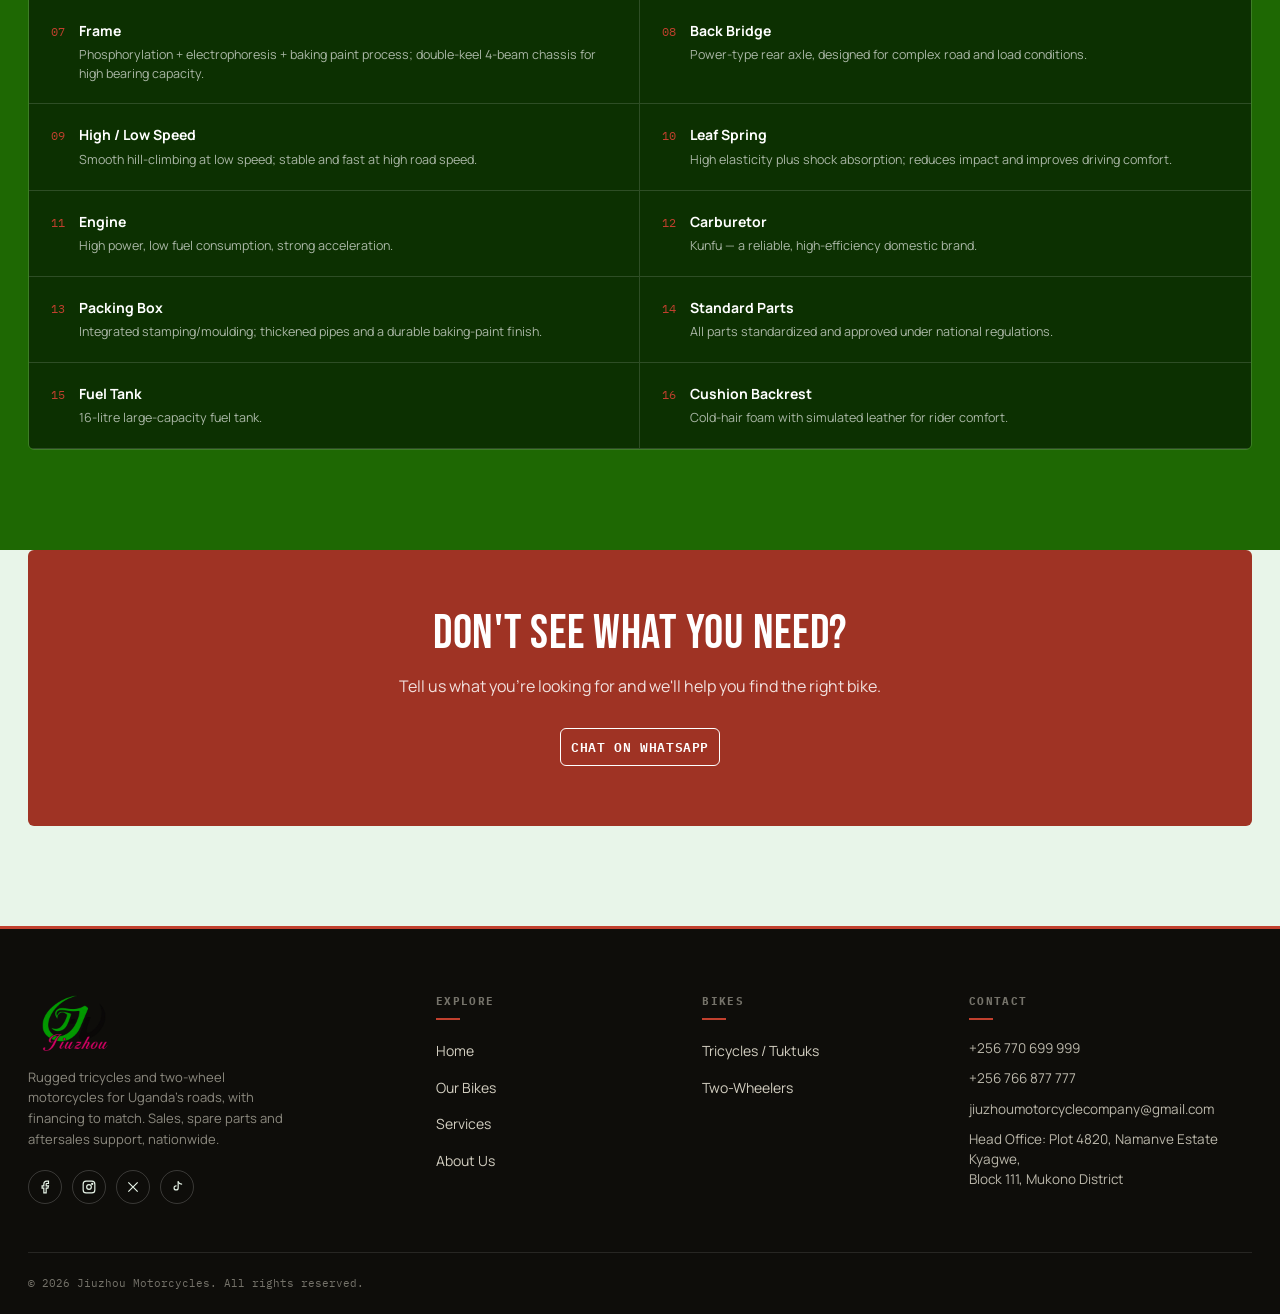
==== commit 70ffa0f9: "edited some text and the specificatiuons" ====
--- a/products.html
+++ b/products.html
@@ -342,7 +342,7 @@
       <div class="catalog-card reveal" data-id="cargo-200-air" data-type="tricycle">
         <div class="bike-media">
           
-          <img src="images/bikes/200_blue_side.jpg" alt="QJ WANG 200 — photo">
+          <img src="images/bikes/200_red_side.jpg" alt="QJ WANG 200 — photo">
         </div>
         <div class="bike-body">
           <span class="cat mono">SINGLE TIRE &middot; TUKTUK</span>
@@ -363,7 +363,7 @@
           <div class="dossier-top">
             <div class="dossier-gallery">
               <div class="dossier-gallery-main">
-                <img src="images/bikes/200_blue_side.jpg" alt="QJ WANG 200 (Air-Cooled) — main photo">
+                <img src="images/bikes/200_red_side.jpg" alt="QJ WANG 200 (Air-Cooled) — main photo">
               </div>
               <div class="dossier-thumbs">
                 <button class="active"><img src="images/bikes/200_green_front.jpg" alt="QJ WANG 200 (Air-Cooled) photo 1"></button>
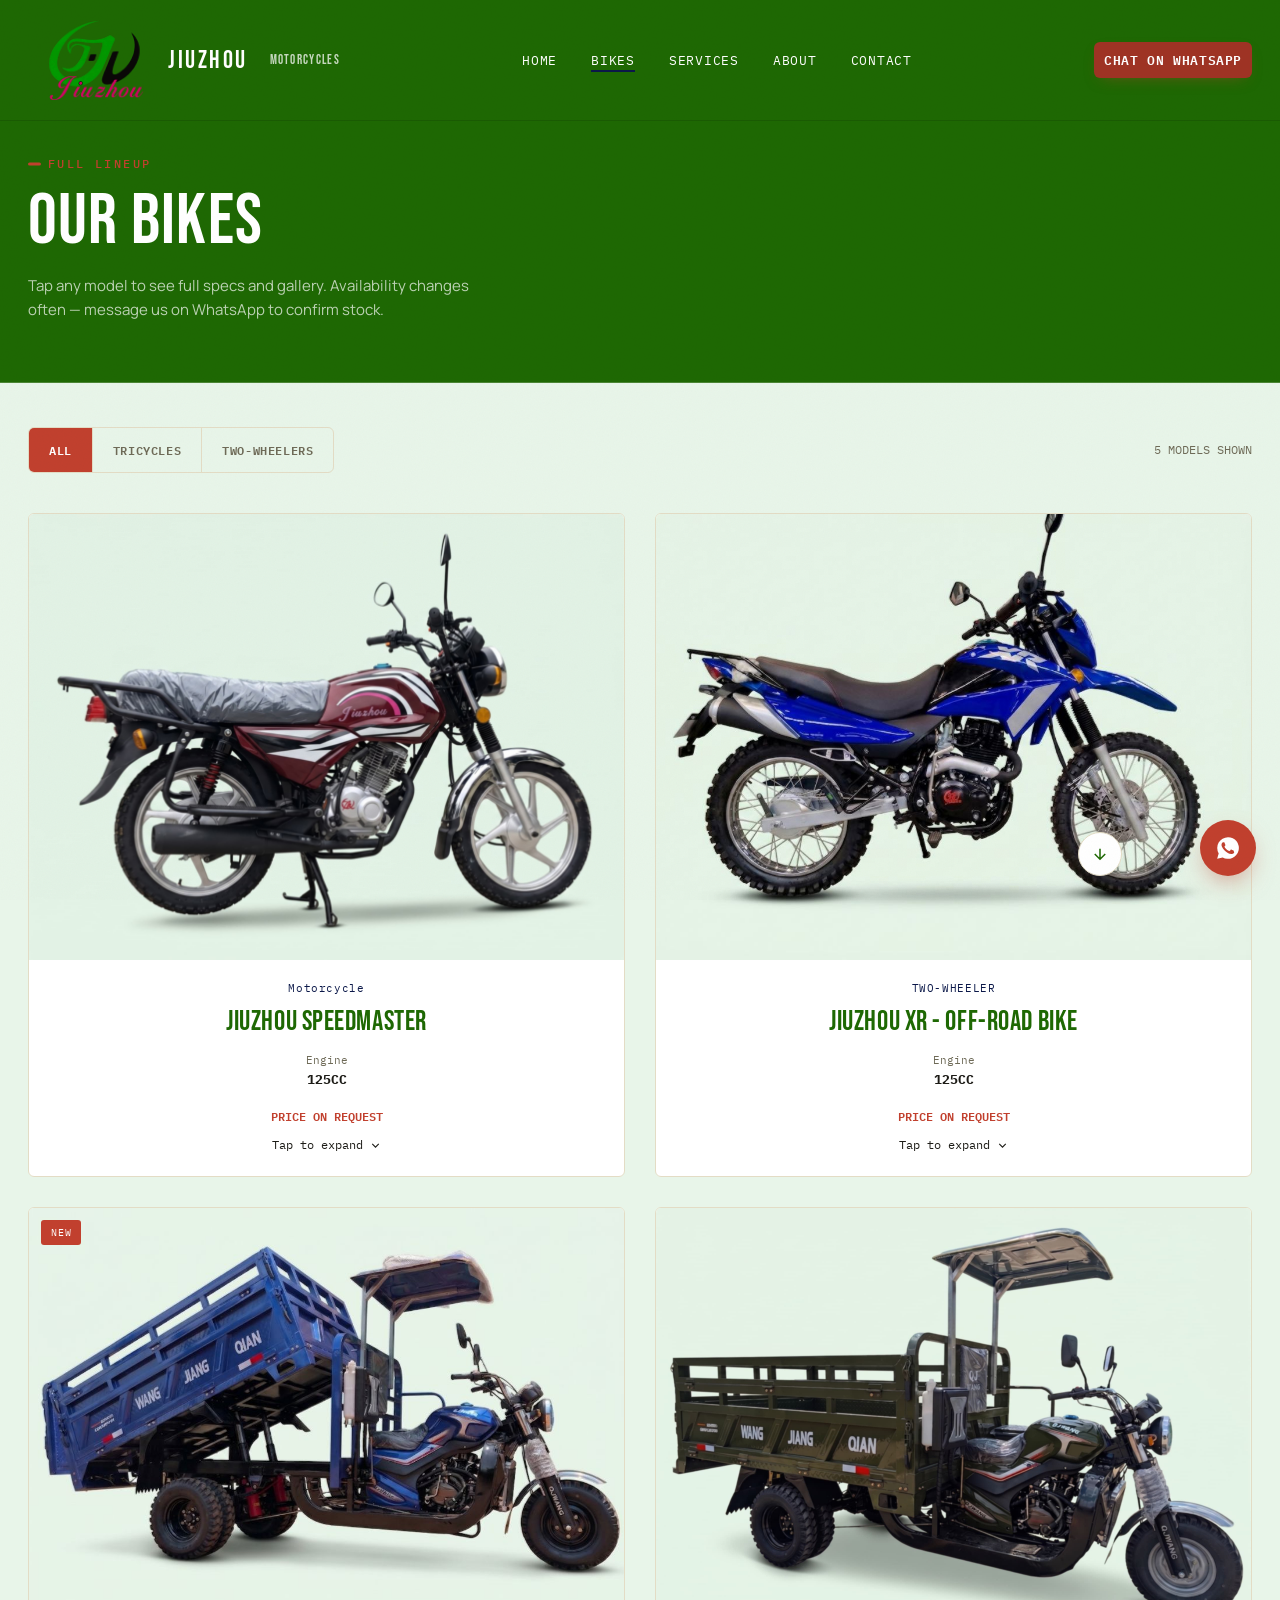
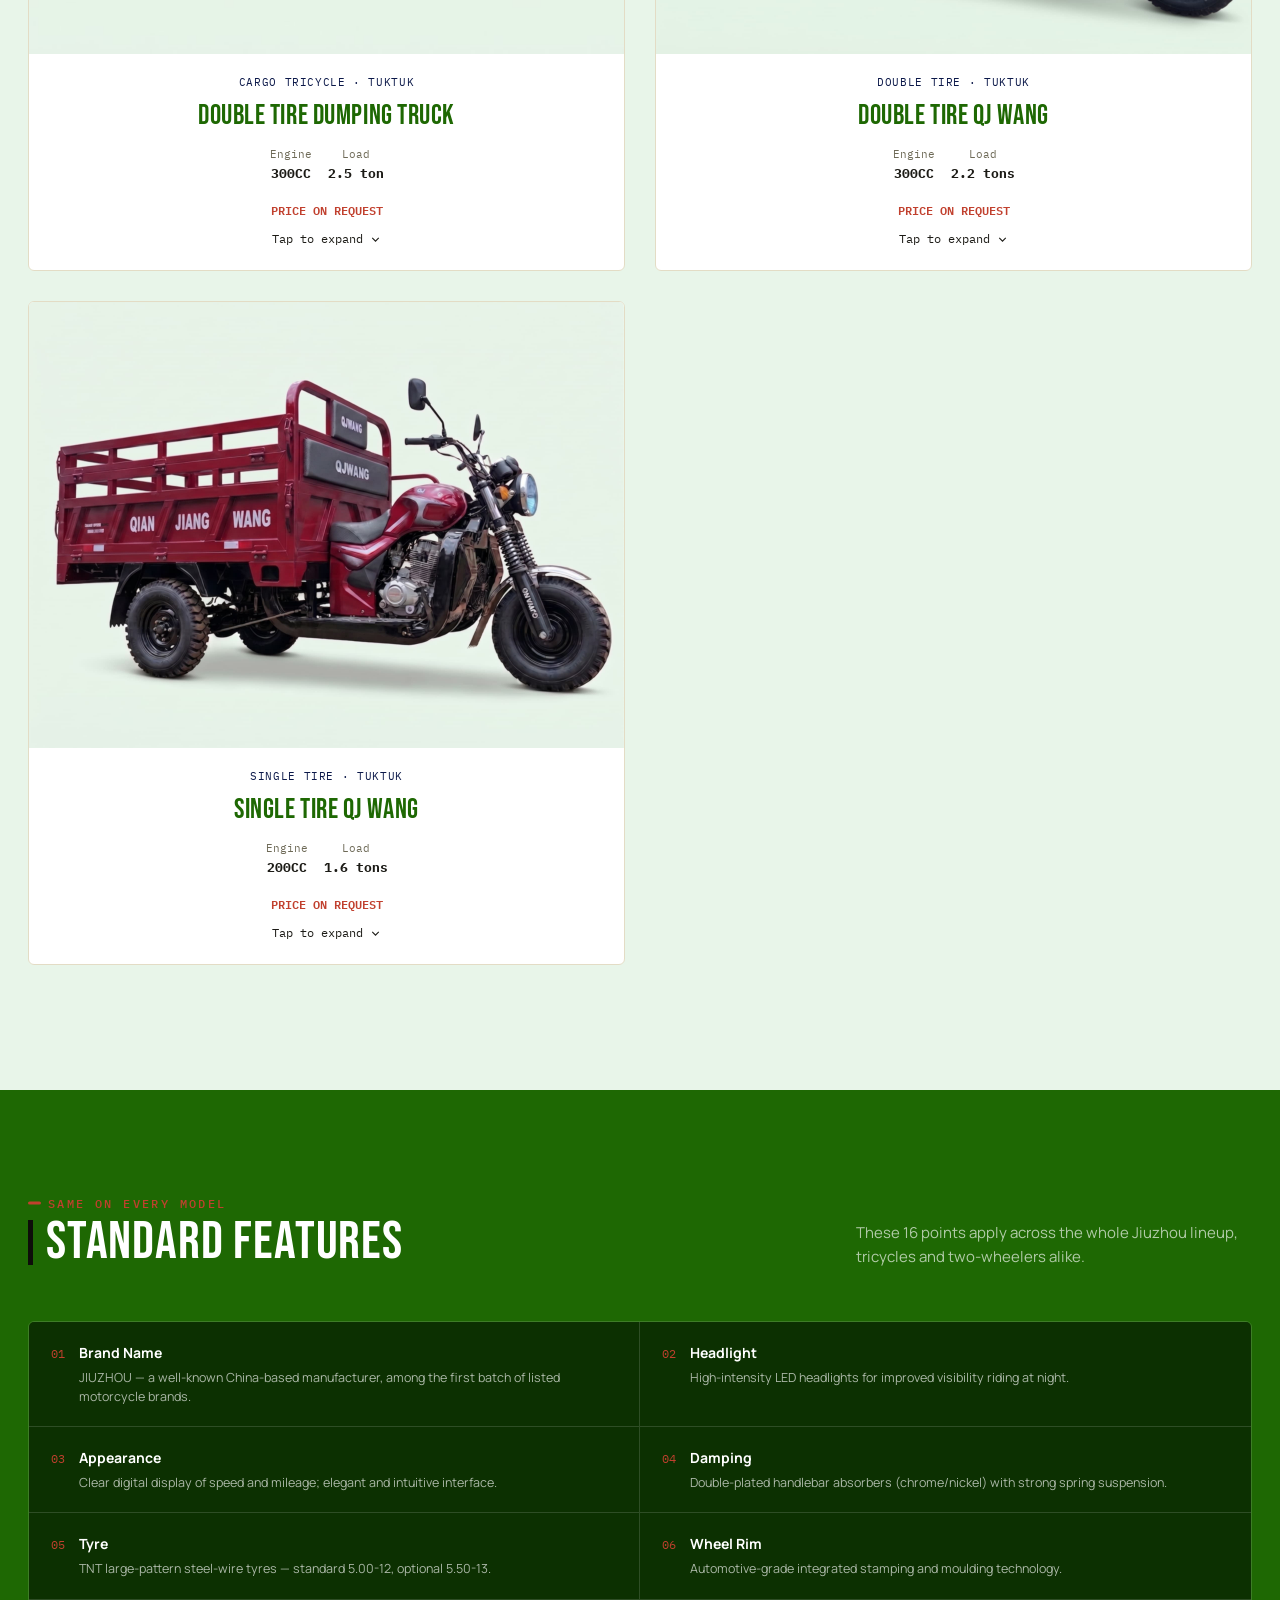
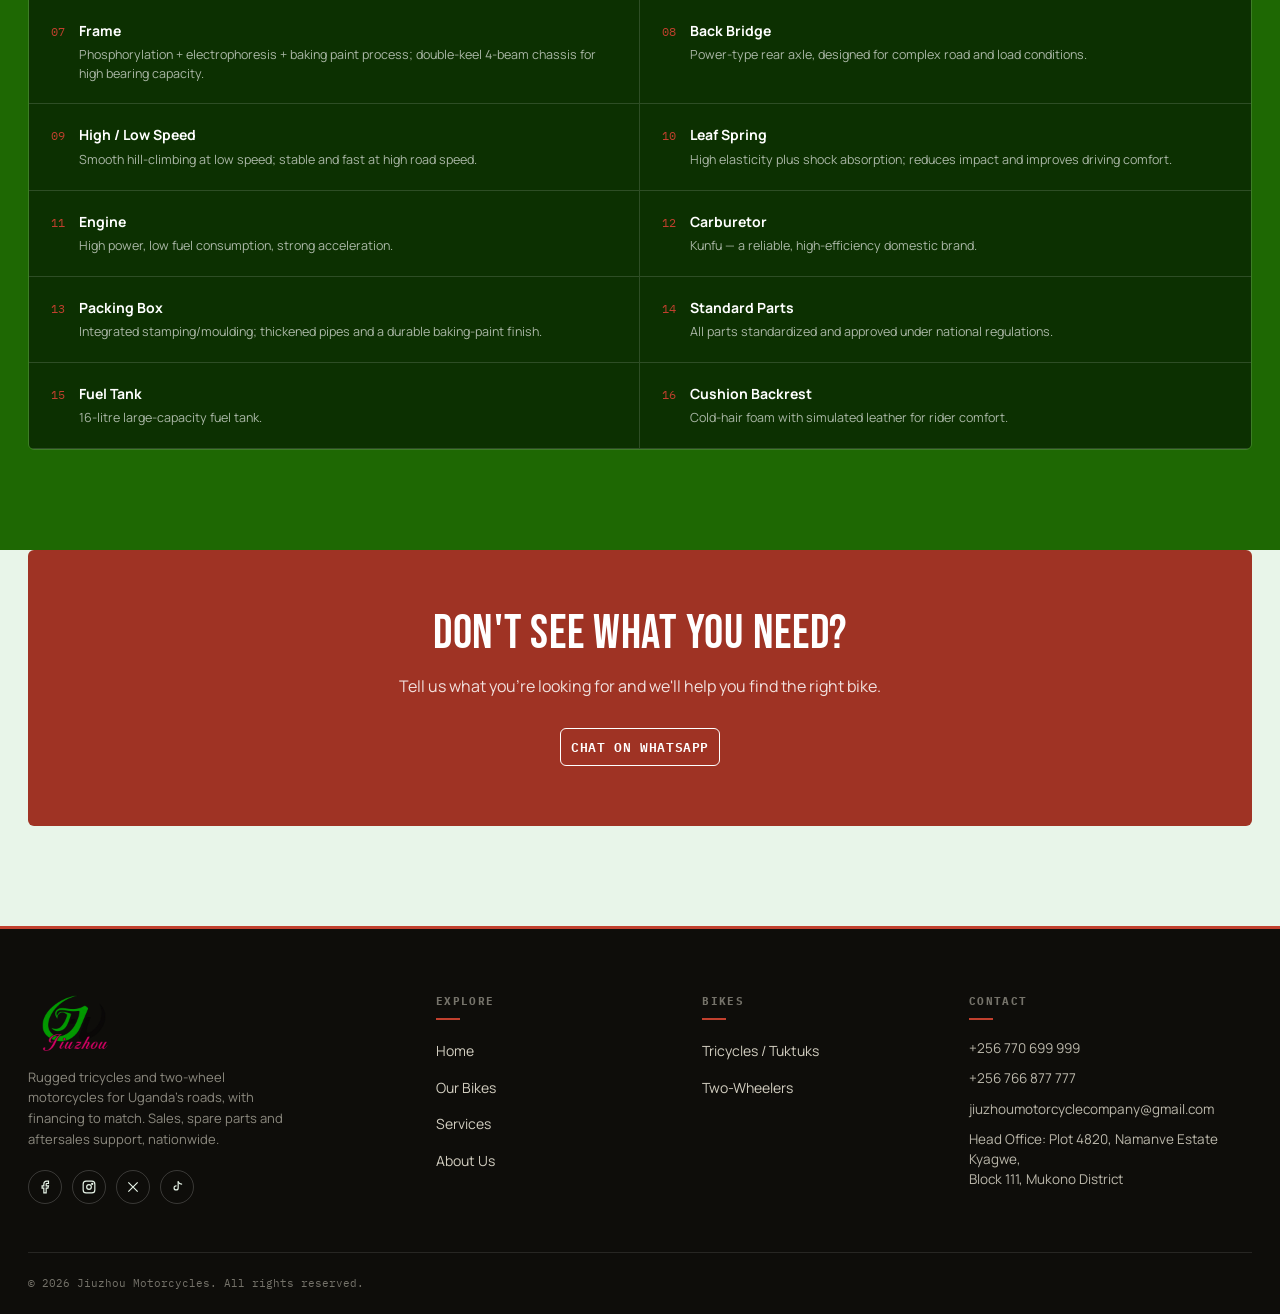
==== commit 271a824e: "edited some text and the specificatiuons" ====
--- a/products.html
+++ b/products.html
@@ -77,7 +77,7 @@
           <span class="cat mono">Motorcycle</span>
           <h3>Jiuzhou Speedmaster</h3>
           <div class="bike-specs-mini">
-            <div>Engine<strong>150CC</strong></div>
+            <div>Engine<strong>125CC</strong></div>
           </div>
           <div class="bike-body-footer">
             <span class="price-tag">Price on request</span>
@@ -141,7 +141,7 @@
           <span class="cat mono">TWO-WHEELER</span>
           <h3>Jiuzhou XR - Off-road bike</h3>
           <div class="bike-specs-mini">
-            <div>Engine<strong>150CC</strong></div>
+            <div>Engine<strong>125CC</strong></div>
           </div>
           <div class="bike-body-footer">
             <span class="price-tag">Price on request</span>
@@ -176,7 +176,7 @@
               <div class="dossier-pane active" data-pane="specs">
                 <table class="spec-table">
                   <tr><td colspan="2" style="padding-top:0; color:var(--green); font-weight:700; letter-spacing:0.06em;">MAIN TECHNICAL PARAMETERS</td></tr>
-                  <tr><td>Engine</td><td>150CC</td></tr>
+                  <tr><td>Engine</td><td>125CC</td></tr>
                   <tr><td>Fuel Consumption</td><td>1.8L / 100km</td></tr>
                   <tr><td>Max Speed</td><td>120 km/h</td></tr>
                   <tr><td>Key Technical Upgrades</td><td>Oil-cooled version enhanced heat control </br> improved performance </br> increased durability. </td></tr>
@@ -209,7 +209,7 @@
         <h3>Double Tire Dumping Truck</h3>
         <div class="bike-specs-mini">
           <div>Engine<strong>300CC</strong></div>
-          <div>Load<strong>2.2 ton</strong></div>
+          <div>Load<strong>2.5 ton</strong></div>
         </div>
         <div class="bike-body-footer">
           <span class="price-tag">Price on request</span>
@@ -279,7 +279,7 @@
           <h3>Double Tire QJ Wang</h3>
           <div class="bike-specs-mini">
             <div>Engine<strong>300CC</strong></div>
-            <div>Load<strong>2.5 tons</strong></div>
+            <div>Load<strong>2.2 tons</strong></div>
           </div>
           <div class="bike-body-footer">
             <span class="price-tag">Price on request</span>
@@ -338,7 +338,7 @@
         </div>
       </div>
 
-      <!-- ===== Single Tire QJ Wang (Air-Cooling) ===== -->
+      <!-- ===== Single Tire QJ Wang  ===== -->
       <div class="catalog-card reveal" data-id="cargo-200-air" data-type="tricycle">
         <div class="bike-media">
           
@@ -346,7 +346,7 @@
         </div>
         <div class="bike-body">
           <span class="cat mono">SINGLE TIRE &middot; TUKTUK</span>
-          <h3>Single Tire QJ Wang (Air-Cooling)</h3>
+          <h3>Single Tire QJ Wang</h3>
           <div class="bike-specs-mini">
             <div>Engine<strong>200CC</strong></div>
             <div>Load<strong>1.6 tons</strong></div>
@@ -366,14 +366,14 @@
                 <img src="images/bikes/200_red_side.jpg" alt="QJ WANG 200 (Air-Cooled) — main photo">
               </div>
               <div class="dossier-thumbs">
-                <button class="active"><img src="images/bikes/200_green_front.jpg" alt="QJ WANG 200 (Air-Cooled) photo 1"></button>
+                <button class="active"><img src="images/bikes/200_green.jpg" alt="QJ WANG 200 (Air-Cooled) photo 1"></button>
                 <button><img src="images/bikes/200_red_side.jpg" alt="QJ WANG 200 (Air-Cooled) photo 2"></button>
                 <button><img src="images/bikes/200_blue_side.jpg" alt="QJ WANG 200 (Air-Cooled) photo 3"></button>
               </div>
             </div>
             <div class="dossier-info">
               <span class="cat mono">CARGO TRICYCLE &middot; TUKTUK</span>
-              <h3>Single Tire QJ Wang (Air-Cooling)</h3>
+              <h3>Single Tire QJ Wang</h3>
               <div class="dossier-tabs">
                 <!-- <button class="active" data-tab="overview">Overview</button> -->
                 <button class="active" data-tab="specs">Specs</button>
@@ -385,7 +385,7 @@
                 <table class="spec-table">
                   <tr><td colspan="2" style="padding-top:0; color:var(--green); font-weight:700; letter-spacing:0.06em;">MAIN TECHNICAL PARAMETERS</td></tr>
                   <tr><td>Engine</td><td>200CC</td></tr>
-                  <tr><td>Cooling System</td><td>Air-cooled</td></tr>
+                  <tr><td>Cooling System</td><td>Air-cooled & Radiator Water-cooled</td></tr>
                   <tr><td>Body Size (W &times; L, m)</td><td>2.00 × 1.30</td></tr>
                   <tr><td>Max Speed</td><td>160 km/h</td></tr>
                   <tr><td>Carrying Capacity (incl. rider)</td><td>1.6 tons</td></tr>
--- a/css/style.css
+++ b/css/style.css
@@ -231,22 +231,7 @@
 @media (prefers-reduced-motion:reduce){.ticker-track{animation:none;}}
 
 /* ---------- hero ---------- */
-/* .hero{
-  position:relative;
-  padding:170px 0 120px;
-  min-height:600px;
-  display:flex;
-  align-items:center;
-  background:
-    linear-gradient(100deg, rgba(15,14,10,0.82) 0%, rgba(15,14,10,0.5) 5%, rgba(15,14,10,0.2) 10%),
-url("../images/offer.jpg") center center / cover no-repeat,
-    var(--black);
-}
-@media (max-width:700px){.hero{padding:140px 0 70px; min-height:480px;}}.hero-grid-lines{
-  position:absolute; inset:0; pointer-events:none; opacity:0.55;
-  background-image:linear-gradient(var(--line) 1px, transparent 1px), linear-gradient(90deg, var(--line) 1px, transparent 1px);
-  background-size:64px 64px; mask-image:linear-gradient(180deg, transparent, rgba(0,0,0,0.4) 35%, transparent 88%);
-} */
+
  .hero{
   position:relative;
   padding:170px 0 120px;
@@ -293,30 +278,40 @@
 }
 .hero-note svg{width:15px; height:15px; color:var(--red);}
 @media (max-width:640px){.hero-note{display:none;}}
-
-/* image banner — grounded, tag moved up top with red for contrast */
-/* .hero-banner{
-  position:relative; border-radius:10px; overflow:hidden; aspect-ratio:6/5.2;
-  box-shadow:0 30px 60px -30px rgba(0,0,0,0.45); border:1px solid var(--line);
-  background:linear-gradient(180deg, rgba(255,255,255,0.05), transparent 40%);
-  display:flex; align-items:center; justify-content:center;
-}
-.hero-banner img{
-  width:100%; height:100%; object-fit:cover; display:block;
-}
-.hero-banner::after{
-  content:''; position:absolute; left:8%; right:8%; bottom:5%; height:12%;
-  background:radial-gradient(ellipse, transparent 70%);
-  filter:blur(6px); pointer-events:none;
-}
-.hero-banner-tag{
-  position:absolute; top:16px; left:16px; background:var(--red); color:#fff;
-  font-family:'IBM Plex Mono',monospace; font-size:11px; letter-spacing:0.06em; text-transform:uppercase;
-  padding:8px 14px; border-radius:999px; font-weight:700;
-  box-shadow:0 6px 16px -4px rgba(0,0,0,0.4);
-} */
 .hero-copy{max-width:900px; margin:0 auto; text-align:center; display:flex; flex-direction:column; gap:16px; justify-content:space-between;}
 .hero-ctas{justify-content:space-between;}
+
+.hero-offer{
+  margin:24px auto 0; max-width:400px; text-align:center;
+  background:rgba(0,0,0,0.4); border:1px solid rgba(255,255,255,0.18);
+  backdrop-filter:blur(1px); border-radius:18px; padding:24px 24px 22px;
+}
+.hero-offer-kicker{
+  display:inline-block; font-family:'IBM Plex Mono',monospace; font-size:10.5px; font-weight:700;
+  letter-spacing:0.16em; text-transform:uppercase; color:var(--red);
+  background:rgba(255,255,255,0.12); padding:5px 12px; border-radius:999px; margin-bottom:10px;
+}
+.hero-offer-headline{
+  font-family:'Bebas Neue',sans-serif; font-size:clamp(24px,3.6vw,32px); color:#fff;
+  text-transform:uppercase; line-height:1.05; margin-bottom:10px;
+}
+.hero-offer-pitch{
+  font-size:14px; color:rgba(255,255,255,0.9); line-height:1.5; margin-bottom:14px;
+}
+.hero-offer-pitch strong{color:var(--red); font-weight:800; font-size:25px;}
+.hero-offer-illo{width:100px; height:auto; color:#fff; margin:0 auto 16px; display:block;}
+.hero-offer-cta{
+  display:inline-flex; align-items:center; gap:8px;
+  font-family:'IBM Plex Mono',monospace; font-size:12px; font-weight:700; letter-spacing:0.05em; text-transform:uppercase;
+  color:#fff; background:var(--red); padding:12px 22px; border-radius:999px;
+  box-shadow:0 10px 22px -8px rgba(193,64,46,0.55);
+  transition:background .2s ease, transform .2s ease;
+}
+.hero-offer-cta:hover{background:var(--red-dark); transform:translateY(-2px);}
+.hero-offer-cta svg{width:14px; height:14px;}
+@media (max-width:640px){
+  .hero-offer{padding:20px 18px 20px; max-width:320px;}
+}
 @media (max-width:900px){
   .hero-copy{max-width:100%; padding:0 16px; }
 }
@@ -372,29 +367,57 @@
 .financing{
   background:var(--green); color:var(--bg);
   border-radius:var(--radius);
-  padding:48px; display:grid; grid-template-columns:1.1fr 1fr; gap:40px; align-items:center;
-}
+  padding:48px; display:grid; grid-template-columns:1.1fr 1fr; gap:48px; align-items:start;
+}
+.financing-left, .financing-right{display:flex; flex-direction:column;}
 .financing h3{font-size:clamp(26px,3.4vw,36px); text-transform:uppercase; margin-bottom:14px; color:#fff;}
-.financing p{color:rgba(244,240,224,0.75); font-size:14.5px; max-width:46ch;}
-.partner-row{display:grid;grid-template-columns:repeat(3,1fr); gap:14px;}
-.partner-logo{background:var(--bg); border:1px solid rgba(255,255,255,0.14);  border-radius:4px;height:68px;
-  display:flex;
-  align-items:center;
-  justify-content:center;
-  padding:8px 10px;
-  overflow:hidden; /* prevents image overflow */
-}
-
-.partner-logo img{
-  max-width:130%;
-  max-height:150%;
-  object-fit:contain; /* keeps image proportions */
-}
+.financing-left p{color:rgba(244,240,224,0.75); font-size:14.5px; max-width:46ch; margin-bottom:22px;}
+.financing-left .btn-red{align-self:flex-start;}
+
+.partner-heading{
+  font-family:'Bebas Neue',sans-serif; font-size:22px; text-transform:uppercase; color:#fff;
+  letter-spacing:0.01em; margin-bottom:18px;
+}
+.partner-row{display:grid; grid-template-columns:repeat(3,1fr); gap:14px;}
+@media (max-width:900px){
+  .partner-row{grid-template-columns:1fr;}
+}
+.partner-logo{
+  border-radius:8px; height:72px; overflow:hidden;
+  display:flex; align-items:center; justify-content:center;
+}
+.partner-logo img{width:100%; height:100%; object-fit:cover; display:block;}
+
+.financing-prices{display:grid; grid-template-columns:1fr 1fr; gap:16px; margin-top:24px;}
+.fin-price-card{
+  position:relative; overflow:hidden;
+  background:#fff; color:var(--ink); border-radius:14px; padding:22px 20px 20px;
+  display:flex; flex-direction:column; gap:4px;
+  box-shadow:0 16px 30px -14px rgba(0,0,0,0.4);
+  transition:transform .25s ease, box-shadow .25s ease;
+}
+.fin-price-card:nth-child(1){transform:rotate(-1.2deg);}
+.fin-price-card:nth-child(2){transform:rotate(1.2deg);}
+.fin-price-card:hover{transform:rotate(0deg) translateY(-6px); box-shadow:0 22px 40px -16px rgba(0,0,0,0.5);}
+.fin-price-card::before{
+  content:""; position:absolute; top:0; left:0; right:0; height:6px; background:var(--red);
+}
+.fp-icon{
+  width:46px; height:46px; color:#fff; background:var(--green); border-radius:12px;
+  display:flex; align-items:center; justify-content:center; padding:10px; margin-bottom:10px;
+}
+.fp-icon svg{width:100%; height:100%;}
+.fp-label{font-family:'IBM Plex Mono',monospace; font-size:11px; letter-spacing:0.08em; text-transform:uppercase; color:var(--muted);}
+.fp-amount{font-family:'Bebas Neue',sans-serif; font-size:30px; color:var(--green); margin-top:2px; line-height:1;}
+.fp-note{font-size:12.5px; color:var(--muted); margin-top:4px;}
 
 @media (max-width:860px){
-  .financing{
-    grid-template-columns:1fr;
-  }
+  .financing{grid-template-columns:1fr;}
+  .financing-right{margin-top:8px;}
+}
+@media (max-width:560px){
+  .financing-prices{grid-template-columns:1fr;}
+  .fin-price-card:nth-child(1),.fin-price-card:nth-child(2){transform:none;}
 }
 
 .testi-slide:nth-of-type(2) .testi-avatar{background:var(--red);}
@@ -812,4 +835,32 @@
 .black-section h4, .black-section h5{color:#fff;}
 .black-section .standard-item{border-left:4px solid var(--red);}
 .black-section .standard-item .idx{color:var(--red);}
-.black-section .standard-item:hover{border-color:var(--red);}+.black-section .standard-item:hover{border-color:var(--red);}
+
+
+.financing-prices{display:grid; grid-template-columns:1fr 1fr; gap:16px; margin-top:24px;}
+.fin-price-card{
+  position:relative; overflow:hidden;
+  background:#fff; color:var(--ink); border-radius:14px; padding:22px 20px 20px;
+  display:flex; flex-direction:column; gap:4px;
+  box-shadow:0 16px 30px -14px rgba(0,0,0,0.4);
+  transition:transform .25s ease, box-shadow .25s ease;
+}
+.fin-price-card:nth-child(1){transform:rotate(-1.2deg);}
+.fin-price-card:nth-child(2){transform:rotate(1.2deg);}
+.fin-price-card:hover{transform:rotate(0deg) translateY(-6px); box-shadow:0 22px 40px -16px rgba(0,0,0,0.5);}
+.fin-price-card::before{
+  content:""; position:absolute; top:0; left:0; right:0; height:6px; background:var(--red);
+}
+.fp-icon{
+  width:46px; height:46px; color:#fff; background:var(--green); border-radius:12px;
+  display:flex; align-items:center; justify-content:center; padding:10px; margin-bottom:10px;
+}
+.fp-icon svg{width:100%; height:100%;}
+.fp-label{font-family:'IBM Plex Mono',monospace; font-size:11px; letter-spacing:0.08em; text-transform:uppercase; color:var(--muted);}
+.fp-amount{font-family:'Bebas Neue',sans-serif; font-size:30px; color:var(--green); margin-top:2px; line-height:1;}
+.fp-note{font-size:12.5px; color:var(--muted); margin-top:4px;}
+@media (max-width:560px){
+  .financing-prices{grid-template-columns:1fr;}
+  .fin-price-card:nth-child(1),.fin-price-card:nth-child(2){transform:none;}
+}
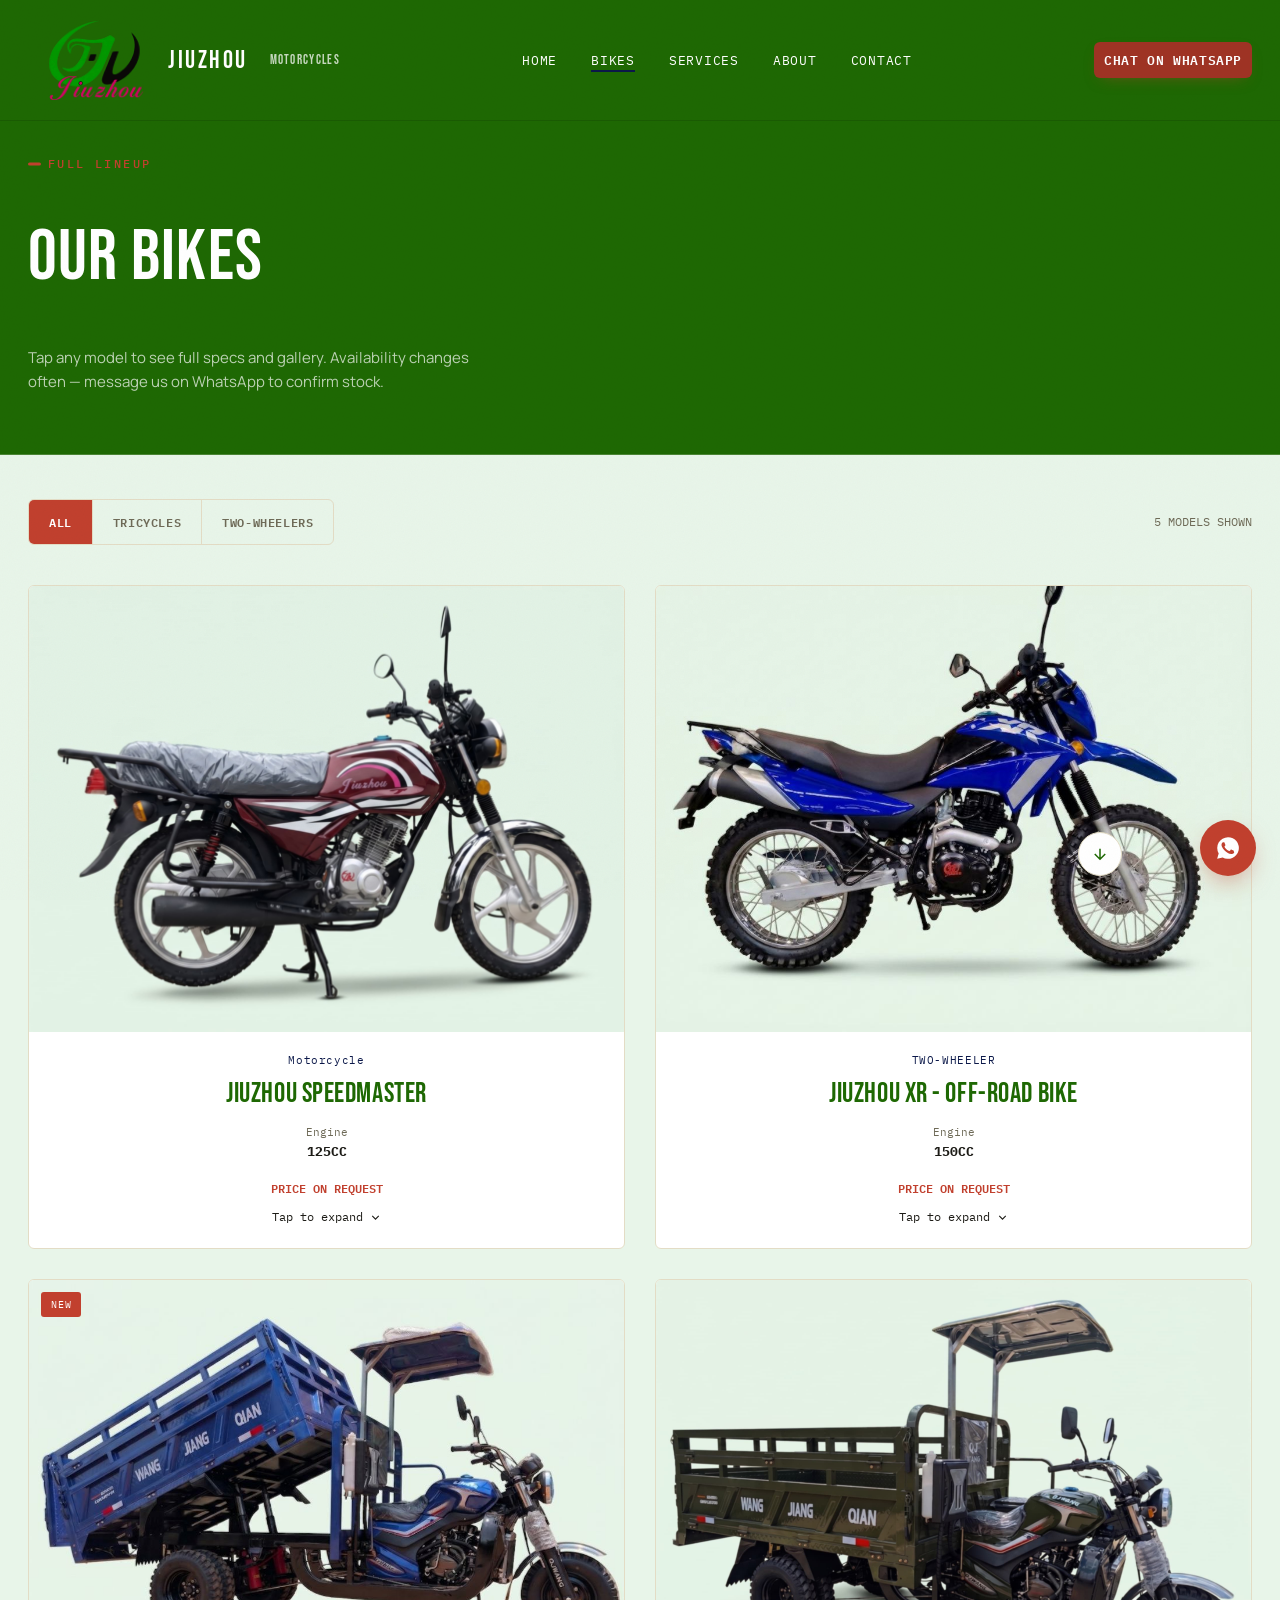
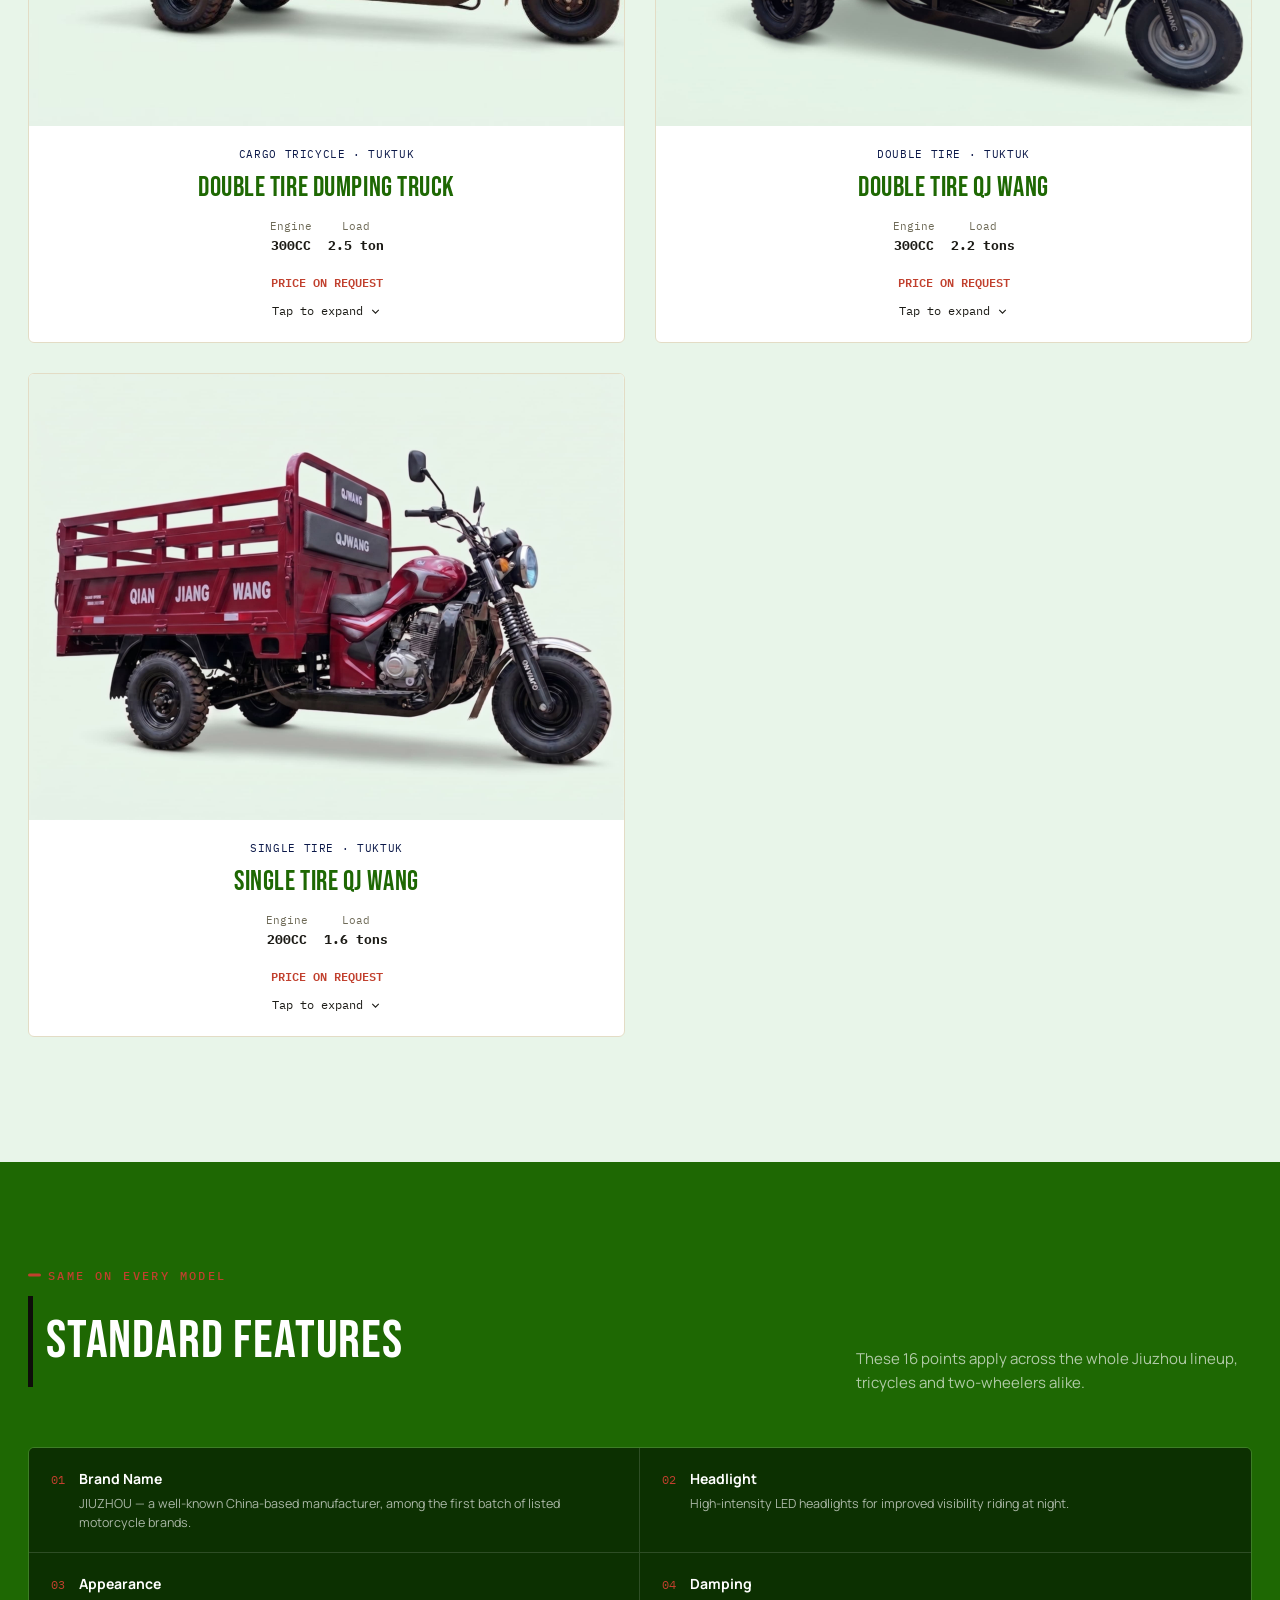
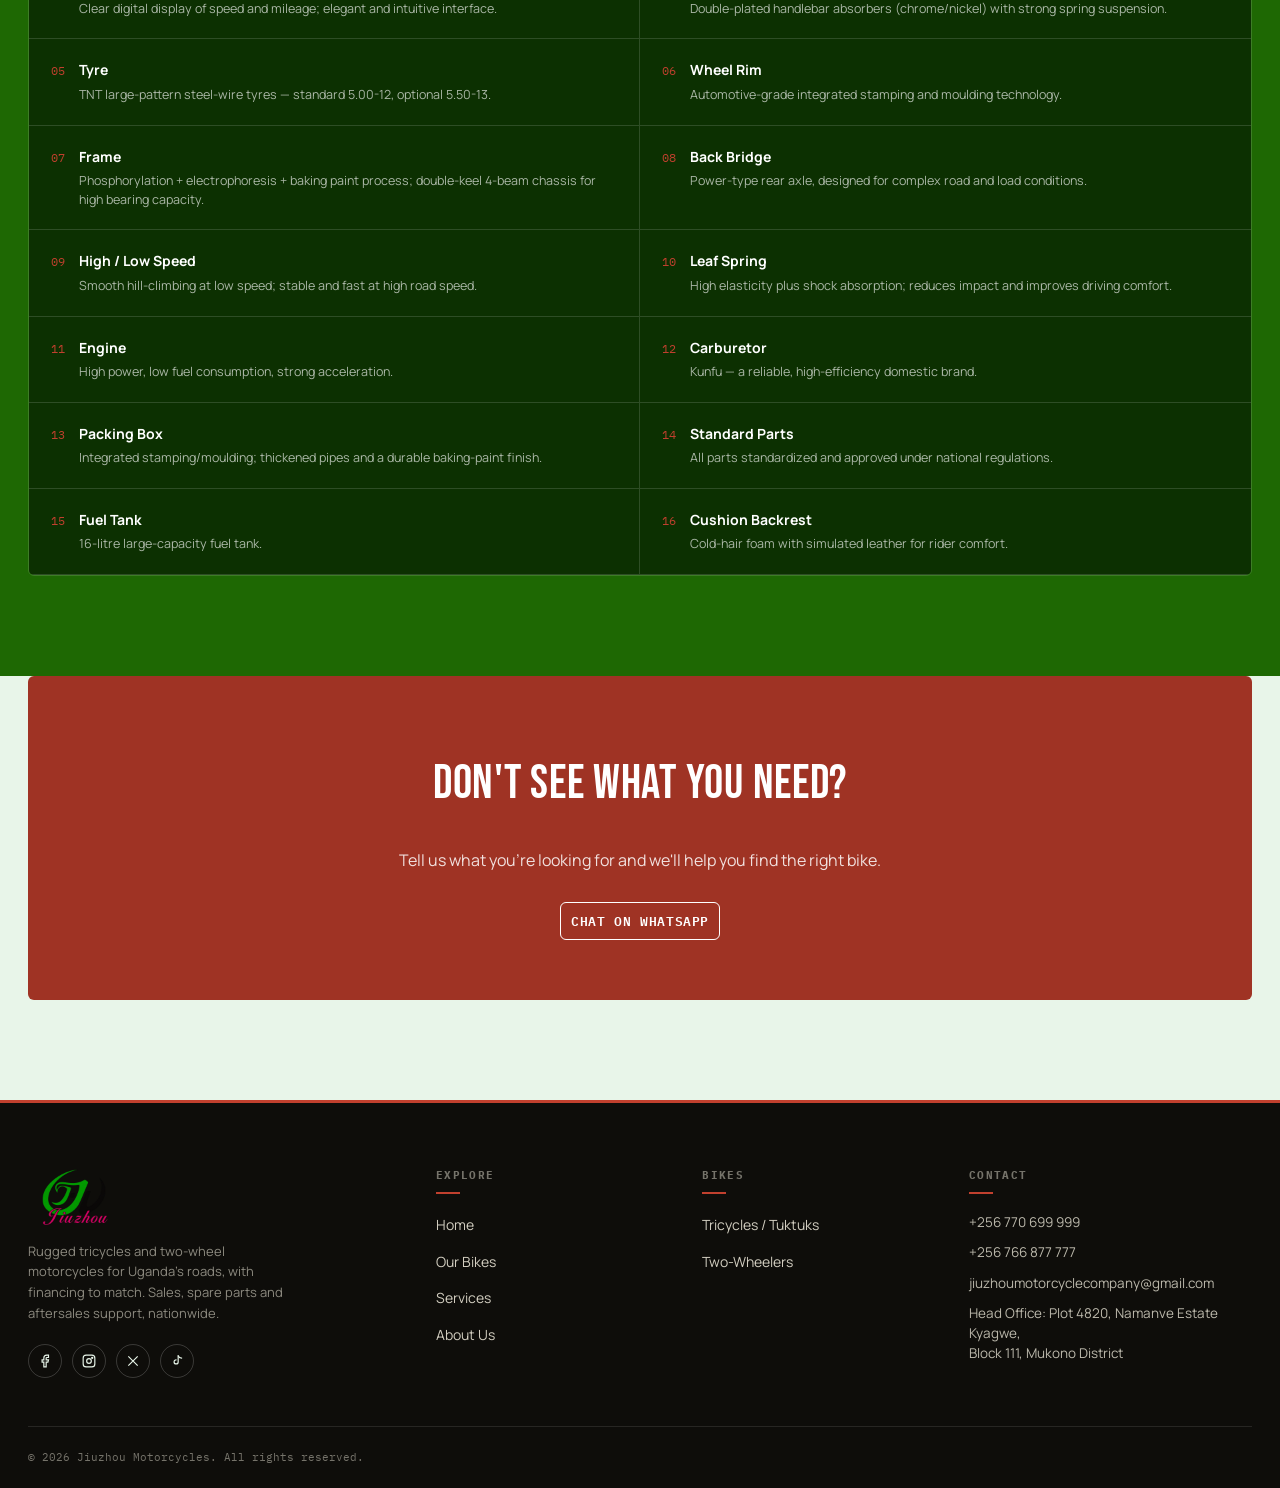
==== commit ac7202e9: "Finalising changes" ====
--- a/products.html
+++ b/products.html
@@ -141,7 +141,7 @@
           <span class="cat mono">TWO-WHEELER</span>
           <h3>Jiuzhou XR - Off-road bike</h3>
           <div class="bike-specs-mini">
-            <div>Engine<strong>125CC</strong></div>
+            <div>Engine<strong>150CC</strong></div>
           </div>
           <div class="bike-body-footer">
             <span class="price-tag">Price on request</span>
@@ -176,7 +176,7 @@
               <div class="dossier-pane active" data-pane="specs">
                 <table class="spec-table">
                   <tr><td colspan="2" style="padding-top:0; color:var(--green); font-weight:700; letter-spacing:0.06em;">MAIN TECHNICAL PARAMETERS</td></tr>
-                  <tr><td>Engine</td><td>125CC</td></tr>
+                  <tr><td>Engine</td><td>150CC</td></tr>
                   <tr><td>Fuel Consumption</td><td>1.8L / 100km</td></tr>
                   <tr><td>Max Speed</td><td>120 km/h</td></tr>
                   <tr><td>Key Technical Upgrades</td><td>Oil-cooled version enhanced heat control </br> improved performance </br> increased durability. </td></tr>
--- a/css/style.css
+++ b/css/style.css
@@ -88,7 +88,7 @@
 h1,h2,h3,.display{
   font-family:'Bebas Neue', sans-serif;
   letter-spacing:0.015em;
-  line-height:1;
+  line-height:2;
   font-weight:400;
 }
 .mono{font-family:'IBM Plex Mono', monospace;}
@@ -231,11 +231,10 @@
 @media (prefers-reduced-motion:reduce){.ticker-track{animation:none;}}
 
 /* ---------- hero ---------- */
-
- .hero{
+.hero{
   position:relative;
-  padding:170px 0 120px;
-  min-height: 680px;
+  padding:90px 0 90px;
+  min-height:680px;
   display:flex;
   align-items:center;
   background:
@@ -252,7 +251,7 @@
     display:flex;
     align-items:flex-end;
     background:
-    linear-gradient(100deg, rgba(15,14,10,0.82) 0%, rgba(15,14,10,0.5) 5%, rgba(15,14,10,0.2) 10%),
+      linear-gradient(100deg, rgba(15,14,10,0.82) 0%, rgba(15,14,10,0.5) 5%, rgba(15,14,10,0.2) 10%),
       url("../images/offer.jpg") center 25% / cover no-repeat,
       var(--black);
   }
@@ -261,15 +260,29 @@
   .hero-ctas{gap:10px;}
   .hero-ctas .btn{padding:10px 16px; font-size:11px;}
 }
+
 .hero-inner{
   position:relative; z-index:2;
 }
-.hero h1{font-size:clamp(40px,5.6vw,68px); color:#fff; text-transform:uppercase;}
+.hero-copy{
+  max-width:700px; margin:0 auto; text-align:center;
+  display:flex; flex-direction:column; gap:16px;
+}
+.hero h1{font-size:clamp(40px,5.6vw,68px); color:#fff; text-transform:uppercase; line-height:1.05;}
 .hero h1 em{font-style:normal; color:var(--red); position:relative; display:inline-block;}
 .hero p.lede{font-size:16.5px; color:rgba(255,255,255,0.85); max-width:48ch; margin:20px 0 30px;}
-.hero-ctas{display:flex; gap:16px; flex-wrap:wrap; align-items:center; position:relative;}
-
-/* badge instead of cursive script — matches body font, not Caveat */
+
+.hero-ctas{
+  display:flex; gap:16px; flex-wrap:wrap; align-items:center; justify-content:center; position:relative;
+}
+.btn-loan{
+  display:inline-flex; margin:6px auto 0;
+  background:rgba(255,255,255,0.12); color:#fff; border:1.5px solid rgba(255,255,255,0.4);
+  backdrop-filter:blur(4px);
+  font-size:14px; padding:16px 30px;
+  
+}
+.btn-loan:hover{background:var(--red-dark); transform:translateY(-2px);}
 .hero-note{
   display:inline-flex; align-items:center; gap:8px;
   font-family:'IBM Plex Mono', monospace; font-size:12px; font-weight:600; letter-spacing:0.04em;
@@ -278,44 +291,10 @@
 }
 .hero-note svg{width:15px; height:15px; color:var(--red);}
 @media (max-width:640px){.hero-note{display:none;}}
-.hero-copy{max-width:900px; margin:0 auto; text-align:center; display:flex; flex-direction:column; gap:16px; justify-content:space-between;}
-.hero-ctas{justify-content:space-between;}
-
-.hero-offer{
-  margin:24px auto 0; max-width:400px; text-align:center;
-  background:rgba(0,0,0,0.4); border:1px solid rgba(255,255,255,0.18);
-  backdrop-filter:blur(1px); border-radius:18px; padding:24px 24px 22px;
-}
-.hero-offer-kicker{
-  display:inline-block; font-family:'IBM Plex Mono',monospace; font-size:10.5px; font-weight:700;
-  letter-spacing:0.16em; text-transform:uppercase; color:var(--red);
-  background:rgba(255,255,255,0.12); padding:5px 12px; border-radius:999px; margin-bottom:10px;
-}
-.hero-offer-headline{
-  font-family:'Bebas Neue',sans-serif; font-size:clamp(24px,3.6vw,32px); color:#fff;
-  text-transform:uppercase; line-height:1.05; margin-bottom:10px;
-}
-.hero-offer-pitch{
-  font-size:14px; color:rgba(255,255,255,0.9); line-height:1.5; margin-bottom:14px;
-}
-.hero-offer-pitch strong{color:var(--red); font-weight:800; font-size:25px;}
-.hero-offer-illo{width:100px; height:auto; color:#fff; margin:0 auto 16px; display:block;}
-.hero-offer-cta{
-  display:inline-flex; align-items:center; gap:8px;
-  font-family:'IBM Plex Mono',monospace; font-size:12px; font-weight:700; letter-spacing:0.05em; text-transform:uppercase;
-  color:#fff; background:var(--red); padding:12px 22px; border-radius:999px;
-  box-shadow:0 10px 22px -8px rgba(193,64,46,0.55);
-  transition:background .2s ease, transform .2s ease;
-}
-.hero-offer-cta:hover{background:var(--red-dark); transform:translateY(-2px);}
-.hero-offer-cta svg{width:14px; height:14px;}
-@media (max-width:640px){
-  .hero-offer{padding:20px 18px 20px; max-width:320px;}
-}
+
 @media (max-width:900px){
-  .hero-copy{max-width:100%; padding:0 16px; }
-}
-
+  .hero-copy{max-width:100%; padding:0 16px;}
+}
 /* ---------- stats ---------- */
 .stats{background:var(--green); border-top:3px solid var(--red);}
 .stats .wrap{display:grid; grid-template-columns:repeat(4,1fr);}
@@ -367,8 +346,10 @@
 .financing{
   background:var(--green); color:var(--bg);
   border-radius:var(--radius);
-  padding:48px; display:grid; grid-template-columns:1.1fr 1fr; gap:48px; align-items:start;
-}
+  padding:48px; display:flex; flex-direction:column; align-items:center; text-align:center;
+}
+.financing-left{align-items:center;}
+.financing-left .btn-red{align-self:center;}
 .financing-left, .financing-right{display:flex; flex-direction:column;}
 .financing h3{font-size:clamp(26px,3.4vw,36px); text-transform:uppercase; margin-bottom:14px; color:#fff;}
 .financing-left p{color:rgba(244,240,224,0.75); font-size:14.5px; max-width:46ch; margin-bottom:22px;}
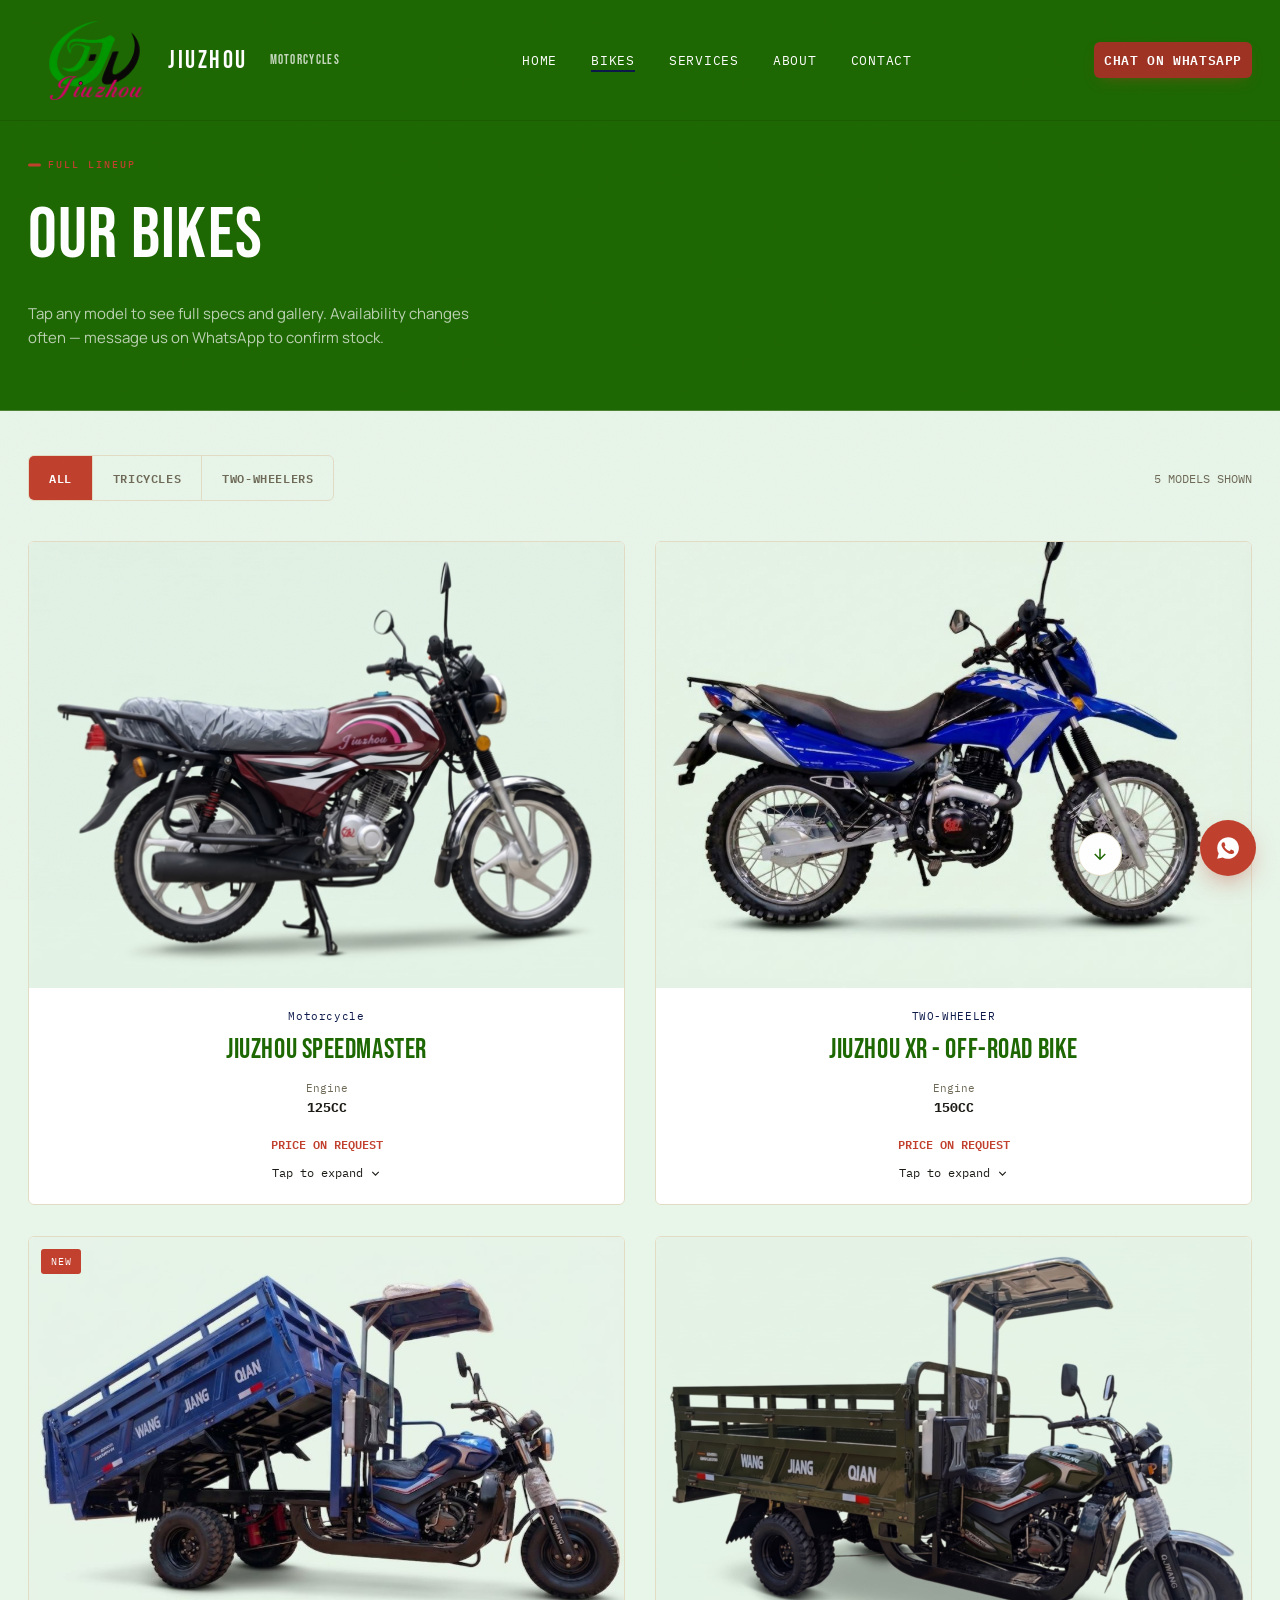
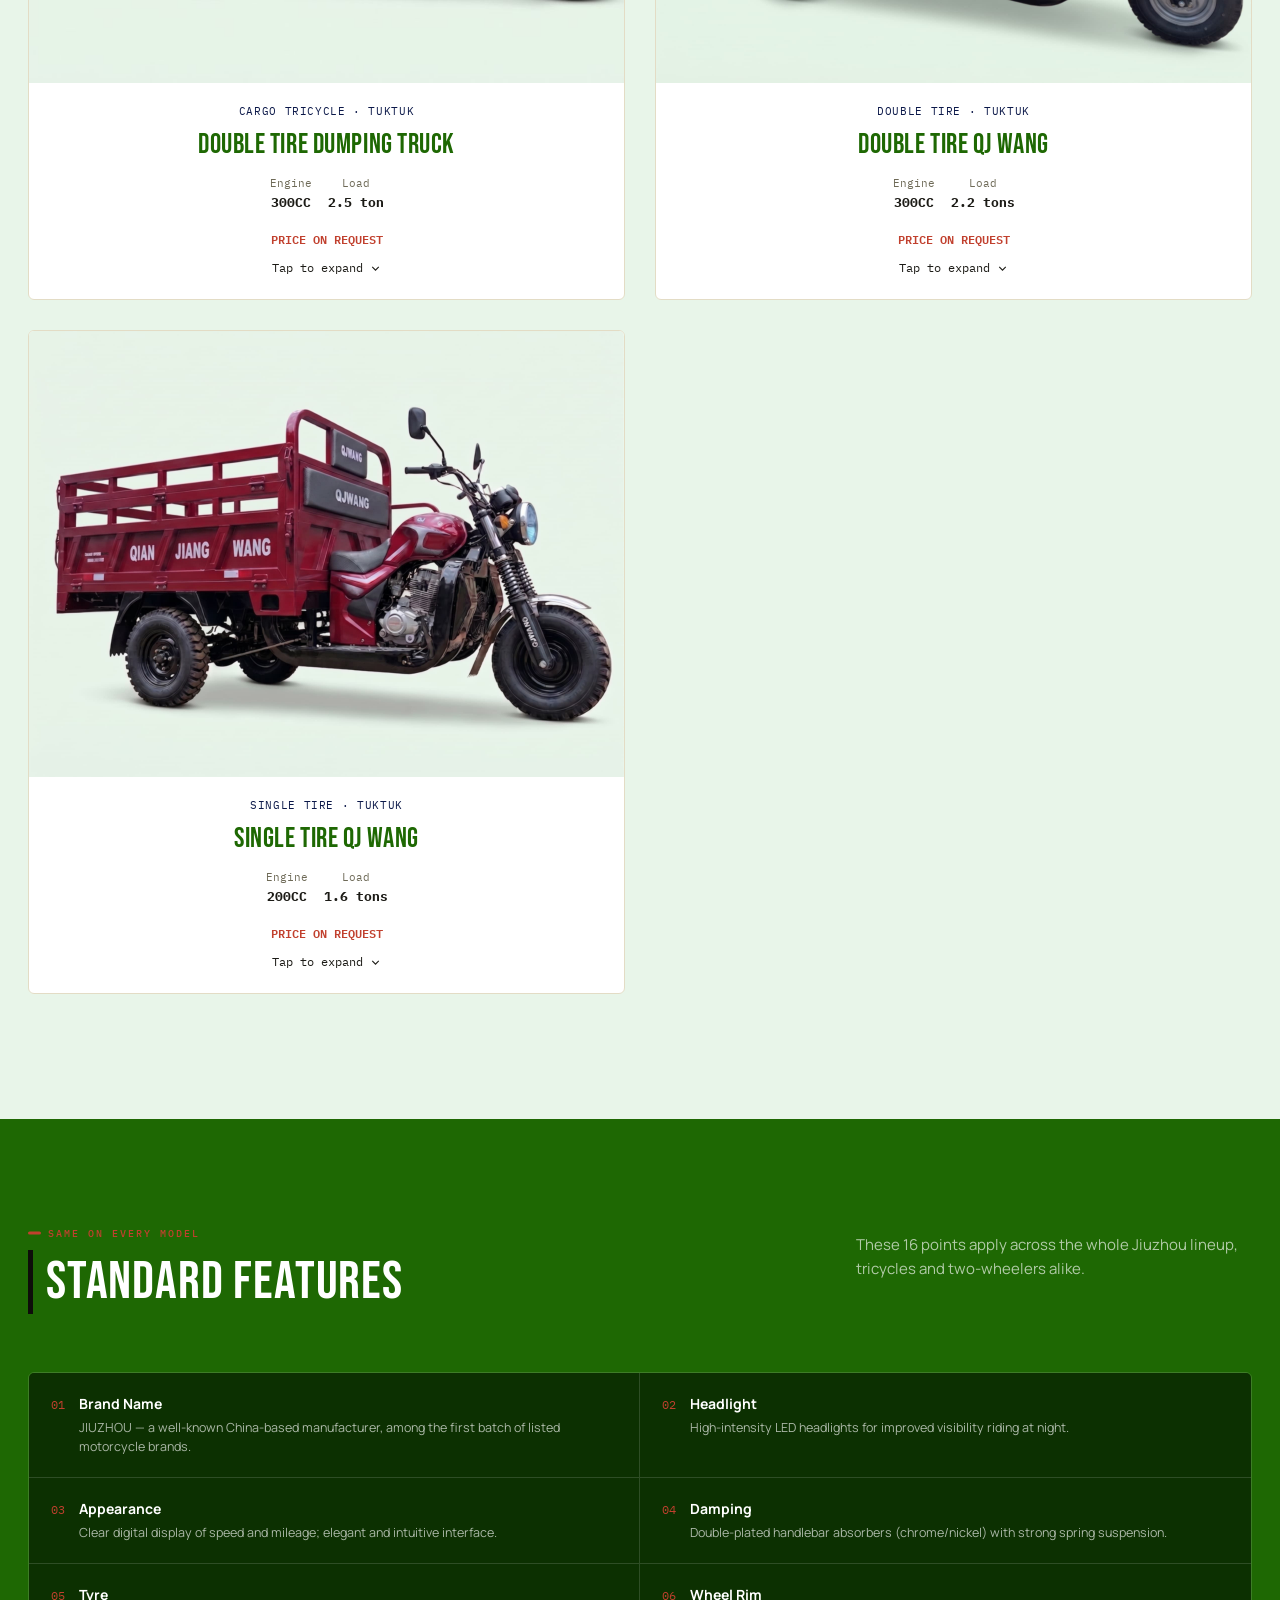
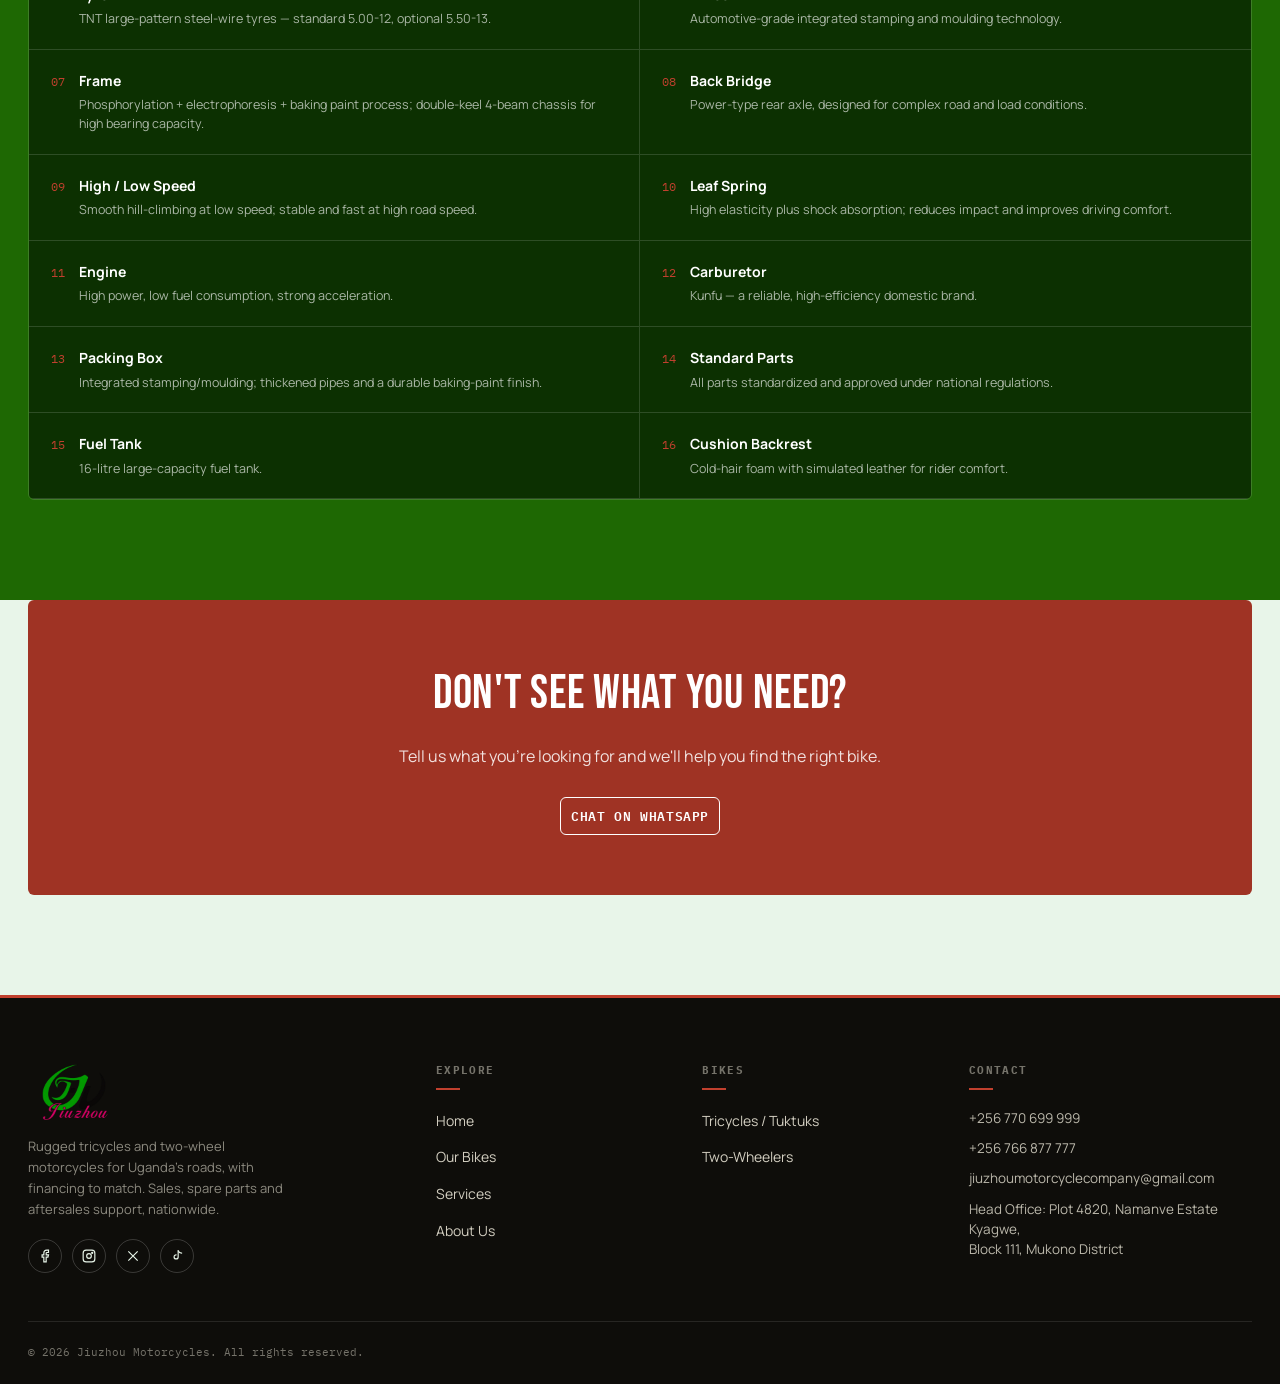
==== commit 94354a91: "finaal change" ====
--- a/products.html
+++ b/products.html
@@ -42,7 +42,7 @@
       </ul>
     </nav>
     <div class="nav-actions">
-      <a class="btn btn-red" href="https://wa.me/256740488173" target="_blank" rel="noopener">Chat on WhatsApp</a>
+      <a class="btn btn-red" href="https://wa.me/256766877777" target="_blank" rel="noopener">Chat on WhatsApp</a>
     </div>
   </div>
 </header>
@@ -123,7 +123,7 @@
                 <h4>Interested in the Jiuzhou Speedmaster?</h4>
                 <p>Chat with our team for current pricing, financing options and availability.</p>
                 <div class="dossier-footer" style="margin-top:0;">
-                  <a href="https://wa.me/256740488173" target="_blank" rel="noopener" class="btn btn-red">Enquire on WhatsApp</a>
+                  <a href="https://wa.me/256766877777" target="_blank" rel="noopener" class="btn btn-red">Enquire on WhatsApp</a>
                   <a href="tel:+256770699999" class="btn btn-outline">Call Us</a>
                 </div>
               </div>
@@ -188,7 +188,7 @@
                 <h4>Interested in the Jiuzhou XR - Off-road bike?</h4>
                 <p>Chat with our team for current pricing, financing options and availability.</p>
                 <div class="dossier-footer" style="margin-top:0;">
-                  <a href="https://wa.me/256740488173" target="_blank" rel="noopener" class="btn btn-red">Enquire on WhatsApp</a>
+                  <a href="https://wa.me/256766877777" target="_blank" rel="noopener" class="btn btn-red">Enquire on WhatsApp</a>
                   <a href="tel:+256770699999" class="btn btn-outline">Call Us</a>
                 </div>
               </div>
@@ -259,7 +259,7 @@
                 <h4>Interested in the Double Tire QJ Wang (Radiator Water-Cooled)?</h4>
                 <p>Chat with our team for current pricing, financing options and availability.</p>
                 <div class="dossier-footer" style="margin-top:0;">
-                  <a href="https://wa.me/256740488173" target="_blank" rel="noopener" class="btn btn-red">Enquire on WhatsApp</a>
+                  <a href="https://wa.me/256766877777" target="_blank" rel="noopener" class="btn btn-red">Enquire on WhatsApp</a>
                   <a href="tel:+256770699999" class="btn btn-outline">Call Us</a>
                 </div>
               </div>
@@ -329,7 +329,7 @@
                 <h4>Interested in the Double Tire QJ Wang?</h4>
                 <p>Chat with our team for current pricing, financing options and availability.</p>
                 <div class="dossier-footer" style="margin-top:0;">
-                  <a href="https://wa.me/256740488173" target="_blank" rel="noopener" class="btn btn-red">Enquire on WhatsApp</a>
+                  <a href="https://wa.me/256766877777" target="_blank" rel="noopener" class="btn btn-red">Enquire on WhatsApp</a>
                   <a href="tel:+25677069999" class="btn btn-outline">Call Us</a>
                 </div>
               </div>
@@ -398,7 +398,7 @@
                 <h4>Interested in the Single Tire QJ Wang (Air-Cooling)?</h4>
                 <p>Chat with our team for current pricing, financing options and availability.</p>
                 <div class="dossier-footer" style="margin-top:0;">
-                  <a href="https://wa.me/256740488173" target="_blank" rel="noopener" class="btn btn-red">Enquire on WhatsApp</a>
+                  <a href="https://wa.me/256766877777" target="_blank" rel="noopener" class="btn btn-red">Enquire on WhatsApp</a>
                   <a href="tel:+256770699999" class="btn btn-outline">Call Us</a>
                 </div>
               </div>
@@ -466,7 +466,7 @@
                 <h4>Interested in the Single Tire QJ Wang (Water-Cooling) 200?</h4>
                 <p>Chat with our team for current pricing, financing options and availability.</p>
                 <div class="dossier-footer" style="margin-top:0;">
-                  <a href="https://wa.me/256740488173" target="_blank" rel="noopener" class="btn btn-red">Enquire on WhatsApp</a>
+                  <a href="https://wa.me/256766877777" target="_blank" rel="noopener" class="btn btn-red">Enquire on WhatsApp</a>
                   <a href="tel:+256770699999" class="btn btn-outline">Call Us</a>
                 </div>
               </div>
@@ -513,7 +513,7 @@
     <div class="cta-banner reveal">
       <h2>Don't see what you need?</h2>
       <p>Tell us what you're looking for and we'll help you find the right bike.</p>
-      <a href="https://wa.me/256740488173" target="_blank" rel="noopener" class="btn btn-outline">Chat on WhatsApp</a>
+      <a href="https://wa.me/256766877777" target="_blank" rel="noopener" class="btn btn-outline">Chat on WhatsApp</a>
     </div>
   </div>
 </section>
@@ -572,7 +572,7 @@
   </div>
 </footer>
 
-<a href="https://wa.me/256740488173" target="_blank" rel="noopener" class="float-whatsapp" aria-label="Chat on WhatsApp">
+<a href="https://wa.me/256766877777" target="_blank" rel="noopener" class="float-whatsapp" aria-label="Chat on WhatsApp">
   <svg viewBox="0 0 24 24" fill="currentColor"><path d="M12 2a10 10 0 0 0-8.6 15L2 22l5.1-1.3A10 10 0 1 0 12 2zm5.8 14.2c-.2.6-1.4 1.2-2 1.3-.5.1-1.1.1-1.8-.1-.4-.1-1-.3-1.7-.6-3-1.3-4.9-4.3-5.1-4.5-.1-.2-1.2-1.6-1.2-3s.7-2.1 1-2.4c.2-.3.5-.3.7-.3h.5c.2 0 .4 0 .6.5.2.5.7 1.8.8 1.9.1.2.1.3 0 .5-.1.2-.1.3-.3.5-.1.2-.3.4-.4.5-.2.2-.3.3-.1.6.2.3.8 1.3 1.7 2.1 1.2 1 2.1 1.4 2.5 1.5.3.1.5.1.6-.1.2-.2.7-.8.9-1.1.2-.3.4-.2.6-.1.2.1 1.5.7 1.8.8.3.1.5.2.5.3.1.3.1.7-.1 1.2z"/></svg>
 </a>
 
--- a/css/style.css
+++ b/css/style.css
@@ -88,13 +88,13 @@
 h1,h2,h3,.display{
   font-family:'Bebas Neue', sans-serif;
   letter-spacing:0.015em;
-  line-height:2;
-  font-weight:400;
+  line-height:1.4;
+  font-weight:200;
 }
 .mono{font-family:'IBM Plex Mono', monospace;}
 .eyebrow{
   font-family:'IBM Plex Mono', monospace;
-  font-size:12px;
+  font-size:10px;
   letter-spacing:0.2em;
   text-transform:uppercase;
   font-weight:500;
@@ -233,13 +233,13 @@
 /* ---------- hero ---------- */
 .hero{
   position:relative;
-  padding:90px 0 90px;
+  padding:90px 0 30px;
   min-height:680px;
   display:flex;
   align-items:center;
   background:
     linear-gradient(100deg, rgba(15,14,10,0.82) 0%, rgba(15,14,10,0.5) 5%, rgba(15,14,10,0.2) 10%),
-    url("../images/offer.jpg") center 42% / cover no-repeat,
+    url("../images/offer.webp") center 42% / cover no-repeat,
     var(--black);
 }
 
@@ -251,9 +251,9 @@
     display:flex;
     align-items:flex-end;
     background:
-      linear-gradient(100deg, rgba(15,14,10,0.82) 0%, rgba(15,14,10,0.5) 5%, rgba(15,14,10,0.2) 10%),
-      url("../images/offer.jpg") center 25% / cover no-repeat,
-      var(--black);
+      linear-gradient(100deg, rgba(15,14,10,0.82) 0%, rgba(15,14,10,0.5) 5%, rgba(15,14,10,0.2) 5%),
+      url("../images/offer.webp") center 25% / cover no-repeat,
+            var(--black);
   }
   .hero-copy{gap:10px;}
   .hero h1{font-size:clamp(24px,6.5vw,34px); color:#fff;}
@@ -283,6 +283,9 @@
   
 }
 .btn-loan:hover{background:var(--red-dark); transform:translateY(-2px);}
+@media (max-width:480px){
+  .btn-loan{font-size:12.5px; padding:14px 22px;}
+}
 .hero-note{
   display:inline-flex; align-items:center; gap:8px;
   font-family:'IBM Plex Mono', monospace; font-size:12px; font-weight:600; letter-spacing:0.04em;
@@ -307,9 +310,44 @@
 
 /* ---------- section pattern ---------- */
 .section{padding:100px 0;}
-.section-head{display:flex; justify-content:space-between; align-items:flex-end; gap:24px; margin-bottom:52px; flex-wrap:wrap;}
+.section-head{display:flex; justify-content:space-between; align-items:stretch; gap:24px; margin-bottom:52px; flex-wrap:wrap;}
 .section-head h2{font-size:clamp(34px,5vw,54px); text-transform:uppercase; color:var(--cream);}
 .section-head p{max-width:44ch; color:var(--muted); font-size:15px; margin-top:14px;}
+
+
+/* ---------- lineup loan callout ---------- */
+.lineup-side{
+  display:flex; flex-direction:column; justify-content:space-between; align-items:flex-end; gap:16px;
+  min-width:260px;width: 60%;
+}
+.lineup-loan-card{
+  display:flex; flex-direction:column; align-items:stretch; text-align:center; gap:4px;
+  background:linear-gradient(135deg, var(--red), var(--red-dark));
+  border-radius:14px; padding:18px 24px; width:100%;
+  box-shadow:0 16px 30px -14px rgba(193,64,46,0.5);
+  transition:transform .25s ease, box-shadow .25s ease;
+}
+.lineup-loan-card:hover{transform:translateY(-4px); box-shadow:0 22px 40px -14px rgba(193,64,46,0.6);}
+.llc-eyebrow{
+  font-family:'IBM Plex Mono',monospace; font-size:12.5px; font-weight:700; letter-spacing:0.14em;
+  text-transform:uppercase; color:rgba(255,255,255,0.8);
+}
+.llc-big{
+  font-family:'Bebas Neue',sans-serif; font-size:36px; color:#fff; line-height:1; letter-spacing:0.01em;
+}
+.llc-big em{font-style:normal; color:#ffd166;}
+.llc-sub{font-size:16.5px; color:rgba(255,255,255,0.85);}
+
+@media (max-width:860px){
+  .section-head{align-items:flex-start;}
+  .lineup-side{width:100%; align-items:stretch;}
+  .lineup-loan-card{align-items:center; text-align:center;}
+  .llc-big{font-size:30px;}
+}
+@media (max-width:480px){
+  .llc-big{font-size:26px;}
+  .lineup-loan-card{padding:16px 18px;}
+}
 
 /* ---------- features ---------- */
 .features-grid{display:grid; grid-template-columns:repeat(4,1fr); gap:16px;}
